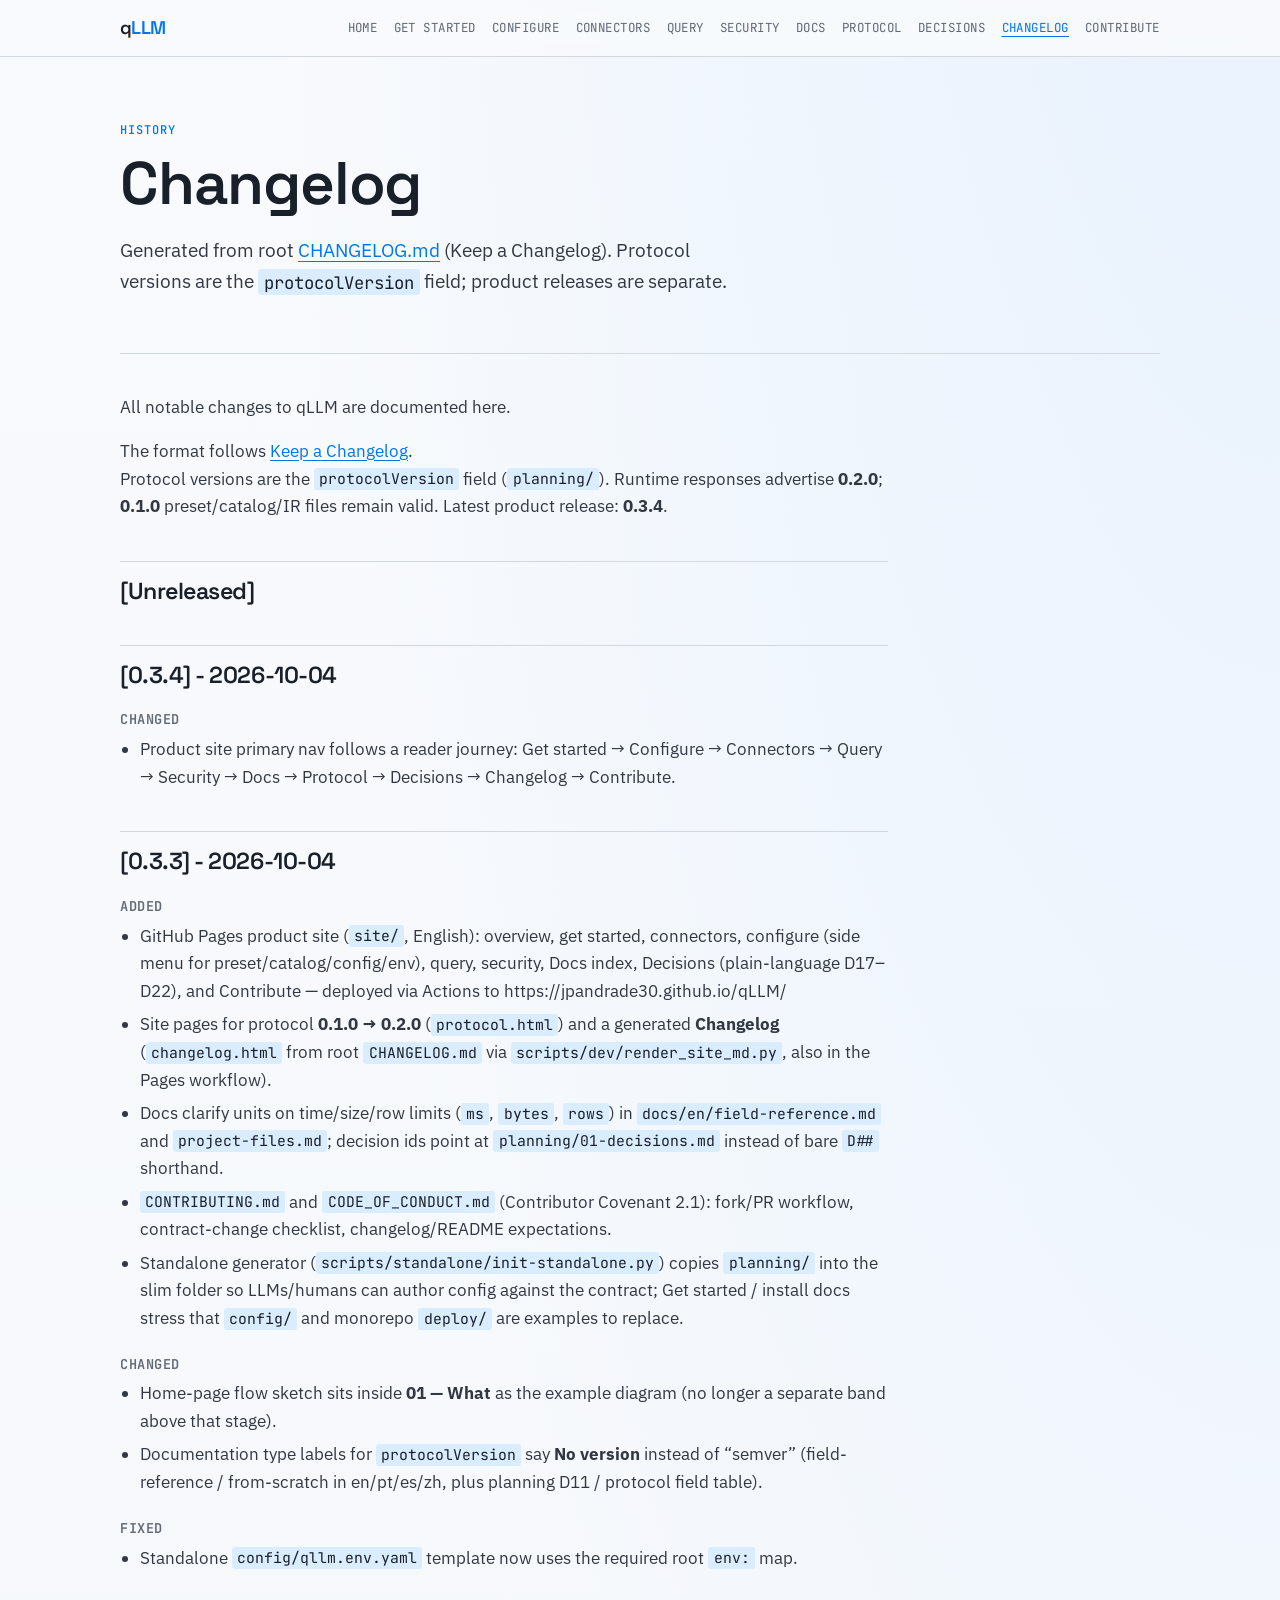
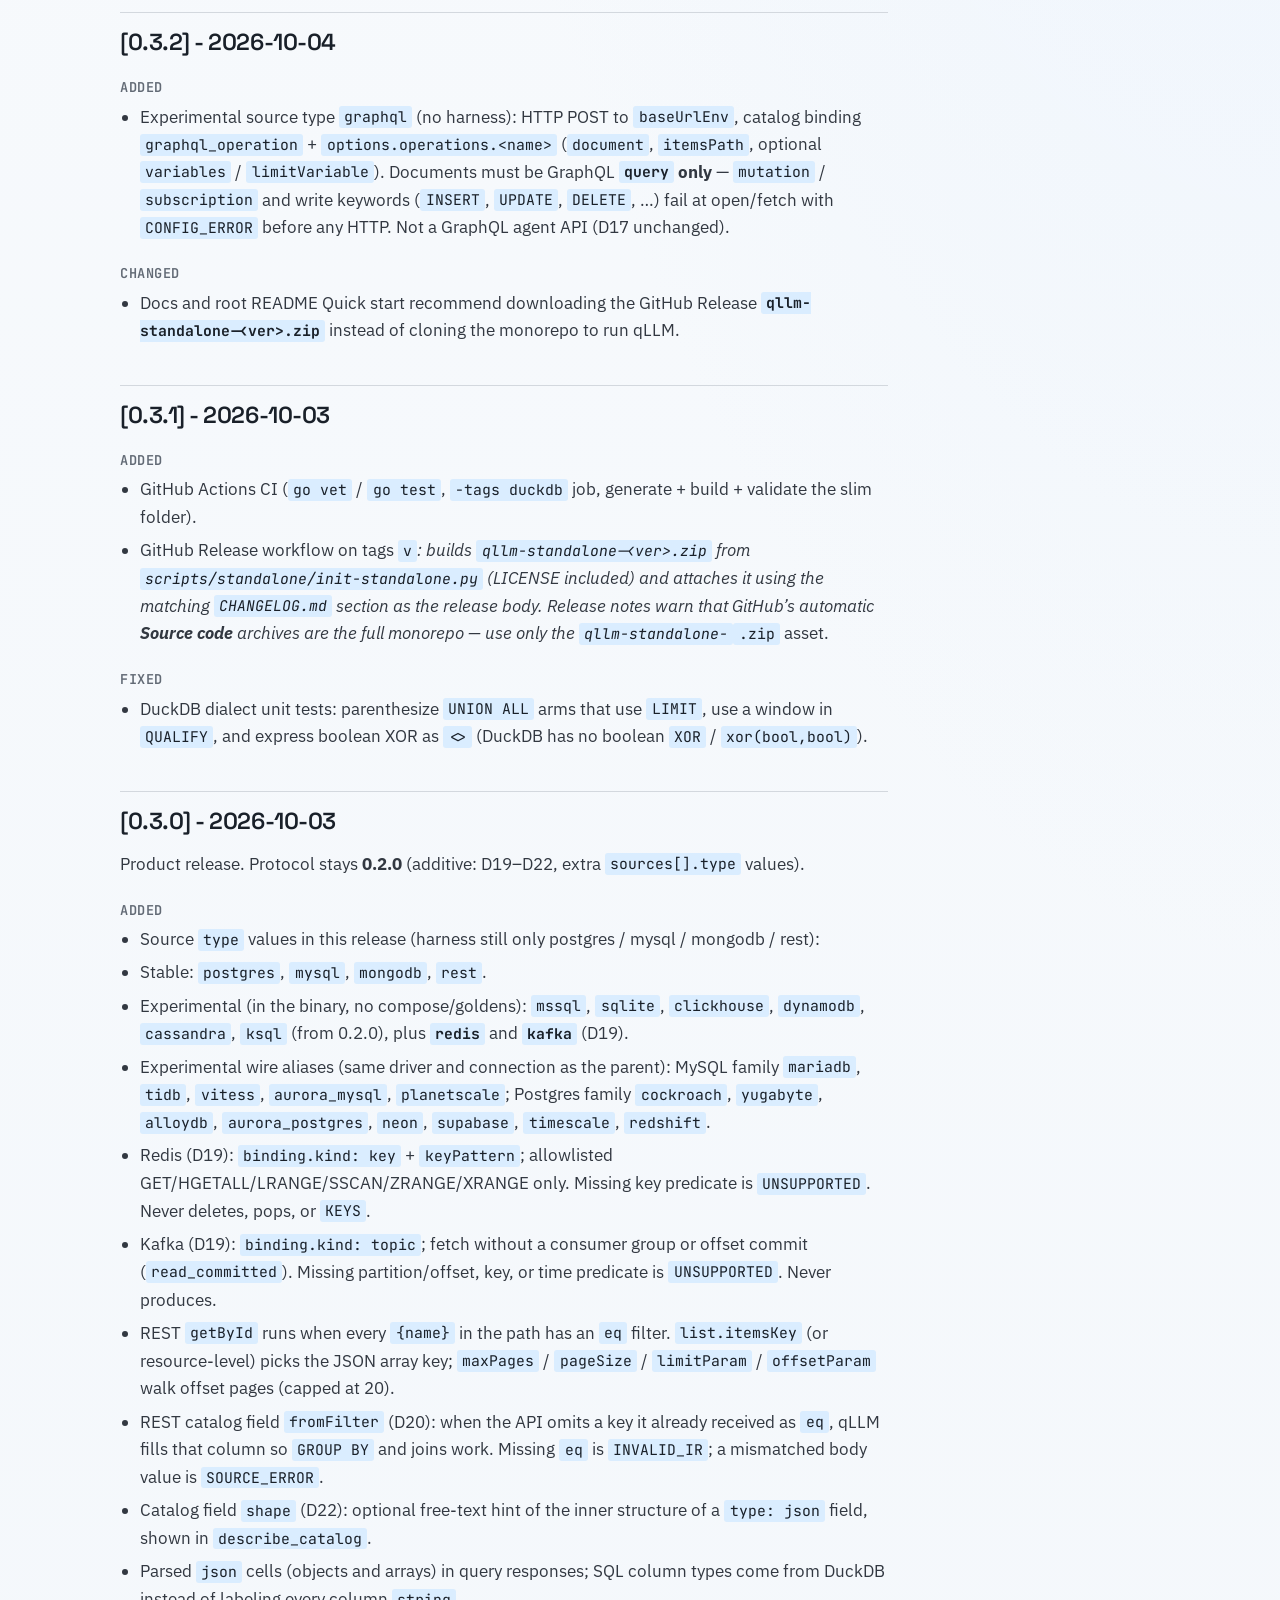
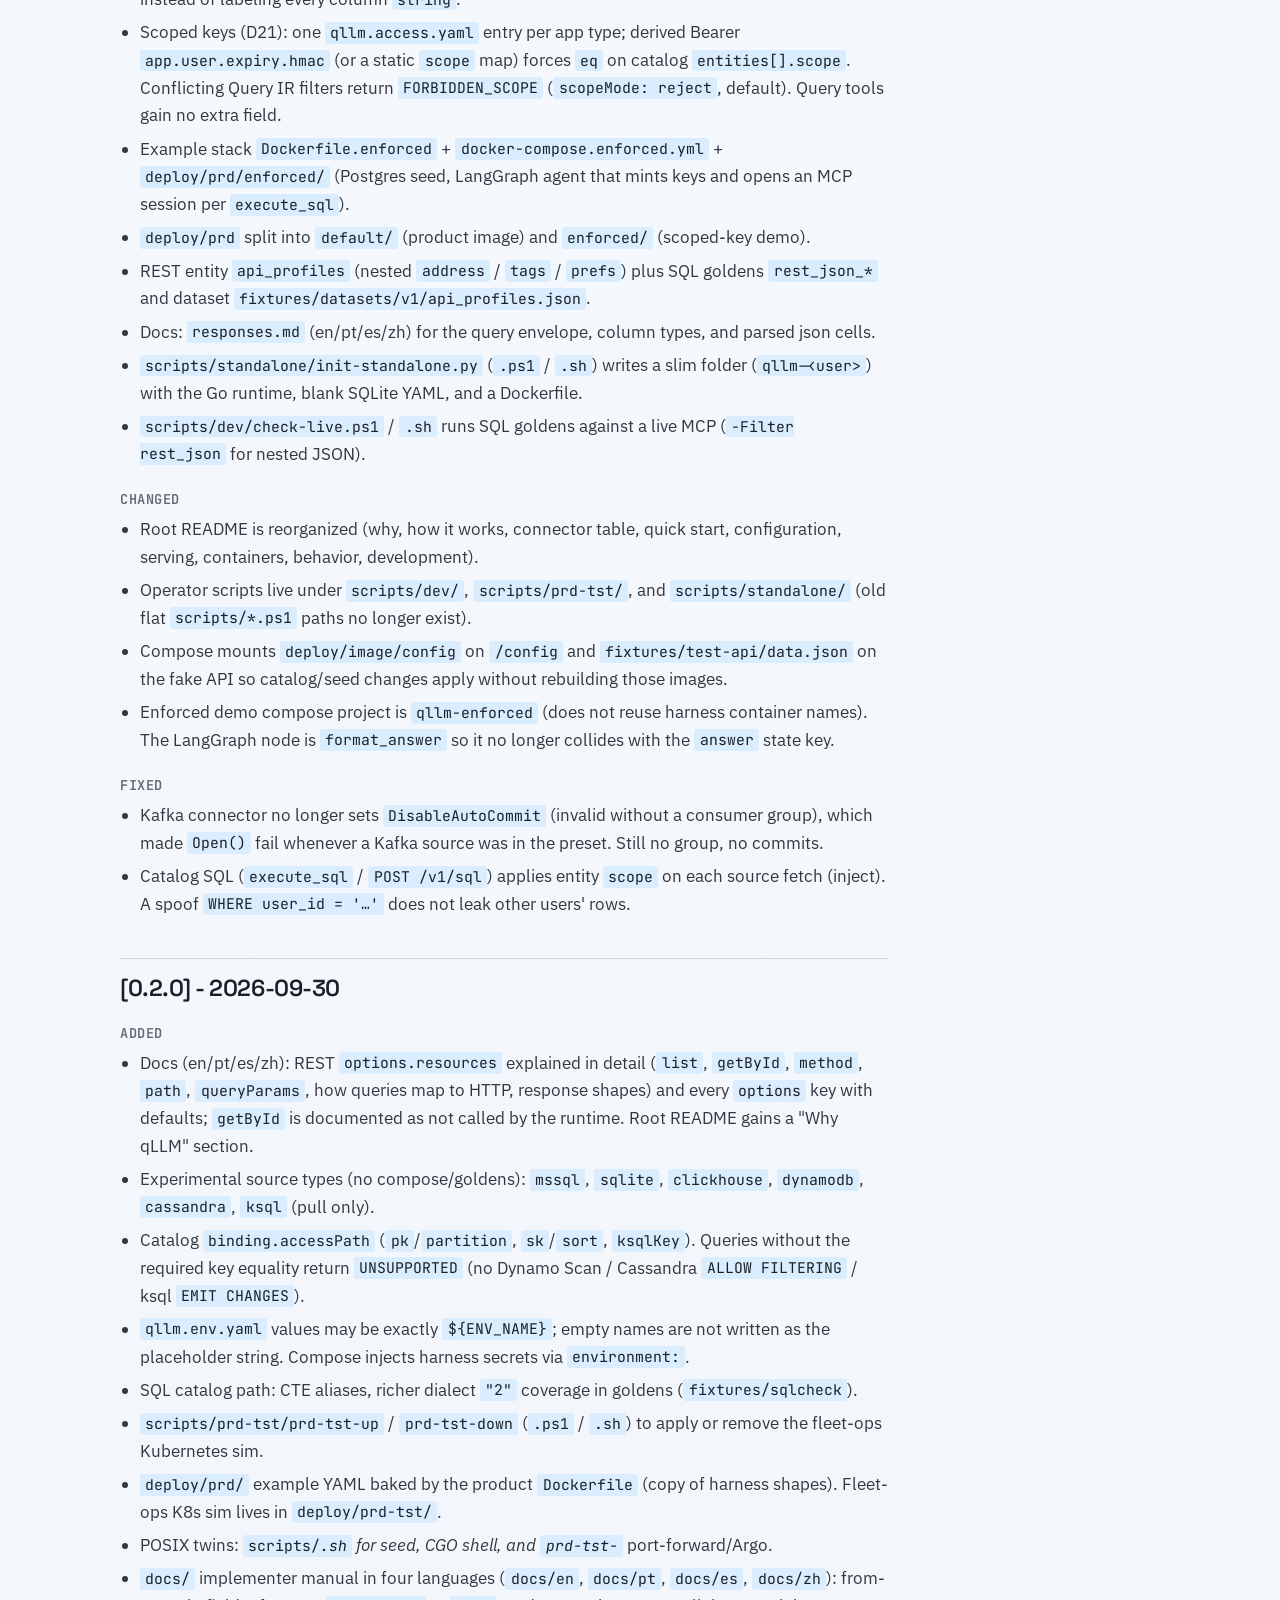
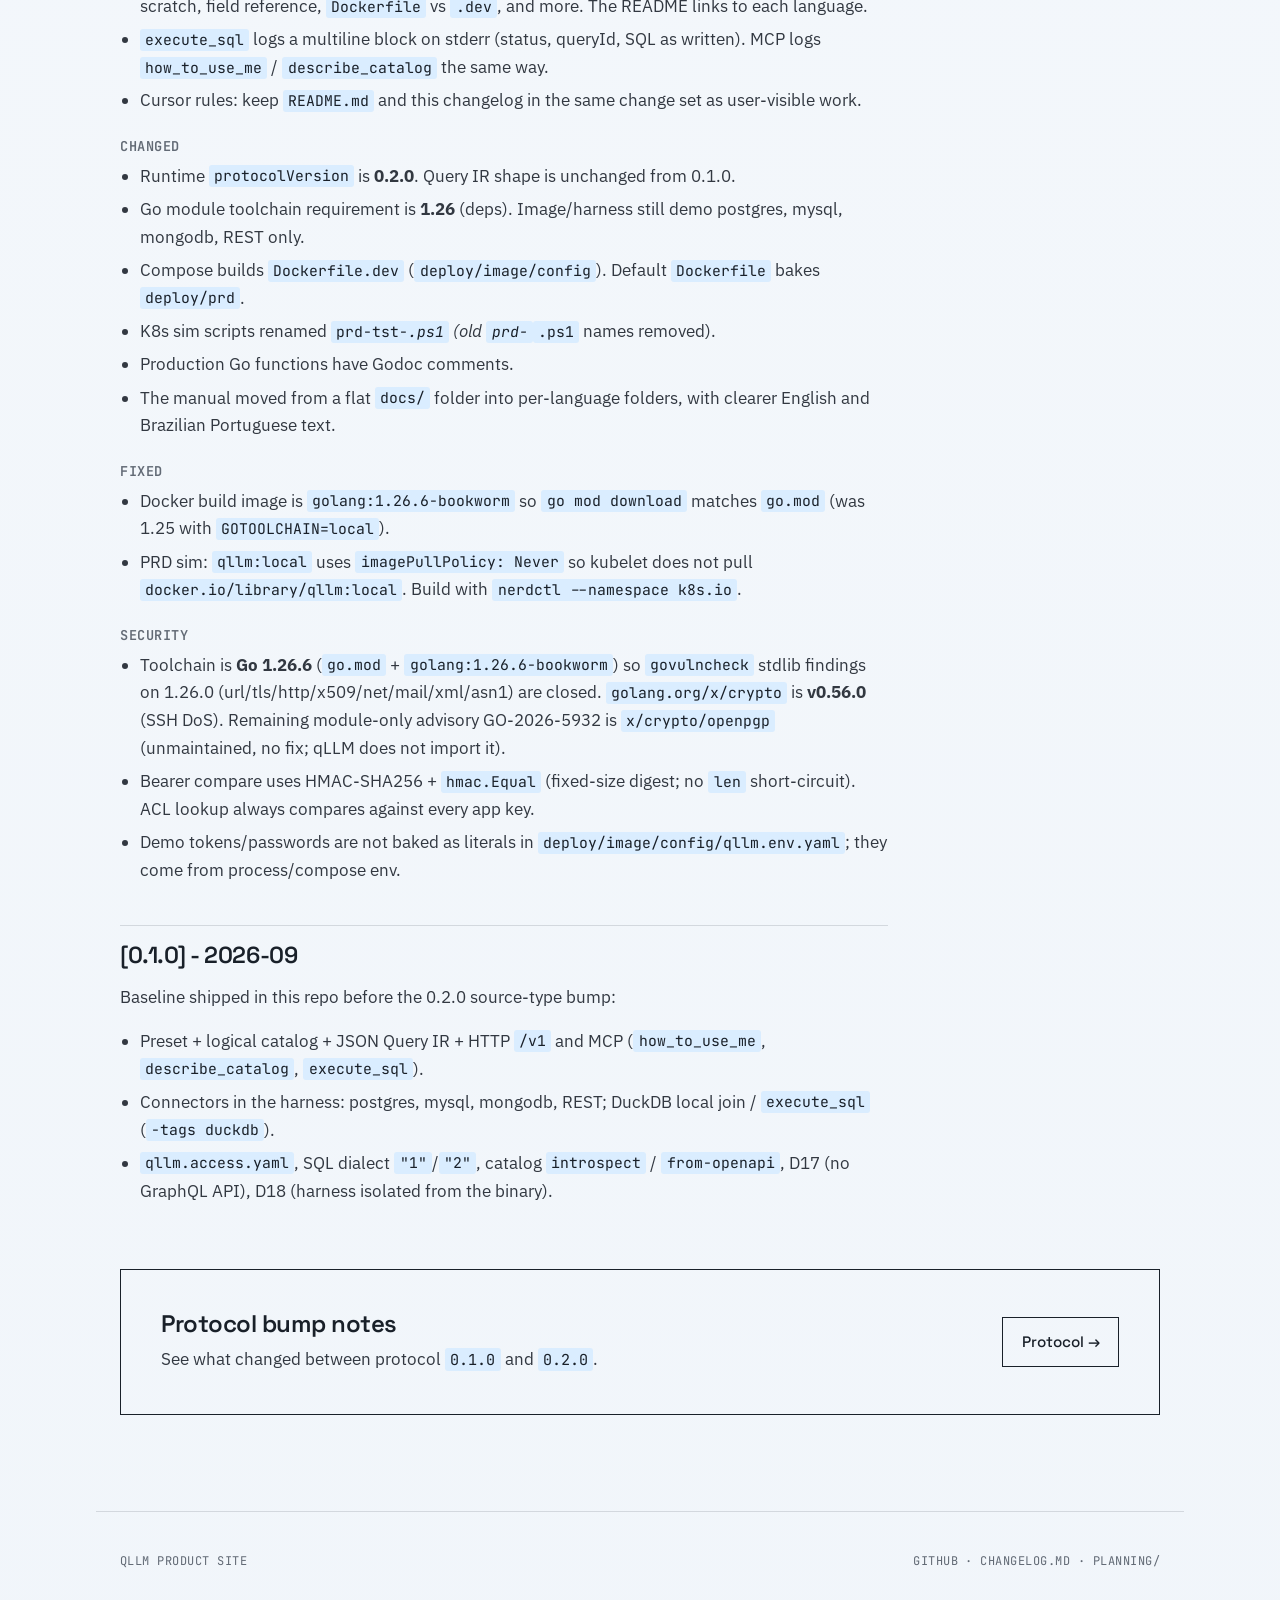
==== site/changelog.html @ adf02e7e "pages" ====
<!DOCTYPE html>
<html lang="en">
  <head>
    <meta charset="utf-8" />
    <meta name="viewport" content="width=device-width, initial-scale=1" />
    <title>Changelog — qLLM</title>
    <meta name="description" content="qLLM changelog: protocol and product releases, Keep a Changelog format." />
    <link rel="preconnect" href="https://fonts.googleapis.com" />
    <link rel="preconnect" href="https://fonts.gstatic.com" crossorigin />
    <link
      href="https://fonts.googleapis.com/css2?family=IBM+Plex+Sans:wght@400;500;600&family=JetBrains+Mono:wght@400;500&family=Space+Grotesk:wght@500;600&display=swap"
      rel="stylesheet"
    />
    <link rel="icon" href="assets/StudyingCat.ico" type="image/x-icon" />
    <link rel="stylesheet" href="assets/styles.css" />
  </head>
  <body>
    <header class="site-header">
      <div class="site-header__inner">
        <a class="brand" href="index.html">q<span>LLM</span></a>
        <button class="nav-toggle" type="button" aria-expanded="false" aria-controls="site-nav">
          Menu
        </button>
        <nav id="site-nav" class="site-nav" aria-label="Primary">
          <a href="index.html">Home</a>
          <a href="get-started.html">Get started</a>
          <a href="configure.html">Configure</a>
          <a href="connectors.html">Connectors</a>
          <a href="query.html">Query</a>
          <a href="security.html">Security</a>
          <a href="docs.html">Docs</a>
          <a href="protocol.html">Protocol</a>
          <a href="decisions.html">Decisions</a>
          <a href="changelog.html" aria-current="page">Changelog</a>
          <a href="contribute.html">Contribute</a>
        </nav>
      </div>
    </header>

    <main class="wrap">
      <header class="page-head">
        <span class="mono-label">History</span>
        <h1>Changelog</h1>
        <p class="lead">Generated from root <a href="https://github.com/jpandrade30/qLLM/blob/main/CHANGELOG.md">CHANGELOG.md</a> (Keep a Changelog). Protocol versions are the <code>protocolVersion</code> field; product releases are separate.</p>
      </header>

      <section class="md-body reveal">
<p>
All notable changes to qLLM are documented here.
</p>
<p>
The format follows <a href="https://keepachangelog.com/en/1.1.0/">Keep a Changelog</a>.
<br />
Protocol versions are the <code>protocolVersion</code> field (<code>planning/</code>). Runtime responses advertise <strong>0.2.0</strong>; <strong>0.1.0</strong> preset/catalog/IR files remain valid. Latest product release: <strong>0.3.4</strong>.
</p>
<h2 id="unreleased">[Unreleased]</h2>
<h2 id="0-3-4-2026-10-04">[0.3.4] - 2026-10-04</h2>
<h3 id="changed">Changed</h3>
<ul>
<li>Product site primary nav follows a reader journey: Get started → Configure → Connectors → Query → Security → Docs → Protocol → Decisions → Changelog → Contribute.</li>
</ul>
<h2 id="0-3-3-2026-10-04">[0.3.3] - 2026-10-04</h2>
<h3 id="added">Added</h3>
<ul>
<li>GitHub Pages product site (<code>site/</code>, English): overview, get started, connectors, configure (side menu for preset/catalog/config/env), query, security, Docs index, Decisions (plain-language D17–D22), and Contribute — deployed via Actions to https://jpandrade30.github.io/qLLM/</li>
<li>Site pages for protocol <strong>0.1.0 → 0.2.0</strong> (<code>protocol.html</code>) and a generated <strong>Changelog</strong> (<code>changelog.html</code> from root <code>CHANGELOG.md</code> via <code>scripts/dev/render_site_md.py</code>, also in the Pages workflow).</li>
<li>Docs clarify units on time/size/row limits (<code>ms</code>, <code>bytes</code>, <code>rows</code>) in <code>docs/en/field-reference.md</code> and <code>project-files.md</code>; decision ids point at <code>planning/01-decisions.md</code> instead of bare <code>D##</code> shorthand.</li>
<li><code>CONTRIBUTING.md</code> and <code>CODE_OF_CONDUCT.md</code> (Contributor Covenant 2.1): fork/PR workflow, contract-change checklist, changelog/README expectations.</li>
<li>Standalone generator (<code>scripts/standalone/init-standalone.py</code>) copies <code>planning/</code> into the slim folder so LLMs/humans can author config against the contract; Get started / install docs stress that <code>config/</code> and monorepo <code>deploy/</code> are examples to replace.</li>
</ul>
<h3 id="changed">Changed</h3>
<ul>
<li>Home-page flow sketch sits inside <strong>01 — What</strong> as the example diagram (no longer a separate band above that stage).</li>
<li>Documentation type labels for <code>protocolVersion</code> say <strong>No version</strong> instead of “semver” (field-reference / from-scratch in en/pt/es/zh, plus planning D11 / protocol field table).</li>
</ul>
<h3 id="fixed">Fixed</h3>
<ul>
<li>Standalone <code>config/qllm.env.yaml</code> template now uses the required root <code>env:</code> map.</li>
</ul>
<h2 id="0-3-2-2026-10-04">[0.3.2] - 2026-10-04</h2>
<h3 id="added">Added</h3>
<ul>
<li>Experimental source type <code>graphql</code> (no harness): HTTP POST to <code>baseUrlEnv</code>, catalog binding <code>graphql_operation</code> + <code>options.operations.&lt;name&gt;</code> (<code>document</code>, <code>itemsPath</code>, optional <code>variables</code> / <code>limitVariable</code>). Documents must be GraphQL <strong><code>query</code> only</strong> — <code>mutation</code> / <code>subscription</code> and write keywords (<code>INSERT</code>, <code>UPDATE</code>, <code>DELETE</code>, …) fail at open/fetch with <code>CONFIG_ERROR</code> before any HTTP. Not a GraphQL agent API (D17 unchanged).</li>
</ul>
<h3 id="changed">Changed</h3>
<ul>
<li>Docs and root README Quick start recommend downloading the GitHub Release <strong><code>qllm-standalone-&lt;ver&gt;.zip</code></strong> instead of cloning the monorepo to run qLLM.</li>
</ul>
<h2 id="0-3-1-2026-10-03">[0.3.1] - 2026-10-03</h2>
<h3 id="added">Added</h3>
<ul>
<li>GitHub Actions CI (<code>go vet</code> / <code>go test</code>, <code>-tags duckdb</code> job, generate + build + validate the slim folder).</li>
<li>GitHub Release workflow on tags <code>v<em></code>: builds <code>qllm-standalone-&lt;ver&gt;.zip</code> from <code>scripts/standalone/init-standalone.py</code> (LICENSE included) and attaches it using the matching <code>CHANGELOG.md</code> section as the release body. Release notes warn that GitHub’s automatic <strong>Source code</strong> archives are the full monorepo — use only the <code>qllm-standalone-</em>.zip</code> asset.</li>
</ul>
<h3 id="fixed">Fixed</h3>
<ul>
<li>DuckDB dialect unit tests: parenthesize <code>UNION ALL</code> arms that use <code>LIMIT</code>, use a window in <code>QUALIFY</code>, and express boolean XOR as <code>&lt;&gt;</code> (DuckDB has no boolean <code>XOR</code> / <code>xor(bool,bool)</code>).</li>
</ul>
<h2 id="0-3-0-2026-10-03">[0.3.0] - 2026-10-03</h2>
<p>
Product release. Protocol stays <strong>0.2.0</strong> (additive: D19–D22, extra <code>sources[].type</code> values).
</p>
<h3 id="added">Added</h3>
<ul>
<li>Source <code>type</code> values in this release (harness still only postgres / mysql / mongodb / rest):</li>
<li>Stable: <code>postgres</code>, <code>mysql</code>, <code>mongodb</code>, <code>rest</code>.</li>
<li>Experimental (in the binary, no compose/goldens): <code>mssql</code>, <code>sqlite</code>, <code>clickhouse</code>, <code>dynamodb</code>, <code>cassandra</code>, <code>ksql</code> (from 0.2.0), plus <strong><code>redis</code></strong> and <strong><code>kafka</code></strong> (D19).</li>
<li>Experimental wire aliases (same driver and connection as the parent): MySQL family <code>mariadb</code>, <code>tidb</code>, <code>vitess</code>, <code>aurora_mysql</code>, <code>planetscale</code>; Postgres family <code>cockroach</code>, <code>yugabyte</code>, <code>alloydb</code>, <code>aurora_postgres</code>, <code>neon</code>, <code>supabase</code>, <code>timescale</code>, <code>redshift</code>.</li>
<li>Redis (D19): <code>binding.kind: key</code> + <code>keyPattern</code>; allowlisted GET/HGETALL/LRANGE/SSCAN/ZRANGE/XRANGE only. Missing key predicate is <code>UNSUPPORTED</code>. Never deletes, pops, or <code>KEYS</code>.</li>
<li>Kafka (D19): <code>binding.kind: topic</code>; fetch without a consumer group or offset commit (<code>read_committed</code>). Missing partition/offset, key, or time predicate is <code>UNSUPPORTED</code>. Never produces.</li>
<li>REST <code>getById</code> runs when every <code>{name}</code> in the path has an <code>eq</code> filter. <code>list.itemsKey</code> (or resource-level) picks the JSON array key; <code>maxPages</code> / <code>pageSize</code> / <code>limitParam</code> / <code>offsetParam</code> walk offset pages (capped at 20).</li>
<li>REST catalog field <code>fromFilter</code> (D20): when the API omits a key it already received as <code>eq</code>, qLLM fills that column so <code>GROUP BY</code> and joins work. Missing <code>eq</code> is <code>INVALID_IR</code>; a mismatched body value is <code>SOURCE_ERROR</code>.</li>
<li>Catalog field <code>shape</code> (D22): optional free-text hint of the inner structure of a <code>type: json</code> field, shown in <code>describe_catalog</code>.</li>
<li>Parsed <code>json</code> cells (objects and arrays) in query responses; SQL column types come from DuckDB instead of labeling every column <code>string</code>.</li>
<li>Scoped keys (D21): one <code>qllm.access.yaml</code> entry per app type; derived Bearer <code>app.user.expiry.hmac</code> (or a static <code>scope</code> map) forces <code>eq</code> on catalog <code>entities[].scope</code>. Conflicting Query IR filters return <code>FORBIDDEN_SCOPE</code> (<code>scopeMode: reject</code>, default). Query tools gain no extra field.</li>
<li>Example stack <code>Dockerfile.enforced</code> + <code>docker-compose.enforced.yml</code> + <code>deploy/prd/enforced/</code> (Postgres seed, LangGraph agent that mints keys and opens an MCP session per <code>execute_sql</code>).</li>
<li><code>deploy/prd</code> split into <code>default/</code> (product image) and <code>enforced/</code> (scoped-key demo).</li>
<li>REST entity <code>api_profiles</code> (nested <code>address</code> / <code>tags</code> / <code>prefs</code>) plus SQL goldens <code>rest_json_*</code> and dataset <code>fixtures/datasets/v1/api_profiles.json</code>.</li>
<li>Docs: <code>responses.md</code> (en/pt/es/zh) for the query envelope, column types, and parsed json cells.</li>
<li><code>scripts/standalone/init-standalone.py</code> (<code>.ps1</code> / <code>.sh</code>) writes a slim folder (<code>qllm-&lt;user&gt;</code>) with the Go runtime, blank SQLite YAML, and a Dockerfile.</li>
<li><code>scripts/dev/check-live.ps1</code> / <code>.sh</code> runs SQL goldens against a live MCP (<code>-Filter rest_json</code> for nested JSON).</li>
</ul>
<h3 id="changed">Changed</h3>
<ul>
<li>Root README is reorganized (why, how it works, connector table, quick start, configuration, serving, containers, behavior, development).</li>
<li>Operator scripts live under <code>scripts/dev/</code>, <code>scripts/prd-tst/</code>, and <code>scripts/standalone/</code> (old flat <code>scripts/*.ps1</code> paths no longer exist).</li>
<li>Compose mounts <code>deploy/image/config</code> on <code>/config</code> and <code>fixtures/test-api/data.json</code> on the fake API so catalog/seed changes apply without rebuilding those images.</li>
<li>Enforced demo compose project is <code>qllm-enforced</code> (does not reuse harness container names). The LangGraph node is <code>format_answer</code> so it no longer collides with the <code>answer</code> state key.</li>
</ul>
<h3 id="fixed">Fixed</h3>
<ul>
<li>Kafka connector no longer sets <code>DisableAutoCommit</code> (invalid without a consumer group), which made <code>Open()</code> fail whenever a Kafka source was in the preset. Still no group, no commits.</li>
<li>Catalog SQL (<code>execute_sql</code> / <code>POST /v1/sql</code>) applies entity <code>scope</code> on each source fetch (inject). A spoof <code>WHERE user_id = &#x27;…&#x27;</code> does not leak other users&#x27; rows.</li>
</ul>
<h2 id="0-2-0-2026-09-30">[0.2.0] - 2026-09-30</h2>
<h3 id="added">Added</h3>
<ul>
<li>Docs (en/pt/es/zh): REST <code>options.resources</code> explained in detail (<code>list</code>, <code>getById</code>, <code>method</code>, <code>path</code>, <code>queryParams</code>, how queries map to HTTP, response shapes) and every <code>options</code> key with defaults; <code>getById</code> is documented as not called by the runtime. Root README gains a &quot;Why qLLM&quot; section.</li>
<li>Experimental source types (no compose/goldens): <code>mssql</code>, <code>sqlite</code>, <code>clickhouse</code>, <code>dynamodb</code>, <code>cassandra</code>, <code>ksql</code> (pull only).</li>
<li>Catalog <code>binding.accessPath</code> (<code>pk</code>/<code>partition</code>, <code>sk</code>/<code>sort</code>, <code>ksqlKey</code>). Queries without the required key equality return <code>UNSUPPORTED</code> (no Dynamo Scan / Cassandra <code>ALLOW FILTERING</code> / ksql <code>EMIT CHANGES</code>).</li>
<li><code>qllm.env.yaml</code> values may be exactly <code>${ENV_NAME}</code>; empty names are not written as the placeholder string. Compose injects harness secrets via <code>environment:</code>.</li>
<li>SQL catalog path: CTE aliases, richer dialect <code>&quot;2&quot;</code> coverage in goldens (<code>fixtures/sqlcheck</code>).</li>
<li><code>scripts/prd-tst/prd-tst-up</code> / <code>prd-tst-down</code> (<code>.ps1</code> / <code>.sh</code>) to apply or remove the fleet-ops Kubernetes sim.</li>
<li><code>deploy/prd/</code> example YAML baked by the product <code>Dockerfile</code> (copy of harness shapes). Fleet-ops K8s sim lives in <code>deploy/prd-tst/</code>.</li>
<li>POSIX twins: <code>scripts/<em>.sh</code> for seed, CGO shell, and <code>prd-tst-</em></code> port-forward/Argo.</li>
<li><code>docs/</code> implementer manual in four languages (<code>docs/en</code>, <code>docs/pt</code>, <code>docs/es</code>, <code>docs/zh</code>): from-scratch, field reference, <code>Dockerfile</code> vs <code>.dev</code>, and more. The README links to each language.</li>
<li><code>execute_sql</code> logs a multiline block on stderr (status, queryId, SQL as written). MCP logs <code>how_to_use_me</code> / <code>describe_catalog</code> the same way.</li>
<li>Cursor rules: keep <code>README.md</code> and this changelog in the same change set as user-visible work.</li>
</ul>
<h3 id="changed">Changed</h3>
<ul>
<li>Runtime <code>protocolVersion</code> is <strong>0.2.0</strong>. Query IR shape is unchanged from 0.1.0.</li>
<li>Go module toolchain requirement is <strong>1.26</strong> (deps). Image/harness still demo postgres, mysql, mongodb, REST only.</li>
<li>Compose builds <code>Dockerfile.dev</code> (<code>deploy/image/config</code>). Default <code>Dockerfile</code> bakes <code>deploy/prd</code>.</li>
<li>K8s sim scripts renamed <code>prd-tst-<em>.ps1</code> (old <code>prd-</em>.ps1</code> names removed).</li>
<li>Production Go functions have Godoc comments.</li>
<li>The manual moved from a flat <code>docs/</code> folder into per-language folders, with clearer English and Brazilian Portuguese text.</li>
</ul>
<h3 id="fixed">Fixed</h3>
<ul>
<li>Docker build image is <code>golang:1.26.6-bookworm</code> so <code>go mod download</code> matches <code>go.mod</code> (was 1.25 with <code>GOTOOLCHAIN=local</code>).</li>
<li>PRD sim: <code>qllm:local</code> uses <code>imagePullPolicy: Never</code> so kubelet does not pull <code>docker.io/library/qllm:local</code>. Build with <code>nerdctl --namespace k8s.io</code>.</li>
</ul>
<h3 id="security">Security</h3>
<ul>
<li>Toolchain is <strong>Go 1.26.6</strong> (<code>go.mod</code> + <code>golang:1.26.6-bookworm</code>) so <code>govulncheck</code> stdlib findings on 1.26.0 (url/tls/http/x509/net/mail/xml/asn1) are closed. <code>golang.org/x/crypto</code> is <strong>v0.56.0</strong> (SSH DoS). Remaining module-only advisory GO-2026-5932 is <code>x/crypto/openpgp</code> (unmaintained, no fix; qLLM does not import it).</li>
<li>Bearer compare uses HMAC-SHA256 + <code>hmac.Equal</code> (fixed-size digest; no <code>len</code> short-circuit). ACL lookup always compares against every app key.</li>
<li>Demo tokens/passwords are not baked as literals in <code>deploy/image/config/qllm.env.yaml</code>; they come from process/compose env.</li>
</ul>
<h2 id="0-1-0-2026-09">[0.1.0] - 2026-09</h2>
<p>
Baseline shipped in this repo before the 0.2.0 source-type bump:
</p>
<ul>
<li>Preset + logical catalog + JSON Query IR + HTTP <code>/v1</code> and MCP (<code>how_to_use_me</code>, <code>describe_catalog</code>, <code>execute_sql</code>).</li>
<li>Connectors in the harness: postgres, mysql, mongodb, REST; DuckDB local join / <code>execute_sql</code> (<code>-tags duckdb</code>).</li>
<li><code>qllm.access.yaml</code>, SQL dialect <code>&quot;1&quot;</code>/<code>&quot;2&quot;</code>, catalog <code>introspect</code> / <code>from-openapi</code>, D17 (no GraphQL API), D18 (harness isolated from the binary).</li>
</ul>
      </section>

      <div class="cta-band reveal">
        <div>
          <h2>Protocol bump notes</h2>
          <p style="margin: 0.5rem 0 0">
            See what changed between protocol <code>0.1.0</code> and <code>0.2.0</code>.
          </p>
        </div>
        <a class="btn btn--ghost" href="protocol.html">Protocol →</a>
      </div>
    </main>

    <footer class="site-footer">
      <span>qLLM product site</span>
      <span>
        <a href="https://github.com/jpandrade30/qLLM">GitHub</a>
        ·
        <a href="https://github.com/jpandrade30/qLLM/blob/main/CHANGELOG.md">CHANGELOG.md</a>
        ·
        <a href="https://github.com/jpandrade30/qLLM/tree/main/planning">planning/</a>
      </span>
    </footer>
    <script src="assets/site.js"></script>
  </body>
</html>
---- site/assets/styles.css ----
/* Hallmark · Cobalt-inspired · Narrative Workflow
   pre-emit critique: P5 H4 E4 S4 R4 V4
   Macrostructure: 14-narrative-workflow (index); long-document (inner) */

:root {
  --color-paper: oklch(98.5% 0.004 250);
  --color-ink: oklch(24% 0.02 258);
  --color-ink-soft: oklch(34% 0.018 257);
  --color-muted: oklch(52% 0.02 257);
  --color-rule: oklch(88% 0.01 250);
  --color-graphite: oklch(22% 0.016 260);
  --color-graphite-ink: oklch(92% 0.01 250);
  --color-accent: oklch(58% 0.20 256);
  --color-accent-soft: oklch(94% 0.04 256);
  --color-ok: oklch(55% 0.12 150);
  --font-display: "Space Grotesk", system-ui, sans-serif;
  --font-body: "IBM Plex Sans", system-ui, sans-serif;
  --font-mono: "JetBrains Mono", ui-monospace, monospace;
  --space-1: 0.25rem;
  --space-2: 0.5rem;
  --space-3: 1rem;
  --space-4: 1.5rem;
  --space-5: 2.5rem;
  --space-6: 4rem;
  --space-7: 6rem;
  --max: 68rem;
  --nav-h: 3.5rem;
  --ease: cubic-bezier(0.22, 1, 0.36, 1);
}

*,
*::before,
*::after {
  box-sizing: border-box;
}

html,
body {
  overflow-x: clip;
}

html {
  scroll-behavior: smooth;
}

@media (prefers-reduced-motion: reduce) {
  html {
    scroll-behavior: auto;
  }
  .reveal {
    opacity: 1 !important;
    transform: none !important;
    transition: none !important;
  }
}

body {
  margin: 0;
  font-family: var(--font-body);
  font-size: 1.05rem;
  line-height: 1.65;
  color: var(--color-ink-soft);
  background: var(--color-paper);
  background-image:
    radial-gradient(ellipse 80% 50% at 100% -10%, oklch(94% 0.03 256 / 0.7), transparent),
    linear-gradient(180deg, var(--color-paper), oklch(97% 0.008 250));
  min-height: 100%;
}

img {
  max-width: 100%;
  height: auto;
  display: block;
}

a {
  color: var(--color-accent);
  text-decoration-thickness: 1px;
  text-underline-offset: 0.2em;
}

a:hover {
  color: var(--color-ink);
}

h1,
h2,
h3,
h4 {
  font-family: var(--font-display);
  font-style: normal;
  color: var(--color-ink);
  letter-spacing: -0.02em;
  line-height: 1.15;
  overflow-wrap: anywhere;
  min-width: 0;
}

h1 {
  font-size: clamp(2.4rem, 6vw, 3.75rem);
  font-weight: 600;
  margin: 0 0 var(--space-3);
}

h2 {
  font-size: clamp(1.6rem, 3.5vw, 2.1rem);
  font-weight: 600;
  margin: 0 0 var(--space-3);
}

h3 {
  font-size: 1.2rem;
  font-weight: 600;
  margin: var(--space-4) 0 var(--space-2);
}

p {
  margin: 0 0 var(--space-3);
}

.lead {
  font-size: 1.2rem;
  color: var(--color-ink-soft);
  max-width: 40rem;
}

code,
kbd,
pre {
  font-family: var(--font-mono);
  font-size: 0.9em;
}

code {
  background: var(--color-accent-soft);
  color: var(--color-ink);
  padding: 0.1em 0.35em;
  border-radius: 0.2em;
}

pre {
  background: var(--color-graphite);
  color: var(--color-graphite-ink);
  padding: var(--space-4);
  border: 1px solid oklch(30% 0.02 260);
  overflow-x: auto;
  margin: 0 0 var(--space-4);
  line-height: 1.5;
}

pre code {
  background: none;
  color: inherit;
  padding: 0;
}

.mono-label {
  font-family: var(--font-mono);
  font-size: 0.75rem;
  font-weight: 500;
  letter-spacing: 0.08em;
  text-transform: uppercase;
  color: var(--color-accent);
}

/* Nav — edge-aligned minimal */
.site-header {
  position: sticky;
  top: 0;
  z-index: 40;
  background: oklch(98.5% 0.004 250 / 0.92);
  backdrop-filter: blur(10px);
  border-bottom: 1px solid var(--color-rule);
}

.site-header__inner {
  max-width: var(--max);
  margin: 0 auto;
  padding: 0 var(--space-4);
  min-height: var(--nav-h);
  display: flex;
  align-items: center;
  justify-content: space-between;
  gap: var(--space-3);
}

.brand {
  font-family: var(--font-display);
  font-weight: 600;
  font-size: 1.15rem;
  color: var(--color-ink);
  text-decoration: none;
  letter-spacing: -0.03em;
}

.brand:hover {
  color: var(--color-accent);
}

.brand span {
  color: var(--color-accent);
}

.nav-toggle {
  display: none;
  border: 1px solid var(--color-rule);
  background: var(--color-paper);
  color: var(--color-ink);
  font-family: var(--font-mono);
  font-size: 0.75rem;
  letter-spacing: 0.06em;
  text-transform: uppercase;
  padding: 0.45rem 0.7rem;
  cursor: pointer;
}

.nav-toggle:focus-visible {
  outline: 2px solid var(--color-accent);
  outline-offset: 2px;
}

.site-nav {
  display: flex;
  flex-wrap: wrap;
  gap: 0.15rem 1rem;
  align-items: center;
}

.site-nav a {
  font-family: var(--font-mono);
  font-size: 0.78rem;
  letter-spacing: 0.04em;
  text-transform: uppercase;
  text-decoration: none;
  color: var(--color-muted);
  white-space: nowrap;
}

.site-nav a:hover,
.site-nav a[aria-current="page"] {
  color: var(--color-accent);
}

.site-nav a[aria-current="page"] {
  text-decoration: underline;
  text-underline-offset: 0.35em;
}

@media (max-width: 768px) {
  .nav-toggle {
    display: inline-block;
  }
  .site-nav {
    display: none;
    width: 100%;
    flex-direction: column;
    align-items: flex-start;
    padding: 0 0 var(--space-3);
    gap: var(--space-2);
  }
  .site-header__inner {
    flex-wrap: wrap;
    padding-top: var(--space-2);
    padding-bottom: var(--space-2);
  }
  .site-header.is-open .site-nav {
    display: flex;
  }
}

.wrap {
  max-width: var(--max);
  margin: 0 auto;
  padding: var(--space-6) var(--space-4) var(--space-7);
}

/* Hero — photographic + brand-first */
.hero {
  display: grid;
  grid-template-columns: minmax(0, 1.1fr) minmax(0, 0.9fr);
  gap: var(--space-5);
  align-items: end;
  min-height: min(78vh, 40rem);
  padding-bottom: var(--space-6);
  border-bottom: 1px solid var(--color-rule);
  margin-bottom: var(--space-6);
}

.hero__brand {
  font-family: var(--font-display);
  font-size: clamp(3.5rem, 12vw, 7rem);
  font-weight: 600;
  letter-spacing: -0.04em;
  line-height: 0.9;
  color: var(--color-ink);
  margin: 0 0 var(--space-4);
}

.hero__brand em {
  font-style: normal;
  color: var(--color-accent);
}

.hero__visual {
  position: relative;
  min-width: 0;
}

.hero__visual img {
  width: 100%;
  max-height: min(52vh, 28rem);
  object-fit: contain;
  object-position: bottom right;
  filter: contrast(1.02);
}

.hero__cta {
  display: flex;
  flex-wrap: wrap;
  gap: var(--space-3);
  margin-top: var(--space-4);
}

@media (max-width: 768px) {
  .hero {
    grid-template-columns: minmax(0, 1fr);
    min-height: auto;
    gap: var(--space-4);
  }
  .hero__visual {
    order: -1;
  }
  .hero__visual img {
    max-height: 40vh;
    margin-inline: auto;
  }
}

.btn {
  display: inline-flex;
  align-items: center;
  justify-content: center;
  gap: 0.4rem;
  font-family: var(--font-display);
  font-weight: 500;
  font-size: 0.95rem;
  padding: 0.7rem 1.15rem;
  border: 1px solid var(--color-ink);
  text-decoration: none;
  color: var(--color-paper);
  background: var(--color-ink);
  transition: background 160ms var(--ease), color 160ms var(--ease), border-color 160ms var(--ease);
}

.btn:hover {
  background: var(--color-accent);
  border-color: var(--color-accent);
  color: var(--color-paper);
}

.btn:focus-visible {
  outline: 2px solid var(--color-accent);
  outline-offset: 3px;
}

.btn--ghost {
  background: transparent;
  color: var(--color-ink);
}

.btn--ghost:hover {
  background: var(--color-accent-soft);
  color: var(--color-ink);
  border-color: var(--color-accent);
}

/* Stages */
.stage {
  display: grid;
  grid-template-columns: 6.5rem minmax(0, 1fr);
  gap: var(--space-4);
  padding: var(--space-5) 0;
  border-top: 3px solid var(--color-ink);
}

.stage__num {
  font-family: var(--font-mono);
  font-size: 0.85rem;
  font-weight: 500;
  letter-spacing: 0.06em;
  color: var(--color-accent);
  padding-top: 0.35rem;
}

.stage__body h2 {
  margin-top: 0;
}

@media (max-width: 768px) {
  .stage {
    grid-template-columns: minmax(0, 1fr);
    gap: var(--space-2);
  }
}

.flow {
  font-family: var(--font-mono);
  font-size: 0.85rem;
  line-height: 1.7;
  background: var(--color-graphite);
  color: var(--color-graphite-ink);
  padding: var(--space-4);
  border: 1px solid oklch(30% 0.02 260);
  overflow-x: auto;
  white-space: pre;
}

.flow .accent {
  color: oklch(75% 0.14 256);
}

.table-wrap {
  overflow-x: auto;
  margin: 0 0 var(--space-4);
  border: 1px solid var(--color-rule);
}

table {
  width: 100%;
  border-collapse: collapse;
  font-size: 0.92rem;
  min-width: 36rem;
}

th,
td {
  text-align: left;
  padding: 0.65rem 0.85rem;
  border-bottom: 1px solid var(--color-rule);
  vertical-align: top;
}

th {
  font-family: var(--font-mono);
  font-size: 0.72rem;
  letter-spacing: 0.06em;
  text-transform: uppercase;
  color: var(--color-muted);
  background: oklch(96.5% 0.008 250);
  font-weight: 500;
}

tr:last-child td {
  border-bottom: none;
}

.chip {
  display: inline-block;
  font-family: var(--font-mono);
  font-size: 0.7rem;
  letter-spacing: 0.04em;
  text-transform: uppercase;
  padding: 0.15rem 0.45rem;
  border: 1px solid var(--color-rule);
  color: var(--color-ink-soft);
}

.chip--ok {
  border-color: oklch(70% 0.08 150);
  color: var(--color-ok);
  background: oklch(96% 0.03 150);
}

.chip--exp {
  border-color: oklch(75% 0.08 256);
  color: var(--color-accent);
  background: var(--color-accent-soft);
}

.note {
  border-left: 3px solid var(--color-accent);
  padding: var(--space-2) var(--space-3);
  margin: 0 0 var(--space-4);
  background: var(--color-accent-soft);
  color: var(--color-ink-soft);
}

.page-head {
  border-bottom: 1px solid var(--color-rule);
  padding-bottom: var(--space-5);
  margin-bottom: var(--space-5);
}

.page-head .mono-label {
  display: block;
  margin-bottom: var(--space-2);
}

.two-col {
  display: grid;
  grid-template-columns: repeat(2, minmax(0, 1fr));
  gap: var(--space-5);
  margin-bottom: var(--space-5);
}

@media (max-width: 768px) {
  .two-col {
    grid-template-columns: minmax(0, 1fr);
  }
}

.ban {
  list-style: none;
  padding: 0;
  margin: 0 0 var(--space-4);
}

.ban li {
  border-top: 1px solid var(--color-rule);
  padding: var(--space-3) 0;
  display: grid;
  grid-template-columns: 7rem minmax(0, 1fr);
  gap: var(--space-3);
}

.ban strong {
  font-family: var(--font-mono);
  font-size: 0.78rem;
  letter-spacing: 0.04em;
  text-transform: uppercase;
  color: var(--color-ink);
}

@media (max-width: 768px) {
  .ban li {
    grid-template-columns: minmax(0, 1fr);
    gap: var(--space-1);
  }
}

.site-footer {
  border-top: 1px solid var(--color-rule);
  padding: var(--space-5) var(--space-4);
  max-width: var(--max);
  margin: 0 auto;
  display: flex;
  flex-wrap: wrap;
  gap: var(--space-3);
  justify-content: space-between;
  font-family: var(--font-mono);
  font-size: 0.75rem;
  letter-spacing: 0.04em;
  text-transform: uppercase;
  color: var(--color-muted);
}

.site-footer a {
  color: var(--color-muted);
  text-decoration: none;
}

.site-footer a:hover {
  color: var(--color-accent);
}

.reveal {
  opacity: 0;
  transform: translateY(10px);
  transition: opacity 0.6s var(--ease), transform 0.6s var(--ease);
}

.reveal.is-in {
  opacity: 1;
  transform: none;
}

.cta-band {
  margin-top: var(--space-6);
  padding: var(--space-5);
  border: 1px solid var(--color-ink);
  display: flex;
  flex-wrap: wrap;
  gap: var(--space-4);
  align-items: center;
  justify-content: space-between;
}

.cta-band h2 {
  margin: 0;
  font-size: 1.5rem;
}

/* Excalidraw-ish flow diagram */
.diagram-block {
  margin: 0 0 var(--space-6);
  padding-bottom: var(--space-6);
  border-bottom: 1px solid var(--color-rule);
}

.diagram-block--in-stage {
  margin: var(--space-5) 0;
  padding: var(--space-4) 0;
  border-top: 1px solid var(--color-rule);
  border-bottom: 1px solid var(--color-rule);
}

.diagram-block--in-stage .diagram-block__head h3 {
  font-family: var(--font-display);
  font-size: clamp(1.25rem, 2vw, 1.6rem);
  color: var(--color-ink);
  margin: 0 0 var(--space-2);
}

.md-body {
  max-width: 48rem;
}

.md-body h2 {
  font-family: var(--font-display);
  font-size: 1.45rem;
  color: var(--color-ink);
  margin: var(--space-5) 0 var(--space-3);
  padding-top: var(--space-3);
  border-top: 1px solid var(--color-rule);
}

.md-body h2:first-child {
  border-top: none;
  padding-top: 0;
  margin-top: 0;
}

.md-body h3 {
  font-family: var(--font-mono);
  font-size: 0.85rem;
  letter-spacing: 0.04em;
  text-transform: uppercase;
  color: var(--color-muted);
  margin: var(--space-4) 0 var(--space-2);
}

.md-body ul {
  margin: 0 0 var(--space-4);
  padding-left: 1.25rem;
}

.md-body li {
  margin: 0.35rem 0;
}

.md-body p {
  margin: 0 0 var(--space-3);
}

.md-body code {
  font-family: var(--font-mono);
  font-size: 0.88em;
}

.diagram-block__head {
  margin-bottom: var(--space-4);
}

.diagram-block__head h2 {
  margin-bottom: var(--space-2);
}

.diagram-frame {
  margin: 0;
  padding: var(--space-2);
  background:
    radial-gradient(circle at 12% 18%, oklch(94% 0.03 256 / 0.55), transparent 42%),
    radial-gradient(circle at 88% 70%, oklch(94% 0.04 40 / 0.45), transparent 40%),
    oklch(97% 0.01 85);
  border: 1px dashed oklch(70% 0.03 250);
  border-radius: 0.35rem;
  overflow: visible;
}

.diagram-frame svg,
.diagram-frame img {
  display: block;
  width: 100%;
  height: auto;
  max-width: none;
  margin: 0 auto;
}

.diagram-caption {
  margin: var(--space-3) 0 0;
  font-family: var(--font-mono);
  font-size: 0.72rem;
  letter-spacing: 0.04em;
  text-transform: uppercase;
  color: var(--color-muted);
}

/* Configure docs layout */
.doc-layout {
  display: grid;
  grid-template-columns: 14.5rem minmax(0, 1fr);
  gap: var(--space-5);
  align-items: start;
}

.doc-side {
  position: sticky;
  top: calc(var(--nav-h) + 0.75rem);
  border: 1px solid var(--color-rule);
  background: oklch(97.5% 0.006 250);
  padding: var(--space-3);
}

.doc-side__label {
  font-family: var(--font-mono);
  font-size: 0.68rem;
  letter-spacing: 0.08em;
  text-transform: uppercase;
  color: var(--color-muted);
  margin: 0 0 var(--space-2);
}

.doc-side nav {
  display: flex;
  flex-direction: column;
  gap: 0.15rem;
}

.doc-side button {
  display: block;
  width: 100%;
  text-align: left;
  border: none;
  background: transparent;
  color: var(--color-ink-soft);
  font-family: var(--font-display);
  font-size: 0.95rem;
  font-weight: 500;
  padding: 0.55rem 0.65rem;
  cursor: pointer;
  border-left: 2px solid transparent;
}

.doc-side button:hover {
  color: var(--color-accent);
  background: var(--color-accent-soft);
}

.doc-side button[aria-current="true"] {
  color: var(--color-ink);
  border-left-color: var(--color-accent);
  background: var(--color-accent-soft);
}

.doc-side button:focus-visible {
  outline: 2px solid var(--color-accent);
  outline-offset: 2px;
}

.doc-side__hint {
  margin: var(--space-3) 0 0;
  font-family: var(--font-mono);
  font-size: 0.68rem;
  line-height: 1.45;
  letter-spacing: 0.02em;
  color: var(--color-muted);
}

.doc-panel[hidden] {
  display: none;
}

.doc-panel > h2:first-child {
  margin-top: 0;
}

.doc-subnav {
  display: flex;
  flex-wrap: wrap;
  gap: 0.35rem 0.75rem;
  margin: 0 0 var(--space-4);
  padding-bottom: var(--space-3);
  border-bottom: 1px solid var(--color-rule);
}

.doc-subnav a {
  font-family: var(--font-mono);
  font-size: 0.72rem;
  letter-spacing: 0.04em;
  text-transform: uppercase;
  text-decoration: none;
  color: var(--color-muted);
}

.doc-subnav a:hover {
  color: var(--color-accent);
}

.field-block {
  margin-bottom: var(--space-5);
  scroll-margin-top: calc(var(--nav-h) + 1rem);
}

.field-block h3 {
  margin-top: 0;
}

@media (max-width: 900px) {
  .doc-layout {
    grid-template-columns: minmax(0, 1fr);
  }

  .doc-side {
    position: static;
  }

  .doc-side nav {
    flex-direction: row;
    flex-wrap: wrap;
  }

  .doc-side button {
    width: auto;
    border-left: none;
    border-bottom: 2px solid transparent;
  }

  .doc-side button[aria-current="true"] {
    border-left-color: transparent;
    border-bottom-color: var(--color-accent);
  }
}
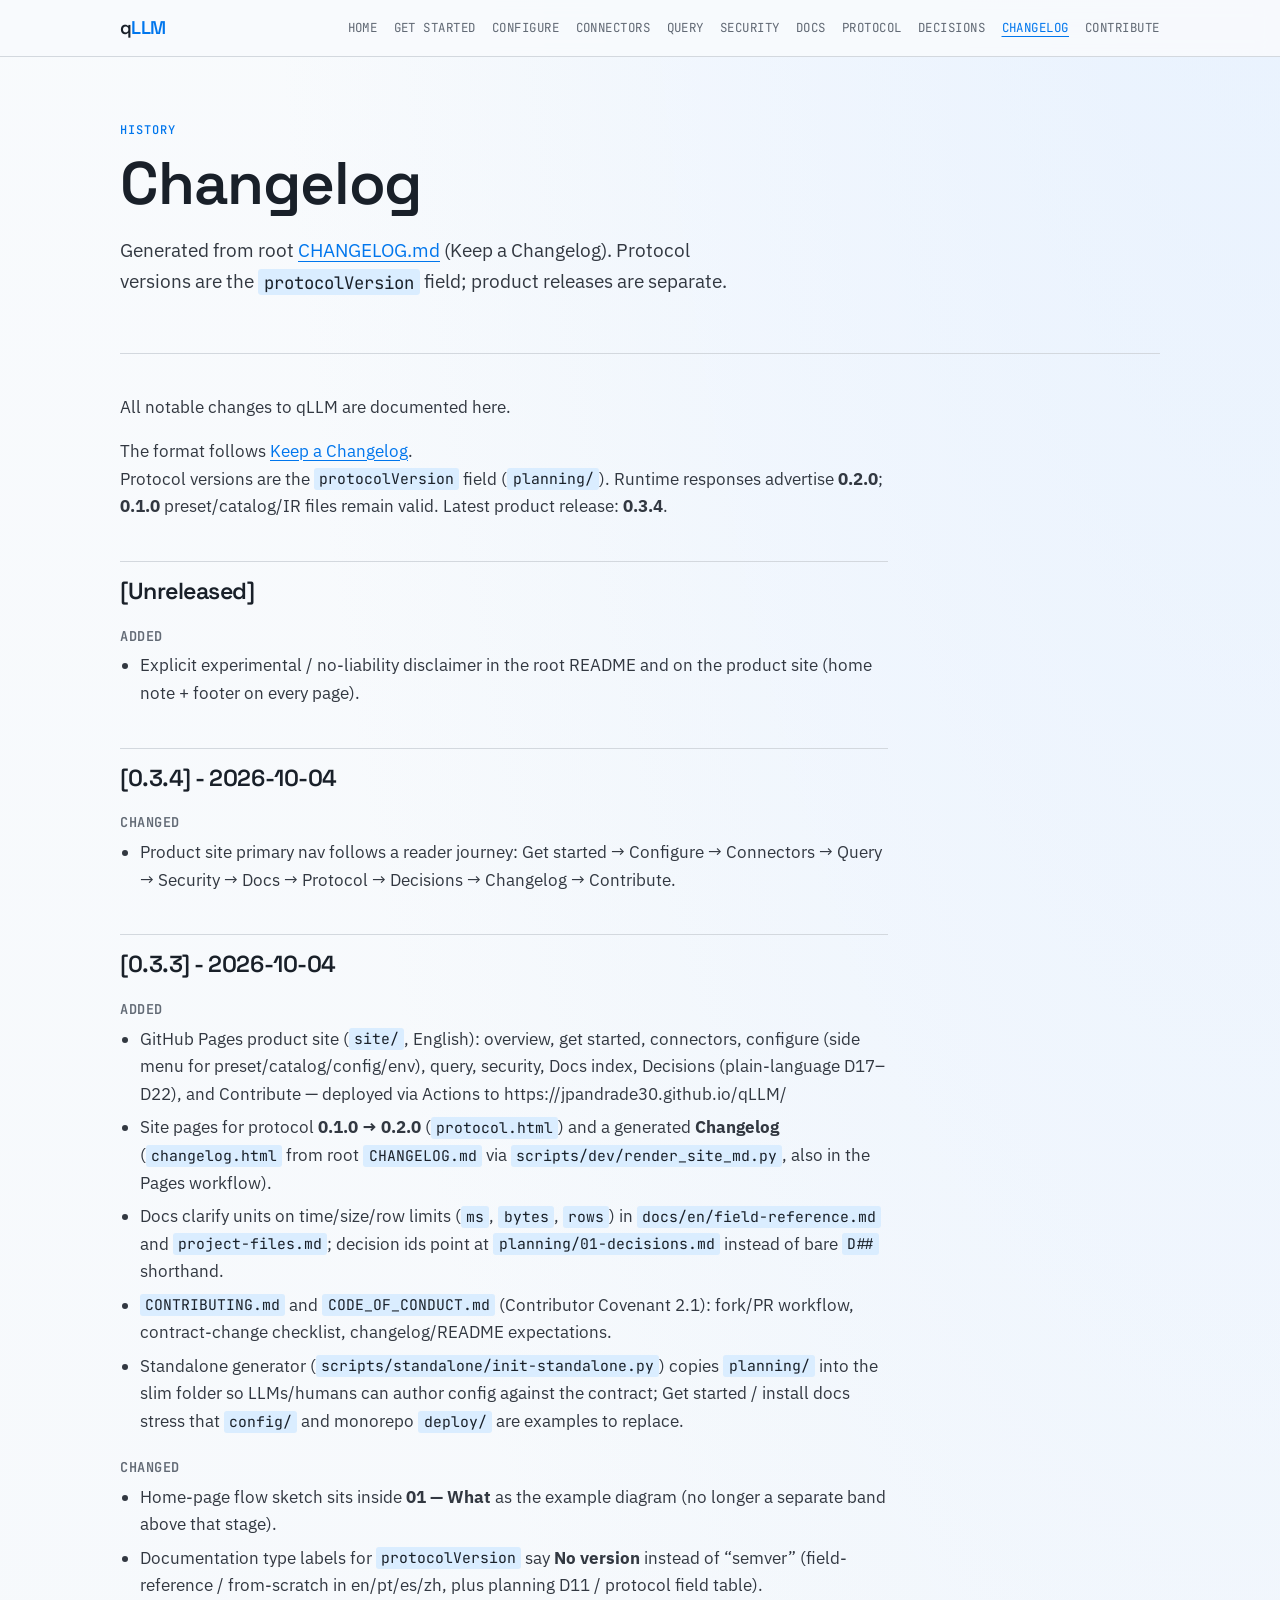
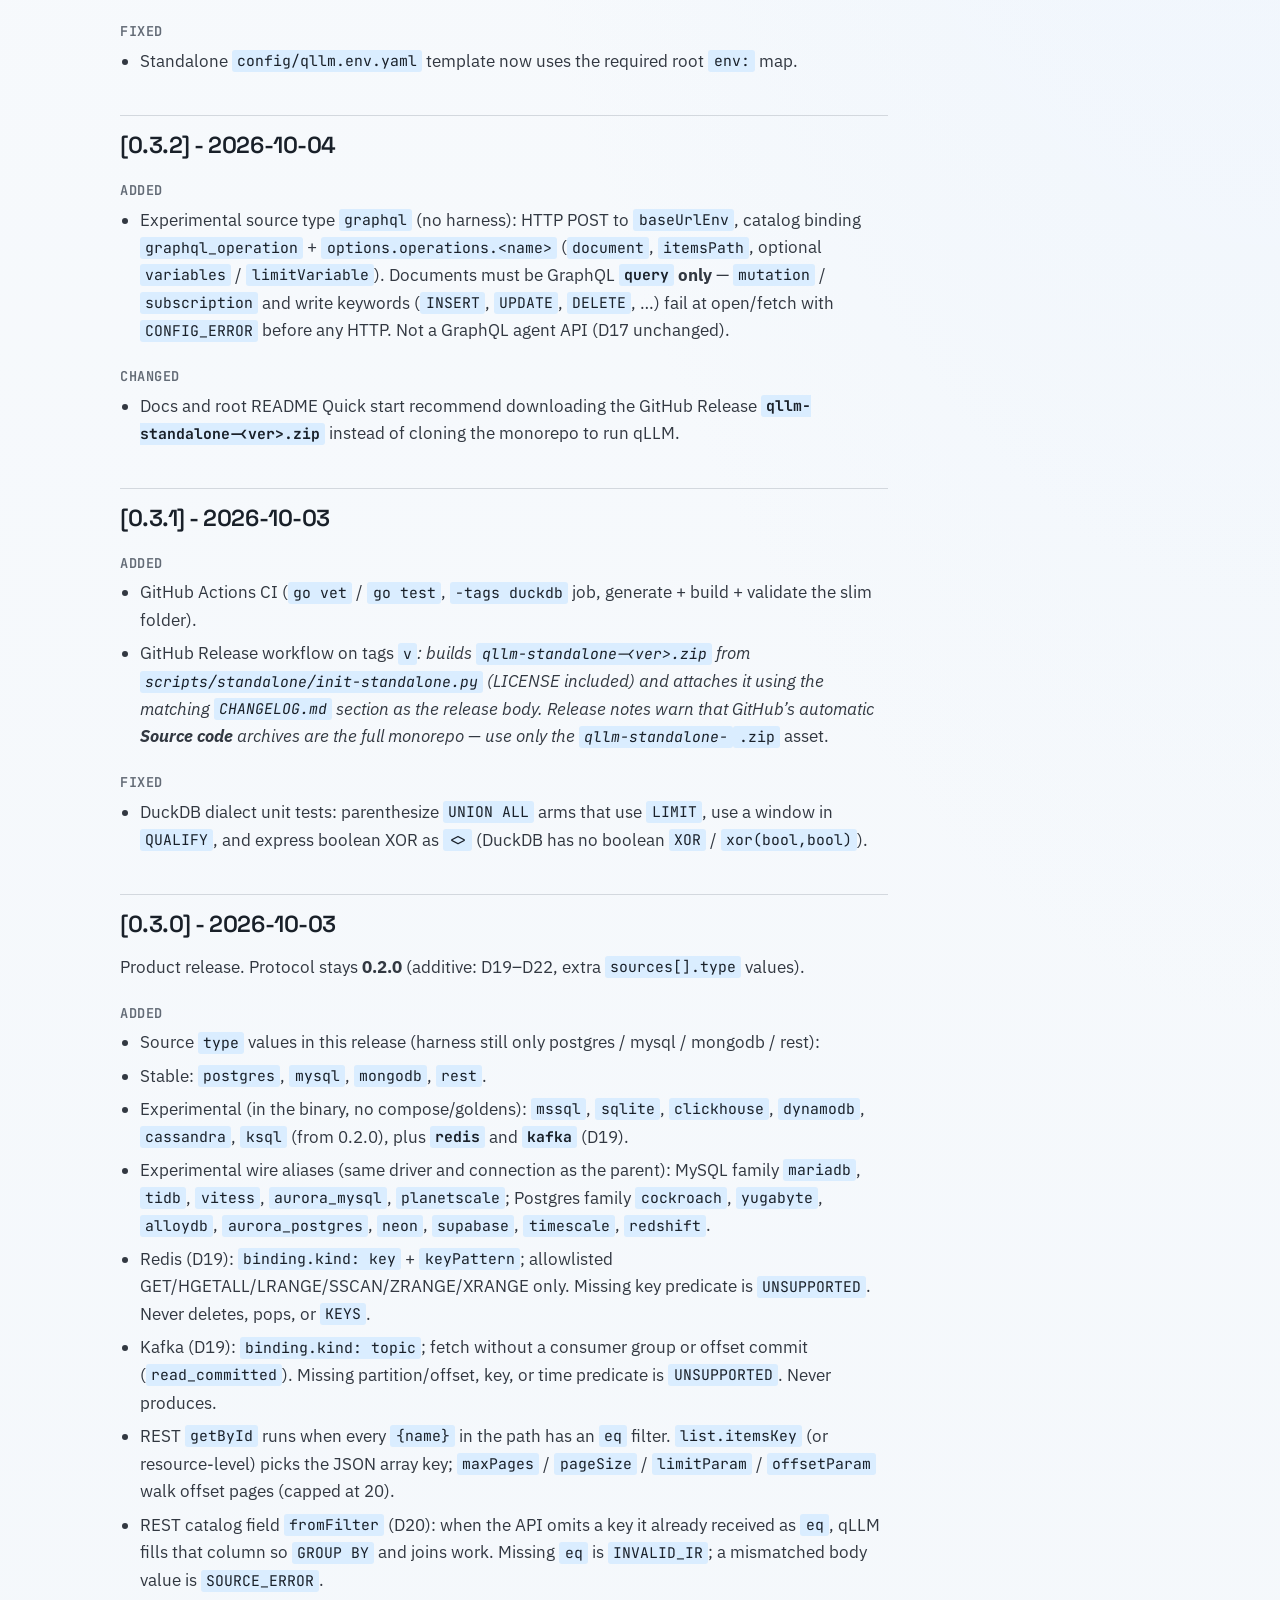
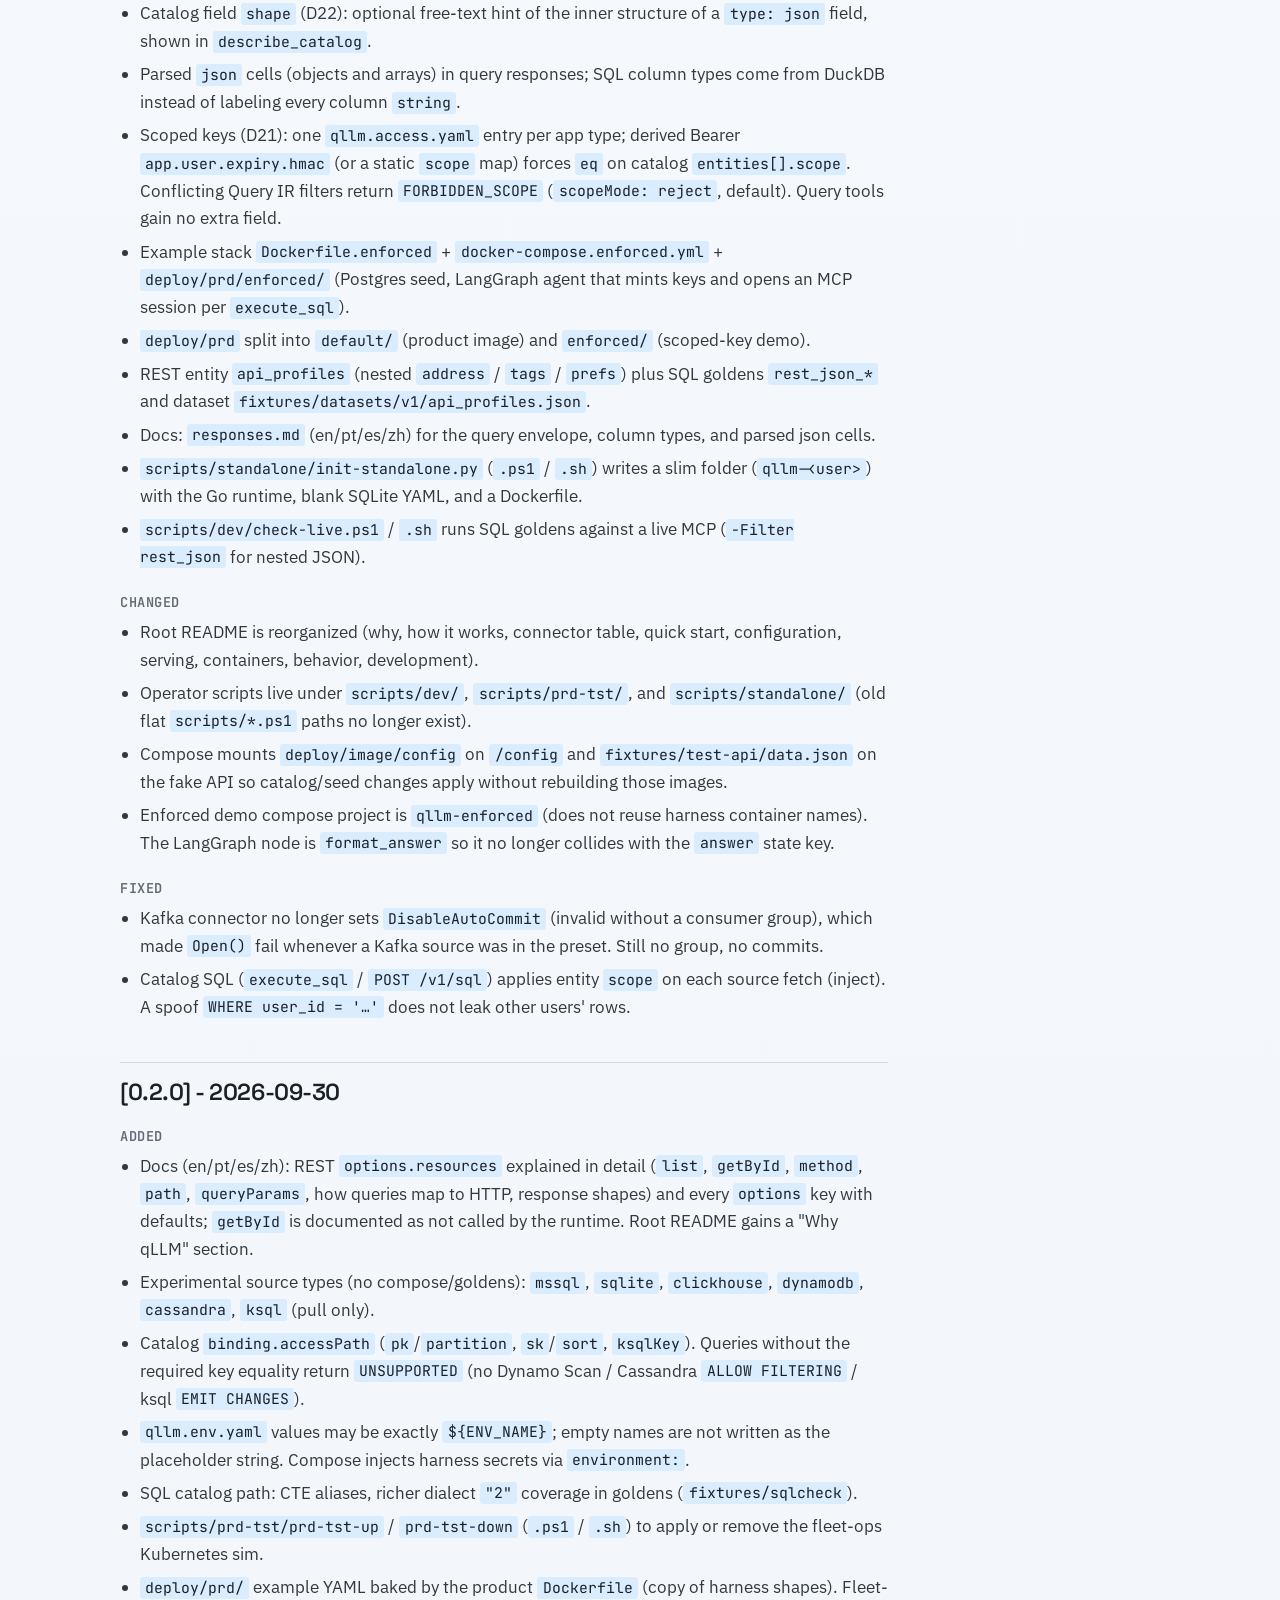
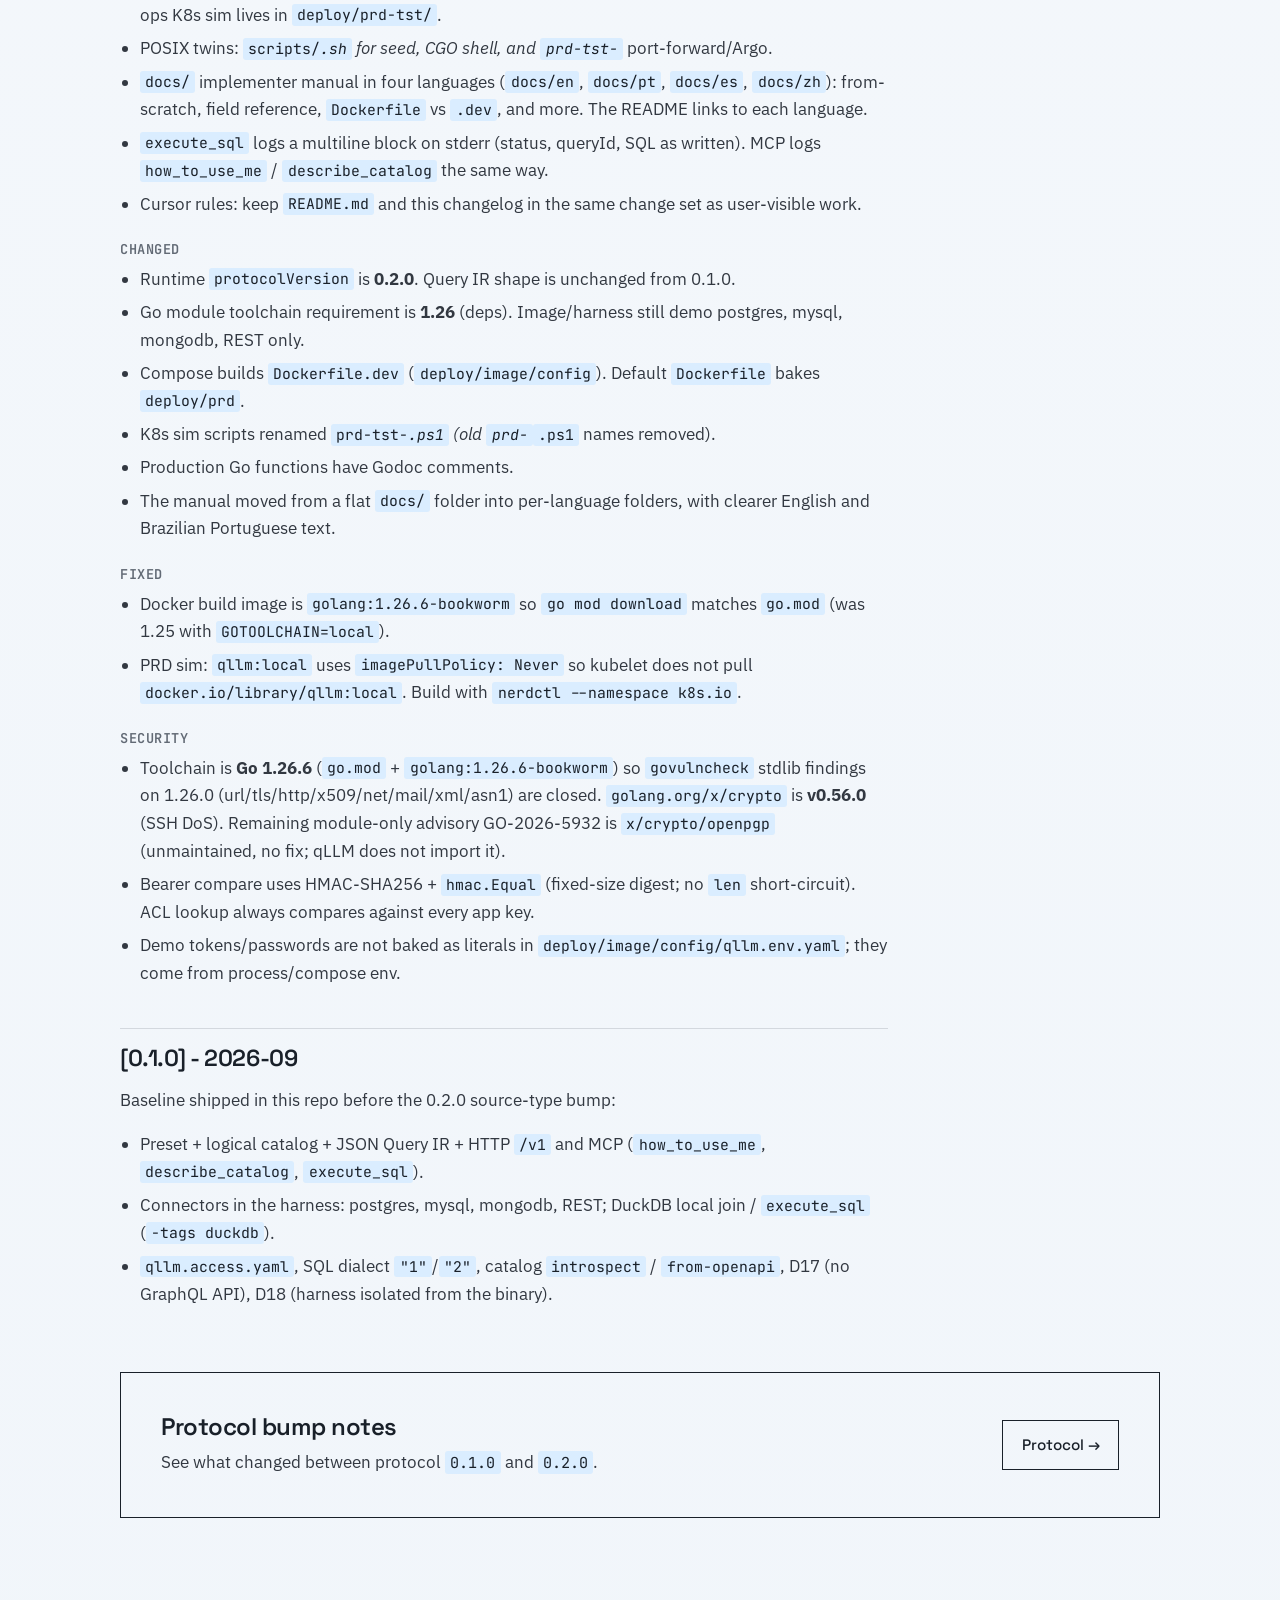
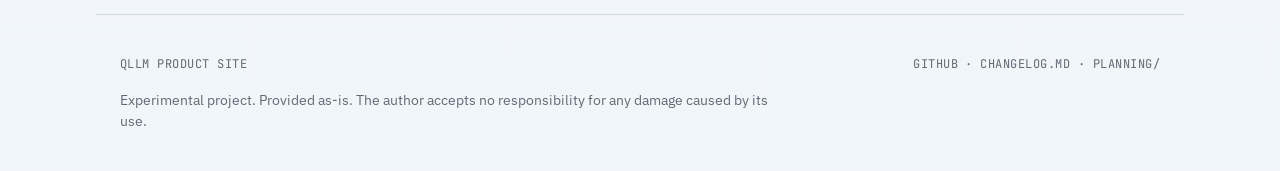
==== commit 33b9634b: "ADded that is a experimental project" ====
--- a/site/changelog.html
+++ b/site/changelog.html
@@ -54,6 +54,10 @@
 Protocol versions are the <code>protocolVersion</code> field (<code>planning/</code>). Runtime responses advertise <strong>0.2.0</strong>; <strong>0.1.0</strong> preset/catalog/IR files remain valid. Latest product release: <strong>0.3.4</strong>.
 </p>
 <h2 id="unreleased">[Unreleased]</h2>
+<h3 id="added">Added</h3>
+<ul>
+<li>Explicit experimental / no-liability disclaimer in the root README and on the product site (home note + footer on every page).</li>
+</ul>
 <h2 id="0-3-4-2026-10-04">[0.3.4] - 2026-10-04</h2>
 <h3 id="changed">Changed</h3>
 <ul>
@@ -190,14 +194,20 @@
     </main>
 
     <footer class="site-footer">
-      <span>qLLM product site</span>
-      <span>
-        <a href="https://github.com/jpandrade30/qLLM">GitHub</a>
-        ·
-        <a href="https://github.com/jpandrade30/qLLM/blob/main/CHANGELOG.md">CHANGELOG.md</a>
-        ·
-        <a href="https://github.com/jpandrade30/qLLM/tree/main/planning">planning/</a>
-      </span>
+      <div class="site-footer__row">
+        <span>qLLM product site</span>
+        <span>
+          <a href="https://github.com/jpandrade30/qLLM">GitHub</a>
+          ·
+          <a href="https://github.com/jpandrade30/qLLM/blob/main/CHANGELOG.md">CHANGELOG.md</a>
+          ·
+          <a href="https://github.com/jpandrade30/qLLM/tree/main/planning">planning/</a>
+        </span>
+      </div>
+      <p class="site-footer__disclaimer">
+        Experimental project. Provided as-is. The author accepts no responsibility for any damage
+        caused by its use.
+      </p>
     </footer>
     <script src="assets/site.js"></script>
   </body>
--- a/site/assets/styles.css
+++ b/site/assets/styles.css
@@ -544,6 +544,13 @@
   max-width: var(--max);
   margin: 0 auto;
   display: flex;
+  flex-direction: column;
+  gap: var(--space-3);
+  color: var(--color-muted);
+}
+
+.site-footer__row {
+  display: flex;
   flex-wrap: wrap;
   gap: var(--space-3);
   justify-content: space-between;
@@ -551,7 +558,16 @@
   font-size: 0.75rem;
   letter-spacing: 0.04em;
   text-transform: uppercase;
-  color: var(--color-muted);
+}
+
+.site-footer__disclaimer {
+  margin: 0;
+  max-width: 42rem;
+  font-family: var(--font-body);
+  font-size: 0.85rem;
+  letter-spacing: normal;
+  text-transform: none;
+  line-height: 1.5;
 }
 
 .site-footer a {
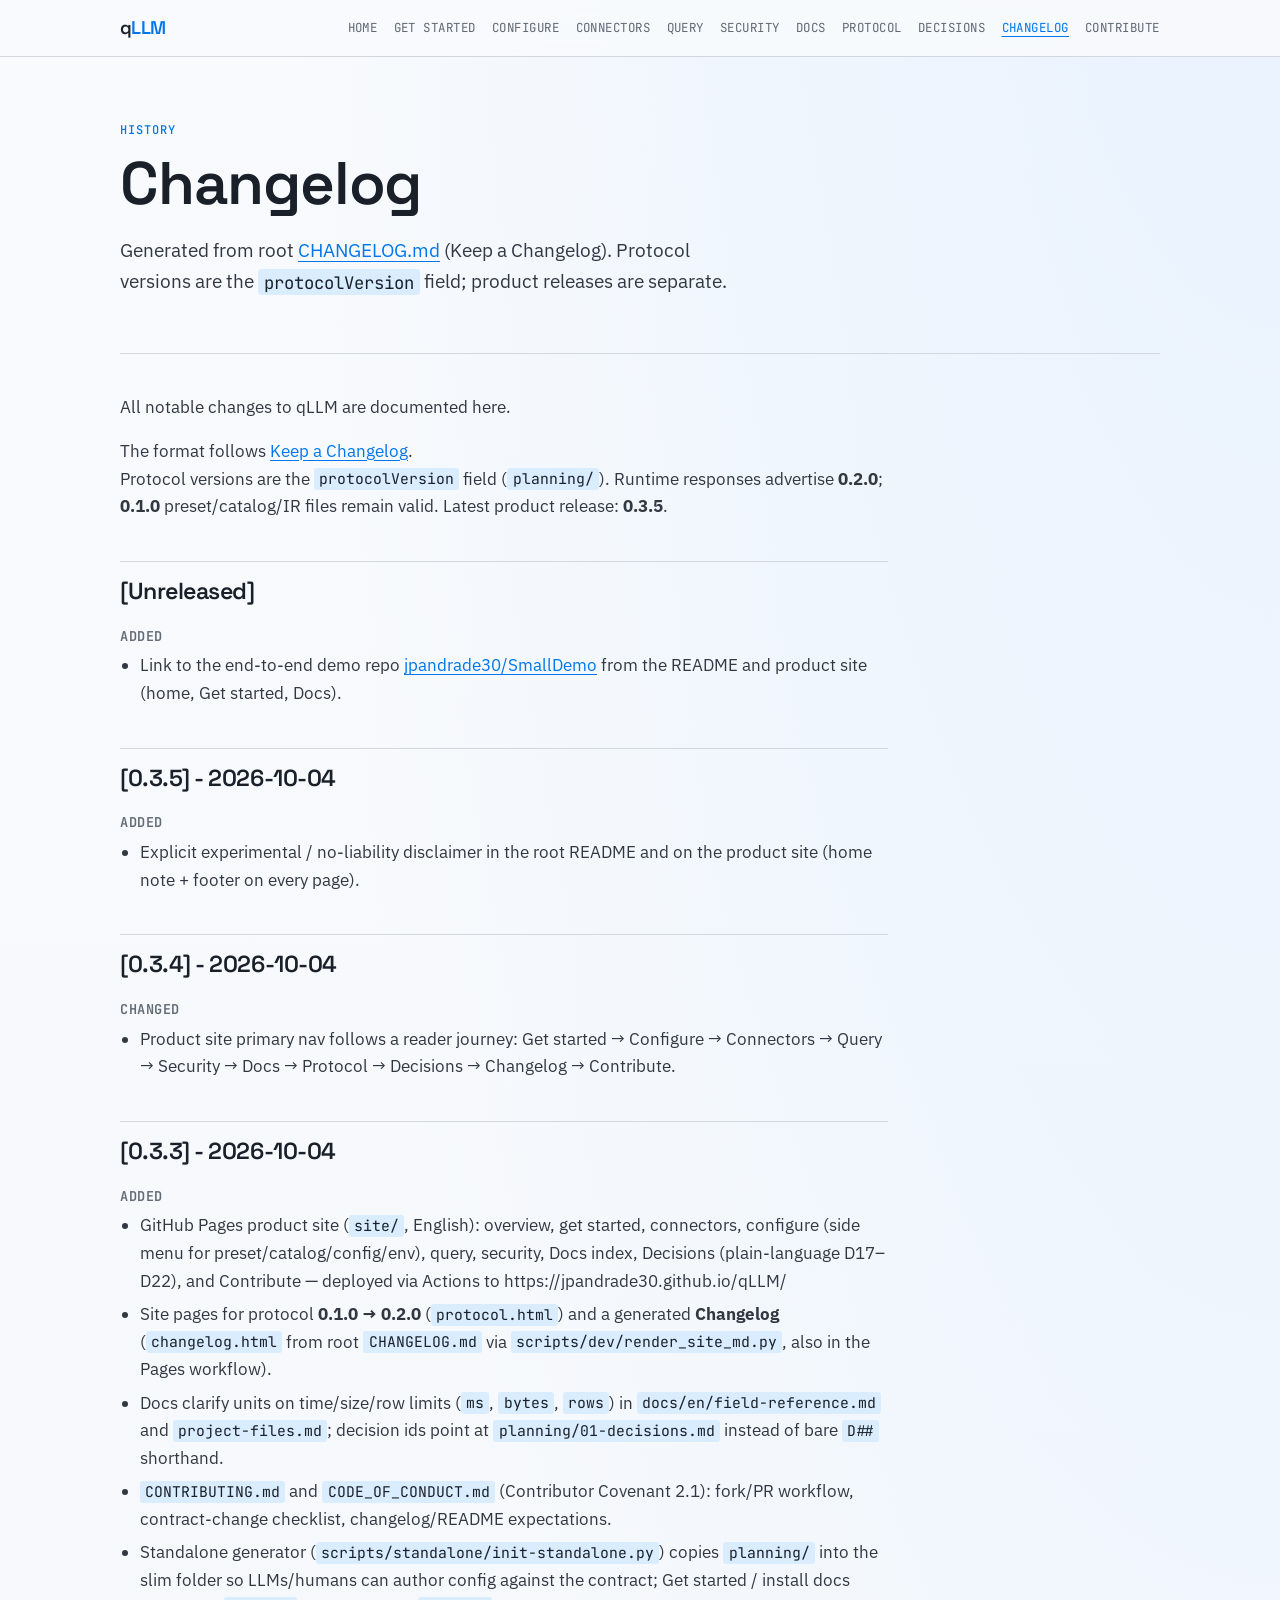
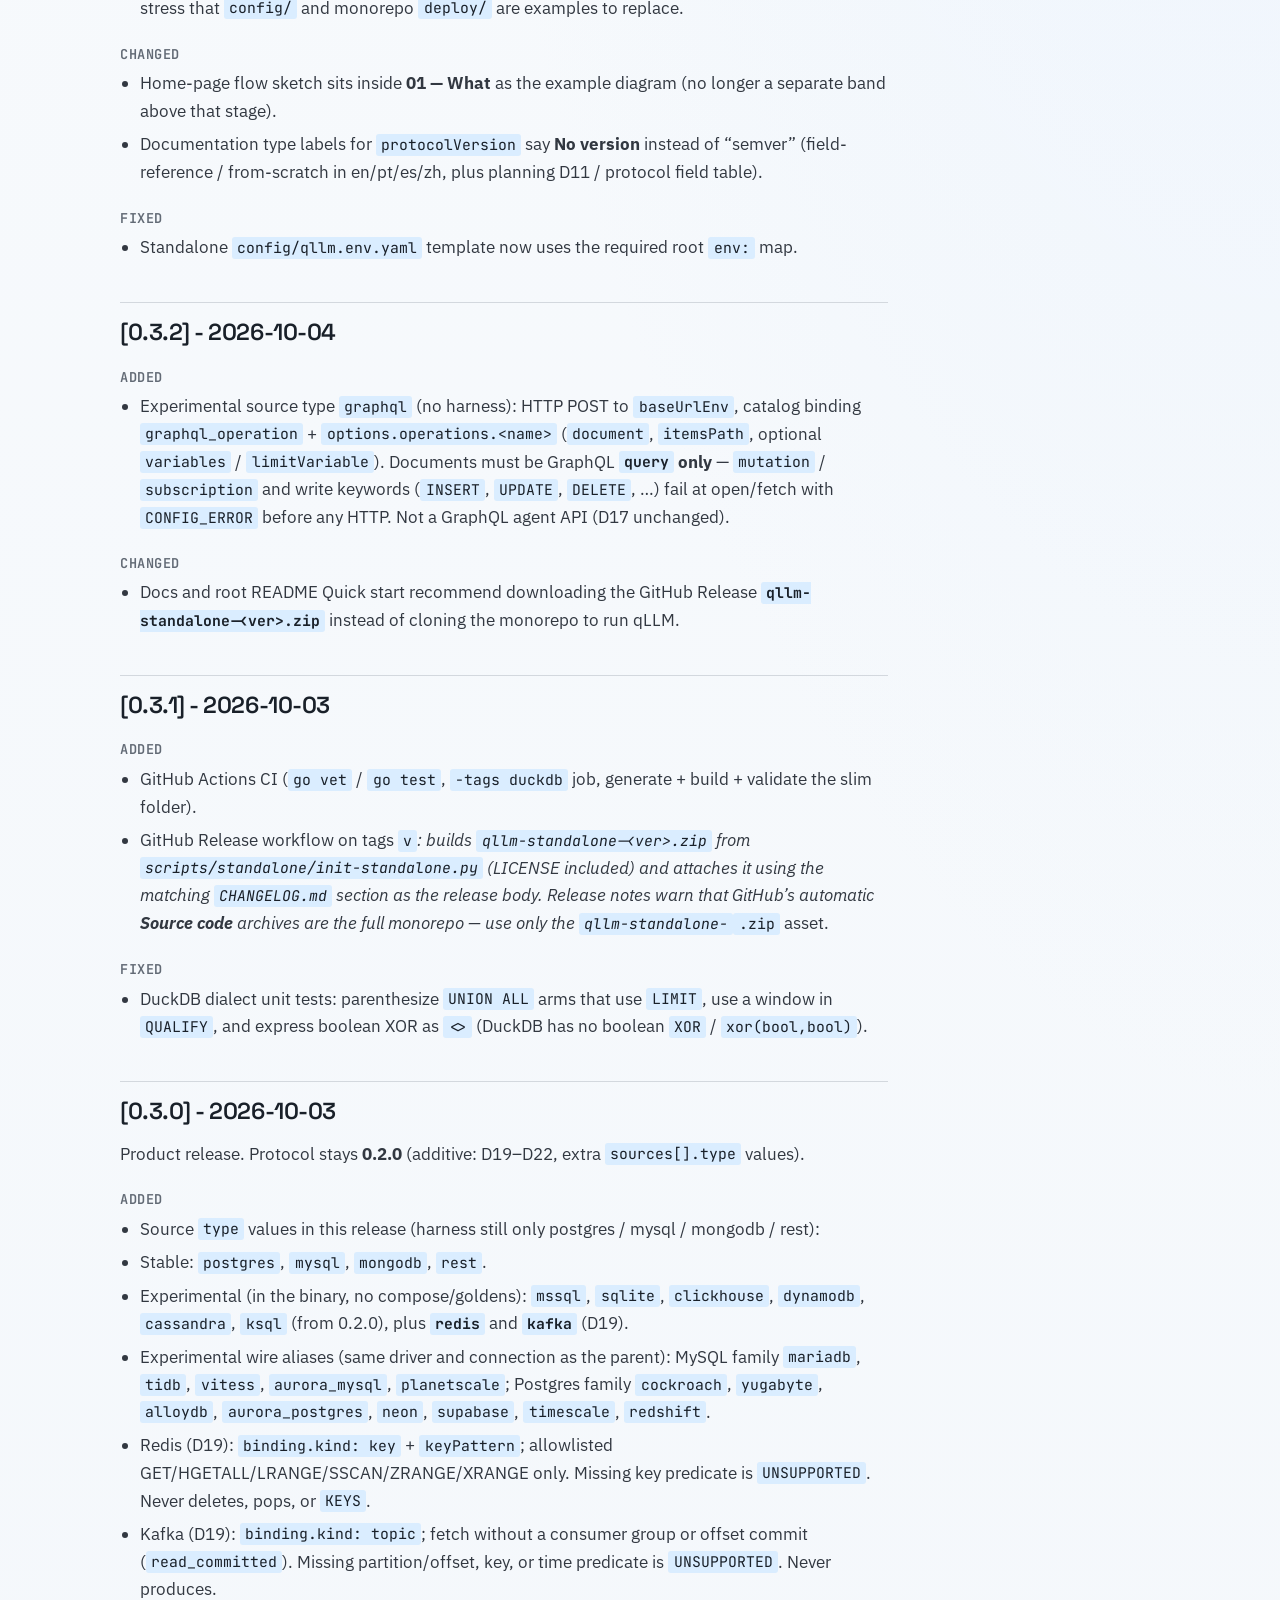
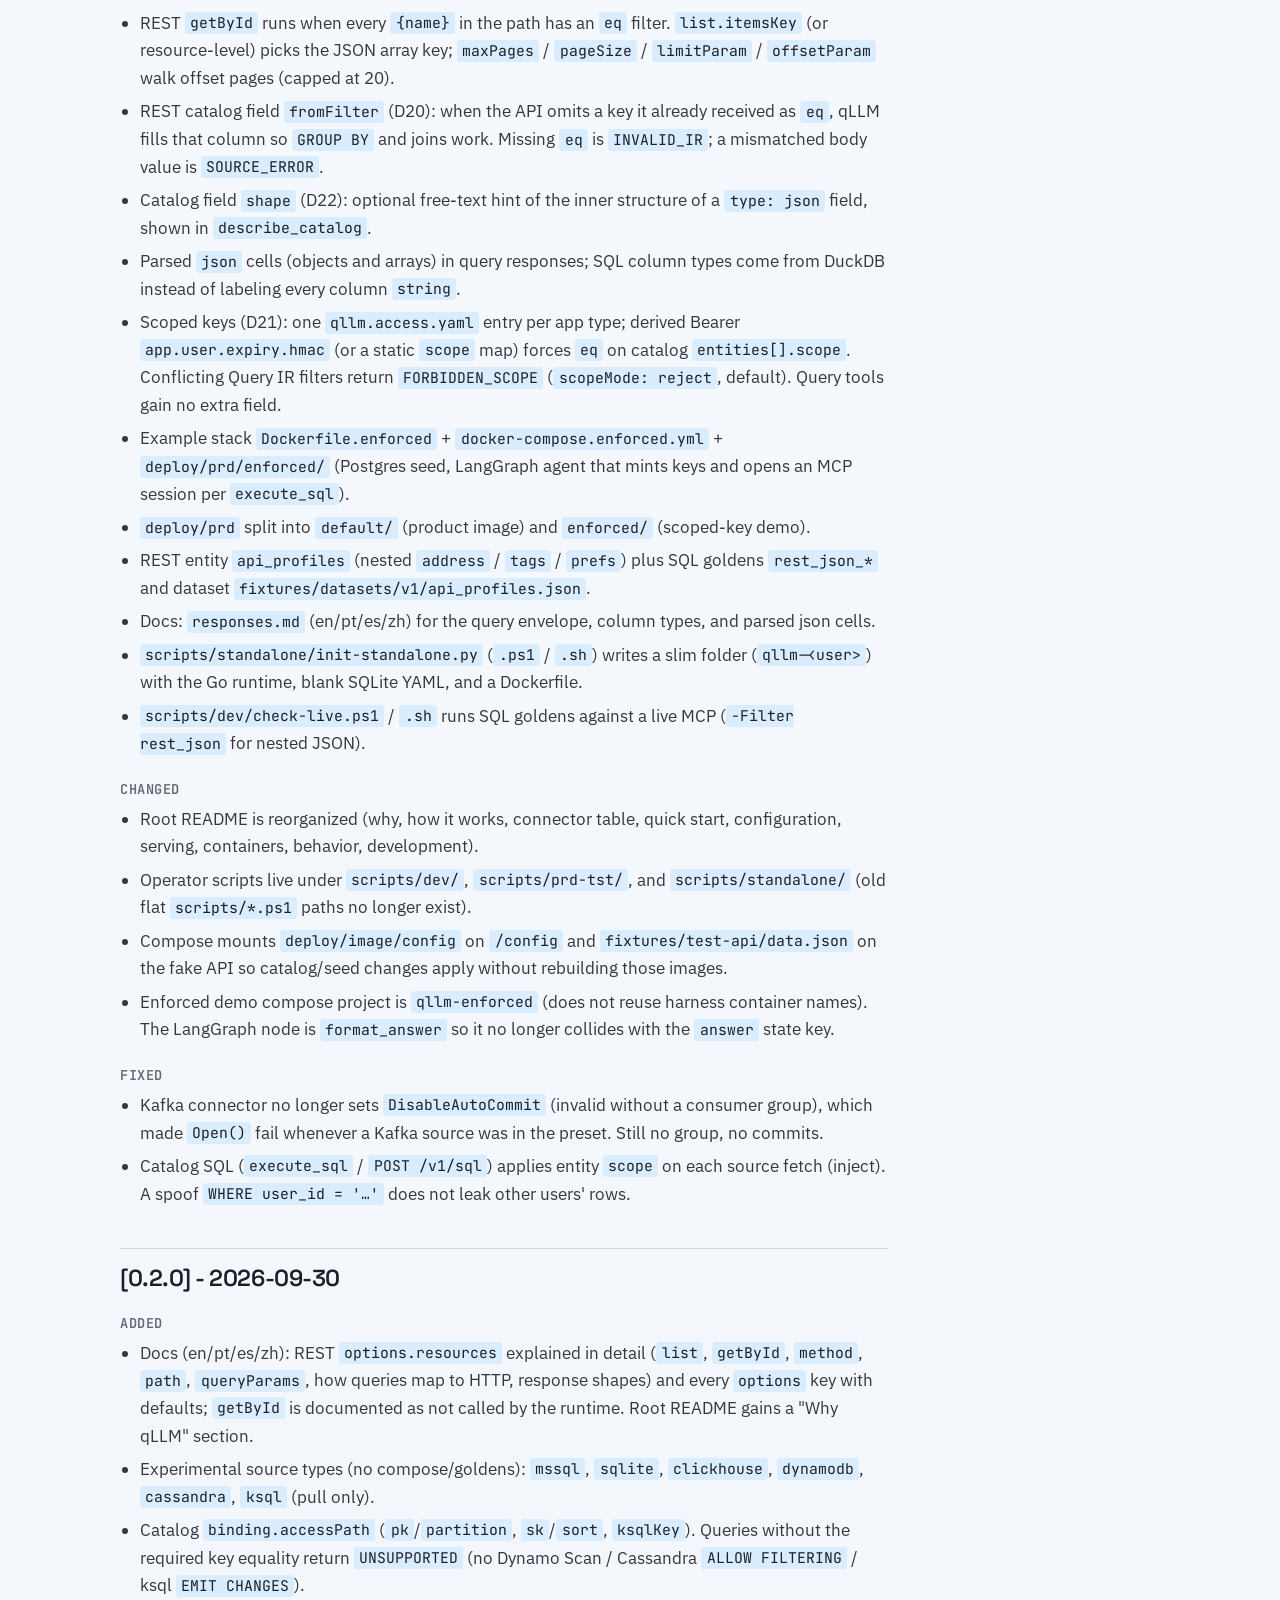
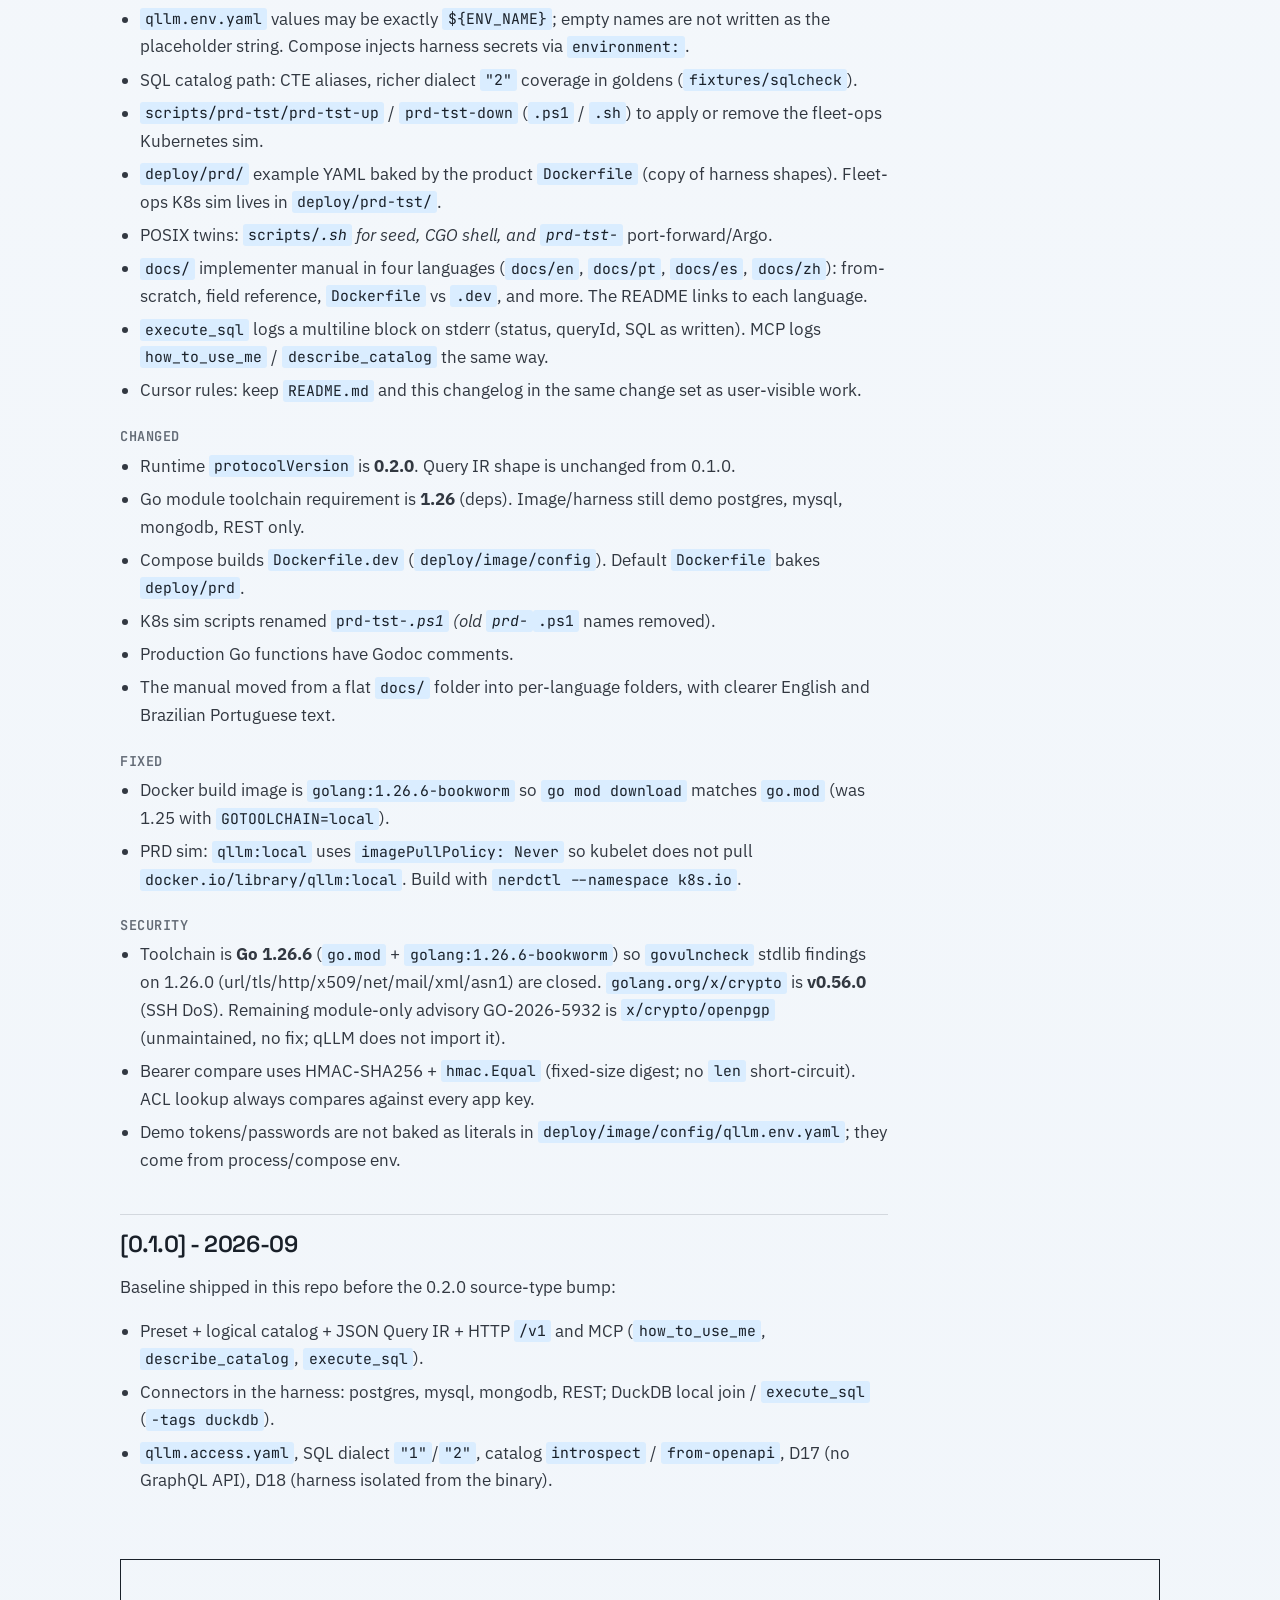
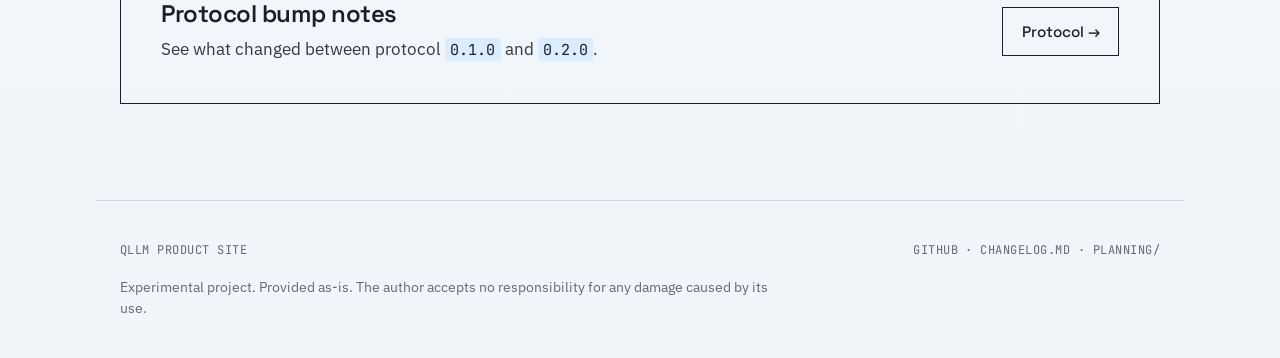
==== commit aa5dd015: "almost done to open to public" ====
--- a/site/changelog.html
+++ b/site/changelog.html
@@ -51,9 +51,14 @@
 <p>
 The format follows <a href="https://keepachangelog.com/en/1.1.0/">Keep a Changelog</a>.
 <br />
-Protocol versions are the <code>protocolVersion</code> field (<code>planning/</code>). Runtime responses advertise <strong>0.2.0</strong>; <strong>0.1.0</strong> preset/catalog/IR files remain valid. Latest product release: <strong>0.3.4</strong>.
+Protocol versions are the <code>protocolVersion</code> field (<code>planning/</code>). Runtime responses advertise <strong>0.2.0</strong>; <strong>0.1.0</strong> preset/catalog/IR files remain valid. Latest product release: <strong>0.3.5</strong>.
 </p>
 <h2 id="unreleased">[Unreleased]</h2>
+<h3 id="added">Added</h3>
+<ul>
+<li>Link to the end-to-end demo repo <a href="https://github.com/jpandrade30/SmallDemo">jpandrade30/SmallDemo</a> from the README and product site (home, Get started, Docs).</li>
+</ul>
+<h2 id="0-3-5-2026-10-04">[0.3.5] - 2026-10-04</h2>
 <h3 id="added">Added</h3>
 <ul>
 <li>Explicit experimental / no-liability disclaimer in the root README and on the product site (home note + footer on every page).</li>
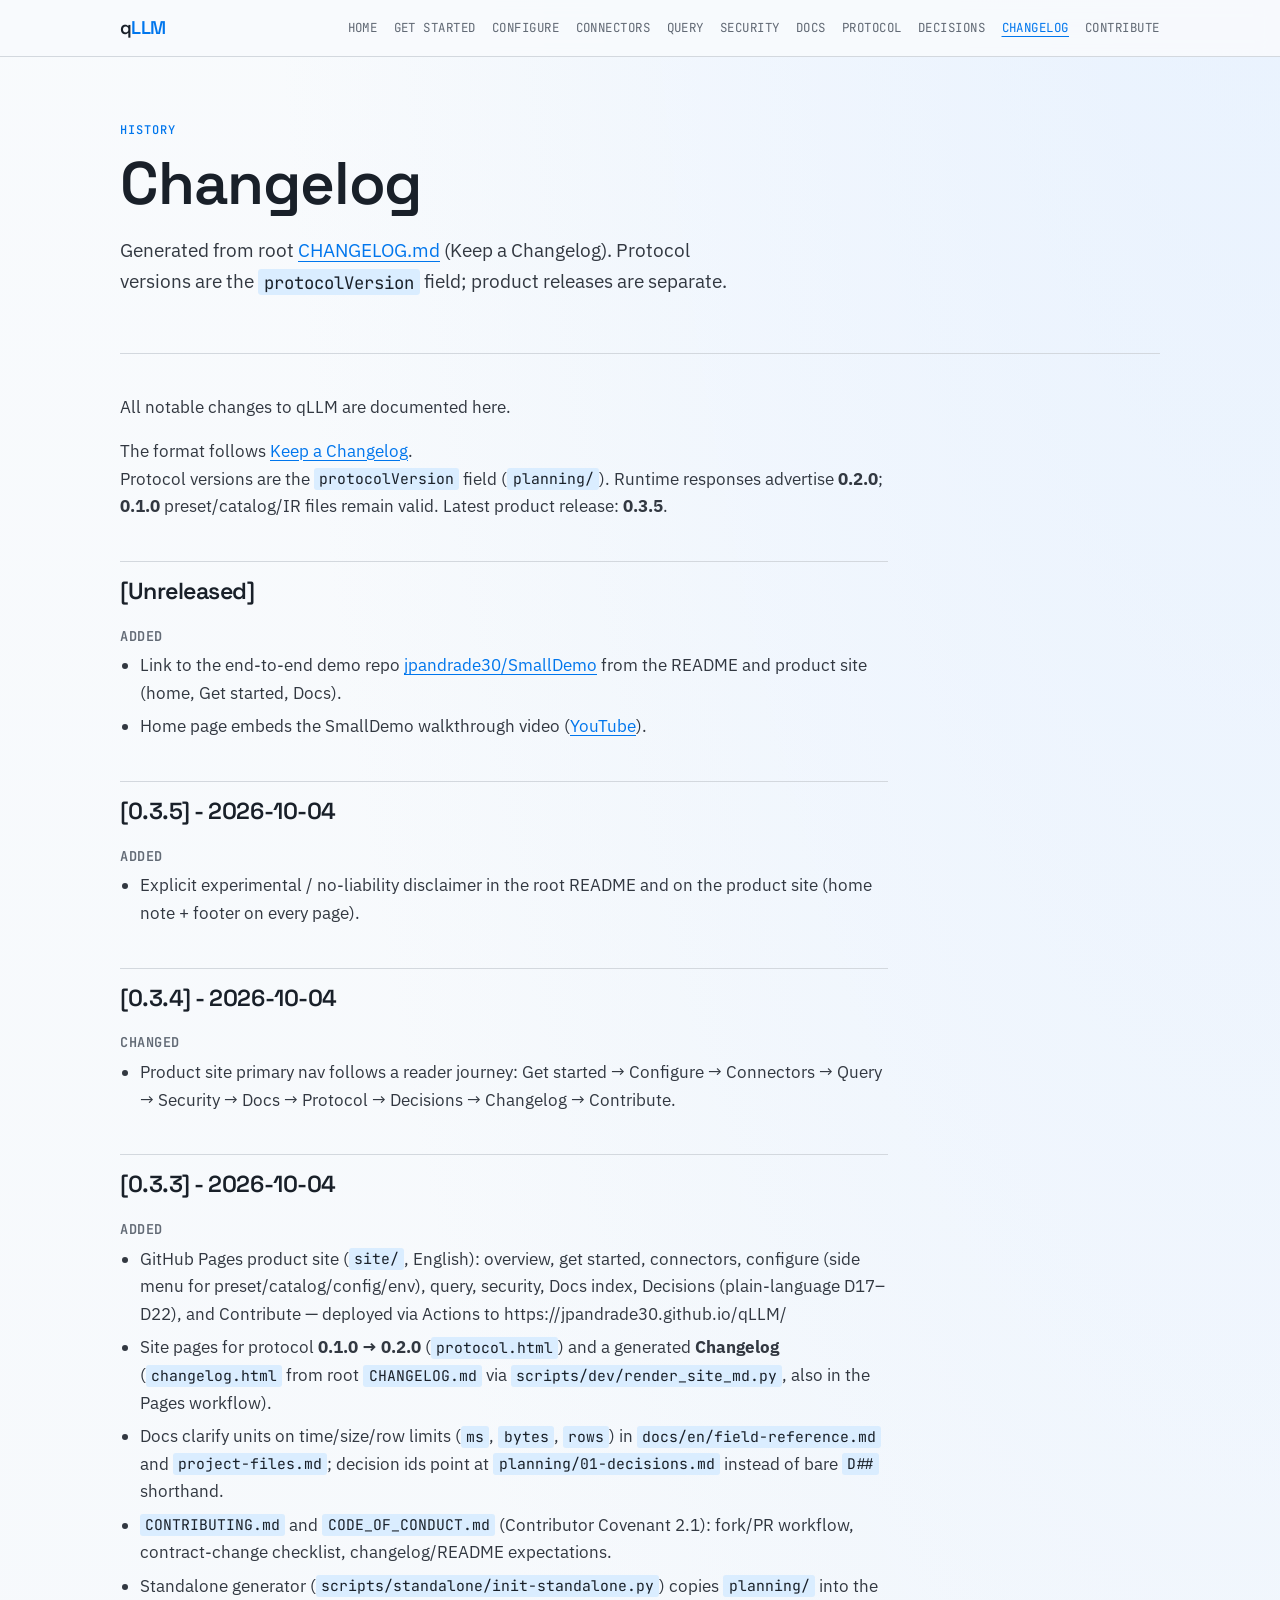
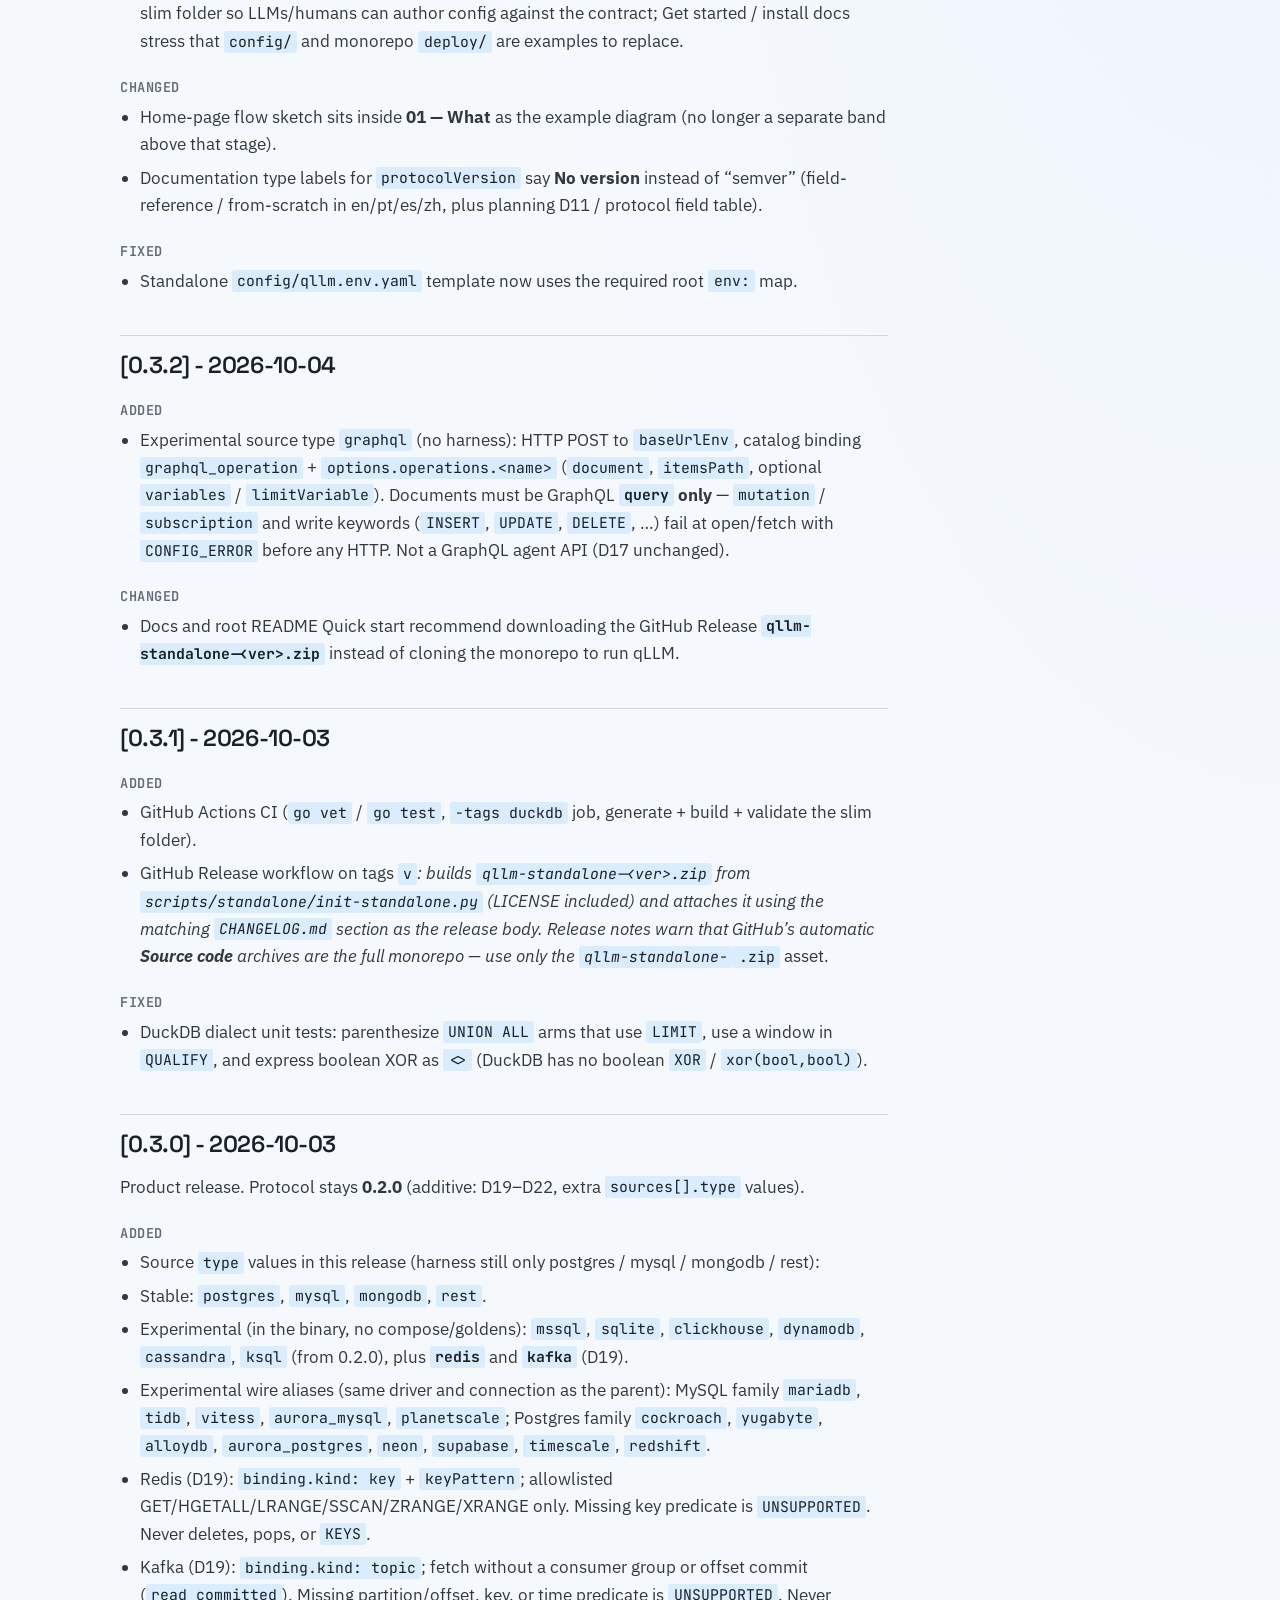
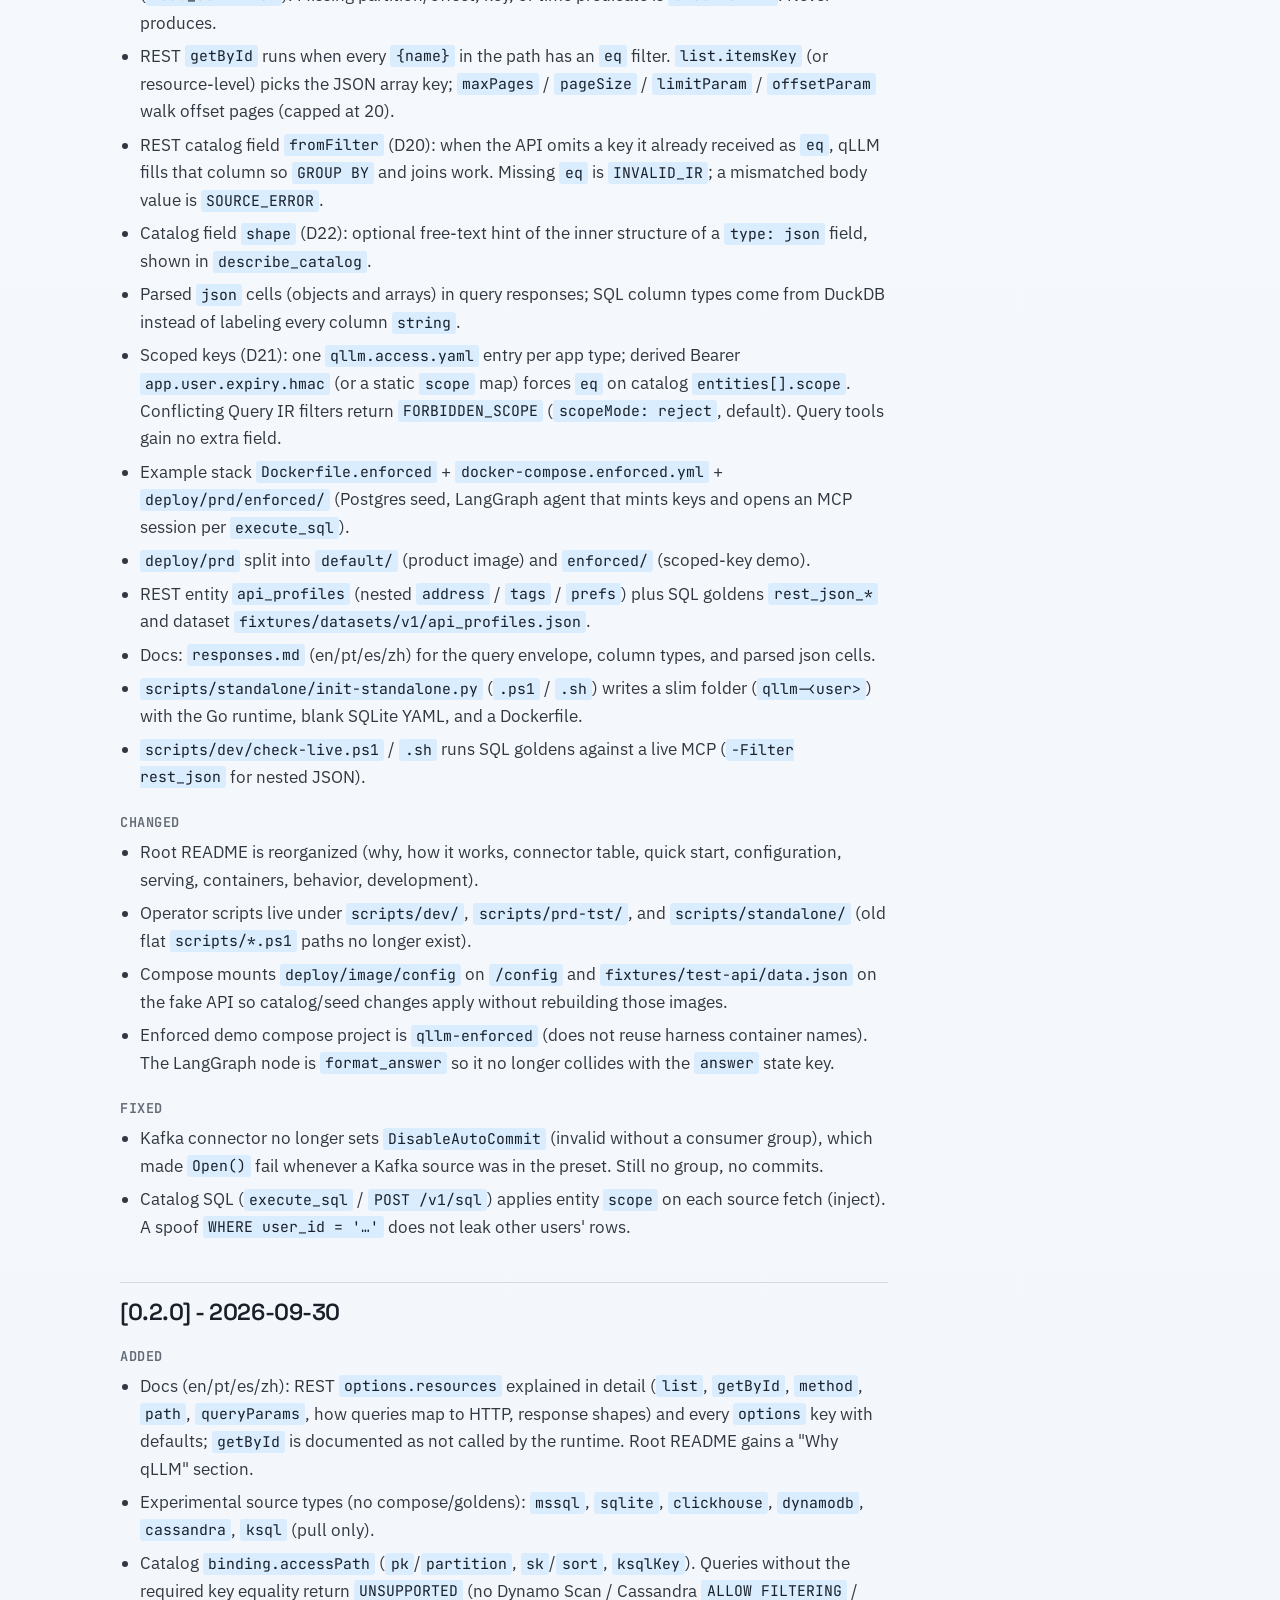
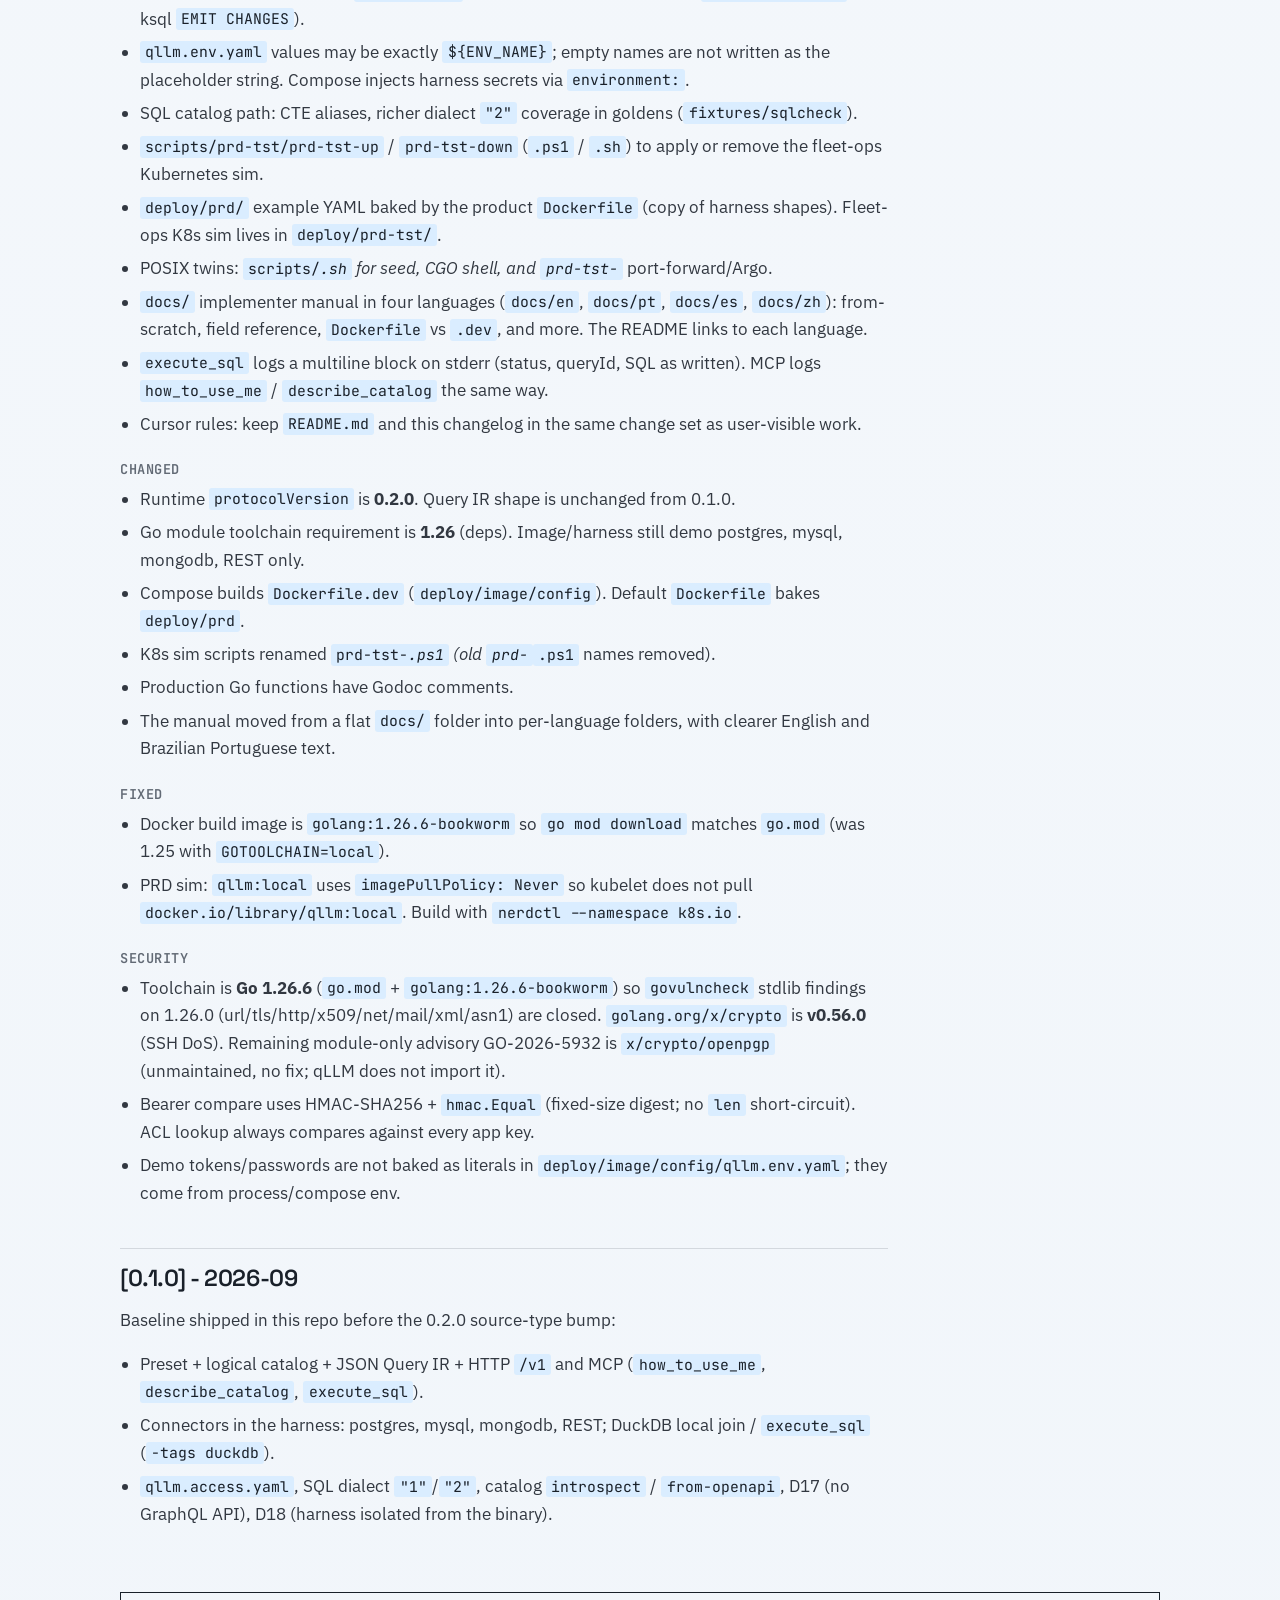
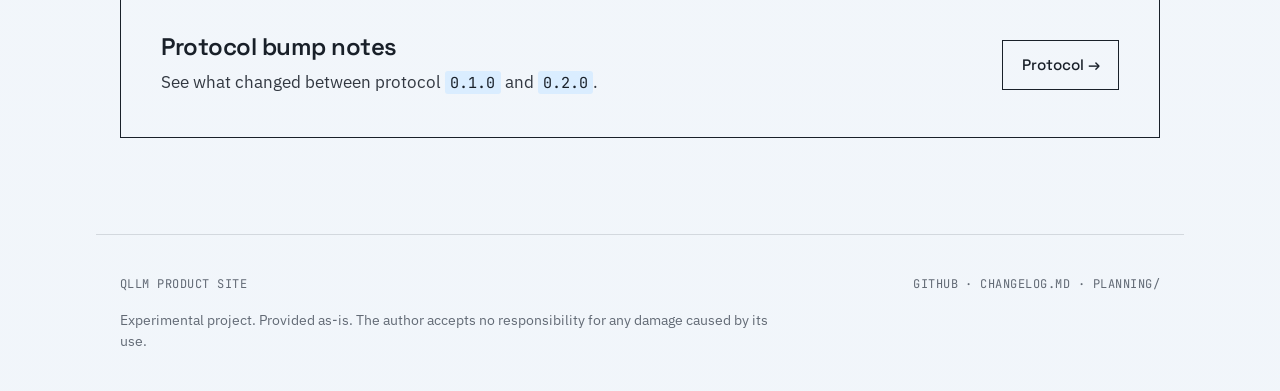
==== commit 1d1d1119: "With demo video" ====
--- a/site/changelog.html
+++ b/site/changelog.html
@@ -57,6 +57,7 @@
 <h3 id="added">Added</h3>
 <ul>
 <li>Link to the end-to-end demo repo <a href="https://github.com/jpandrade30/SmallDemo">jpandrade30/SmallDemo</a> from the README and product site (home, Get started, Docs).</li>
+<li>Home page embeds the SmallDemo walkthrough video (<a href="https://www.youtube.com/watch?v=1rozeLOgUE0">YouTube</a>).</li>
 </ul>
 <h2 id="0-3-5-2026-10-04">[0.3.5] - 2026-10-04</h2>
 <h3 id="added">Added</h3>
--- a/site/assets/styles.css
+++ b/site/assets/styles.css
@@ -711,6 +711,47 @@
   color: var(--color-muted);
 }
 
+.demo-block {
+  margin: 0 0 var(--space-6);
+  padding-bottom: var(--space-6);
+  border-bottom: 1px solid var(--color-rule);
+}
+
+.demo-block__head {
+  max-width: 40rem;
+  margin-bottom: var(--space-4);
+}
+
+.demo-block__head h2 {
+  margin: 0 0 var(--space-2);
+}
+
+.demo-block__links {
+  margin: var(--space-3) 0 0;
+  font-family: var(--font-mono);
+  font-size: 0.78rem;
+  letter-spacing: 0.03em;
+}
+
+.video-frame {
+  margin: 0;
+  position: relative;
+  width: 100%;
+  aspect-ratio: 16 / 9;
+  background: var(--color-graphite);
+  border: 1px solid var(--color-rule);
+  overflow: hidden;
+}
+
+.video-frame iframe {
+  position: absolute;
+  inset: 0;
+  width: 100%;
+  height: 100%;
+  border: 0;
+  display: block;
+}
+
 /* Configure docs layout */
 .doc-layout {
   display: grid;
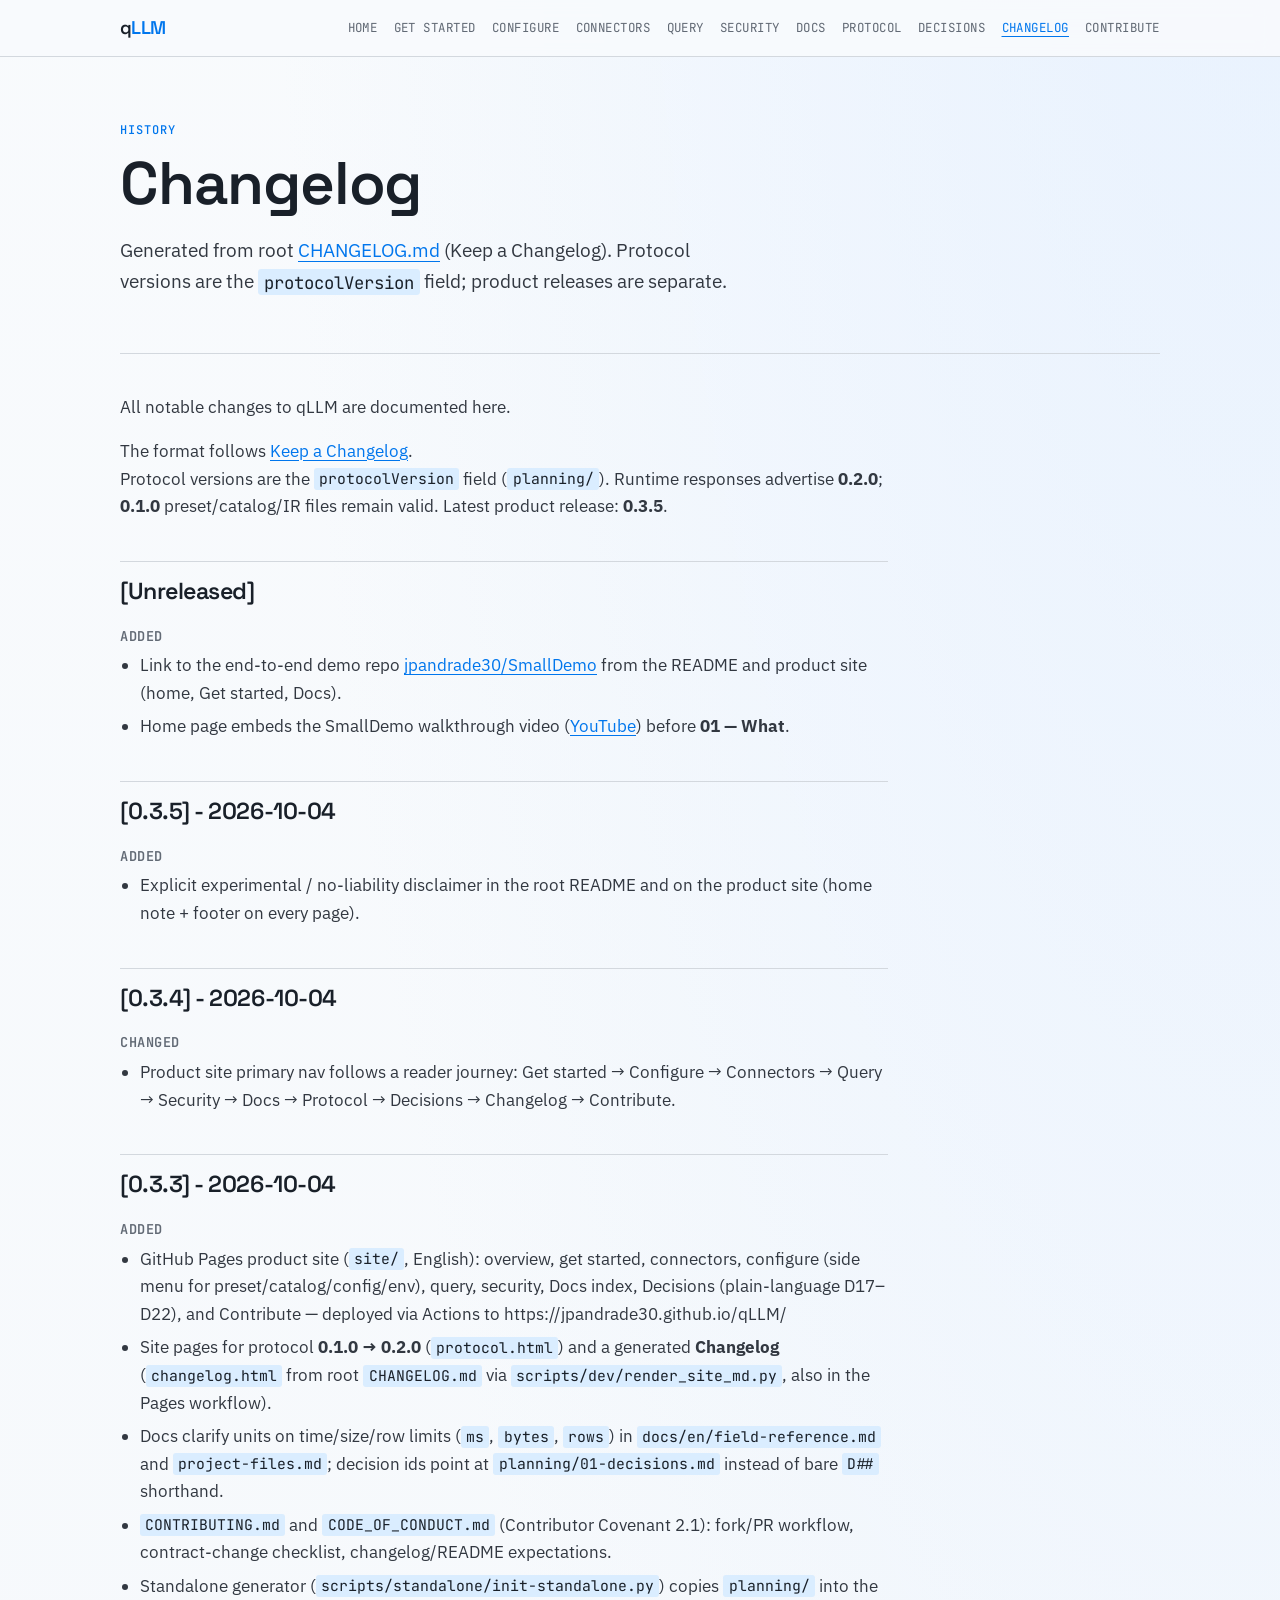
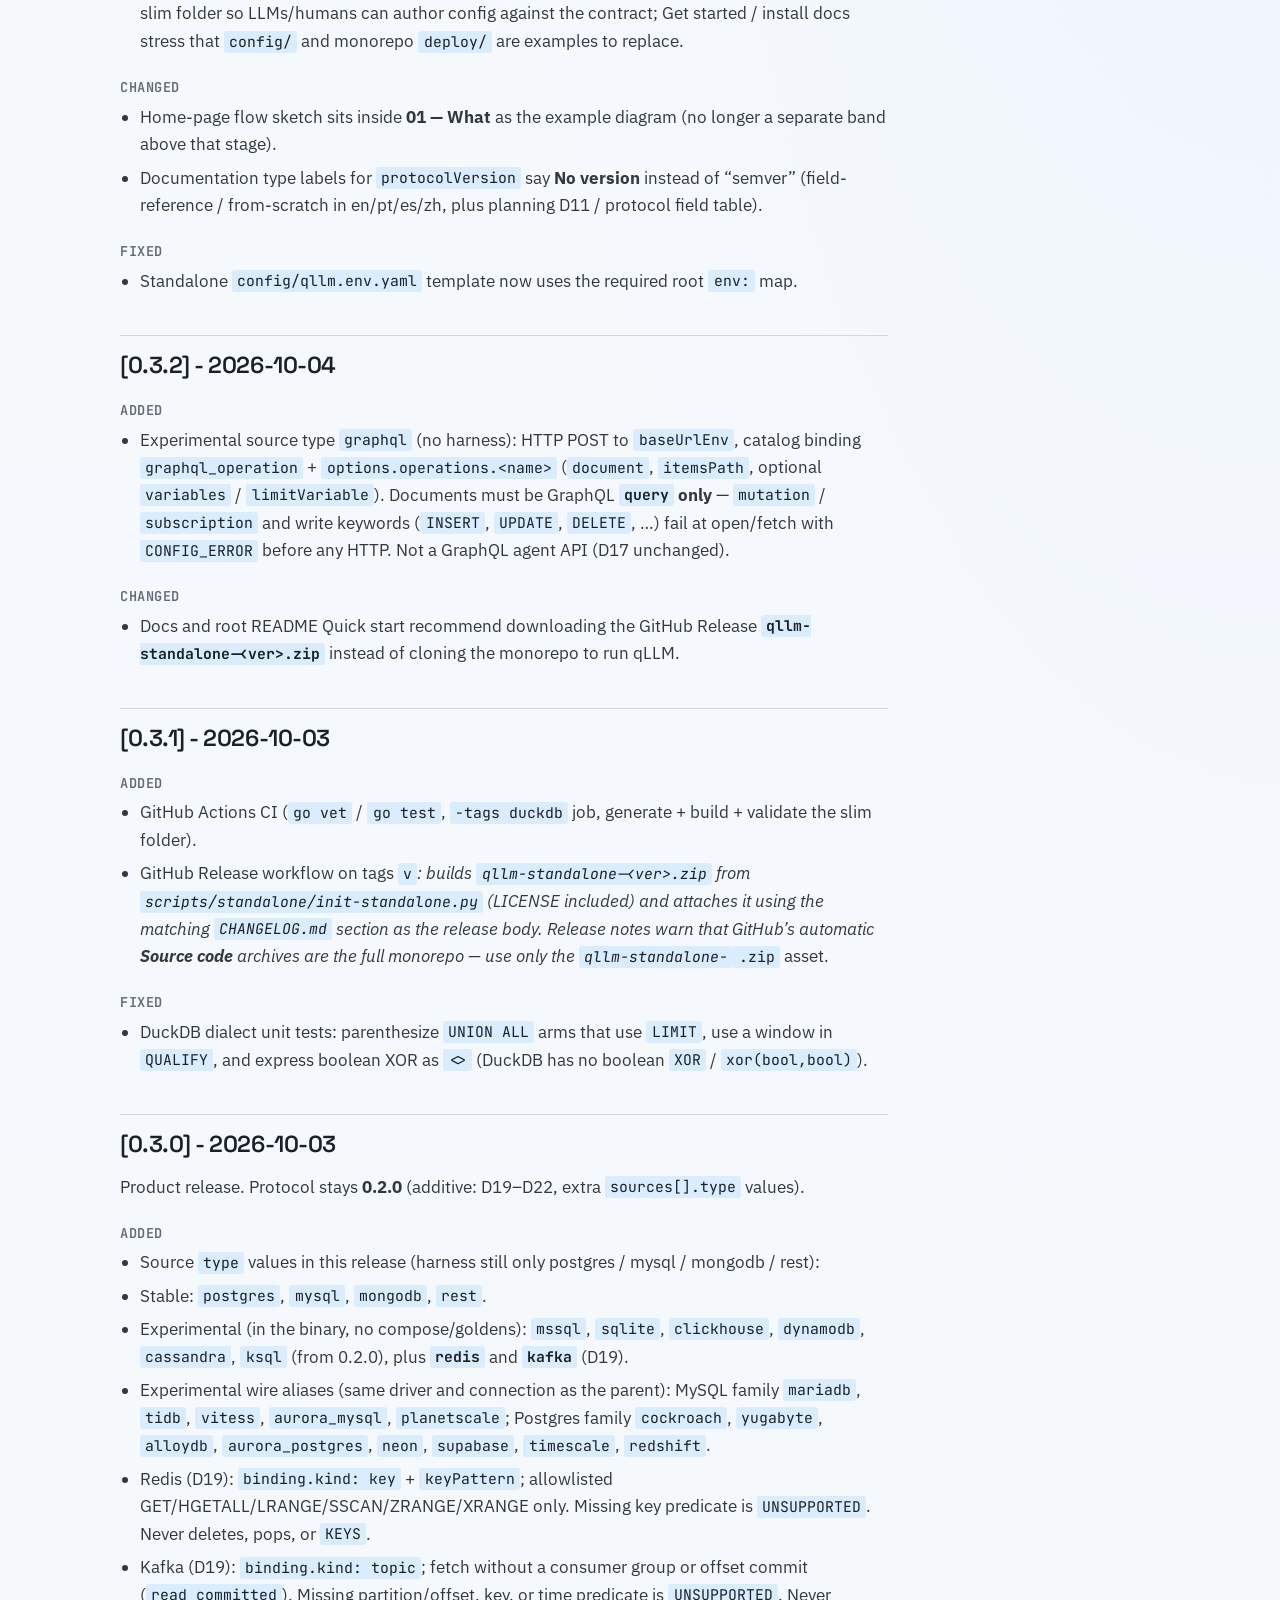
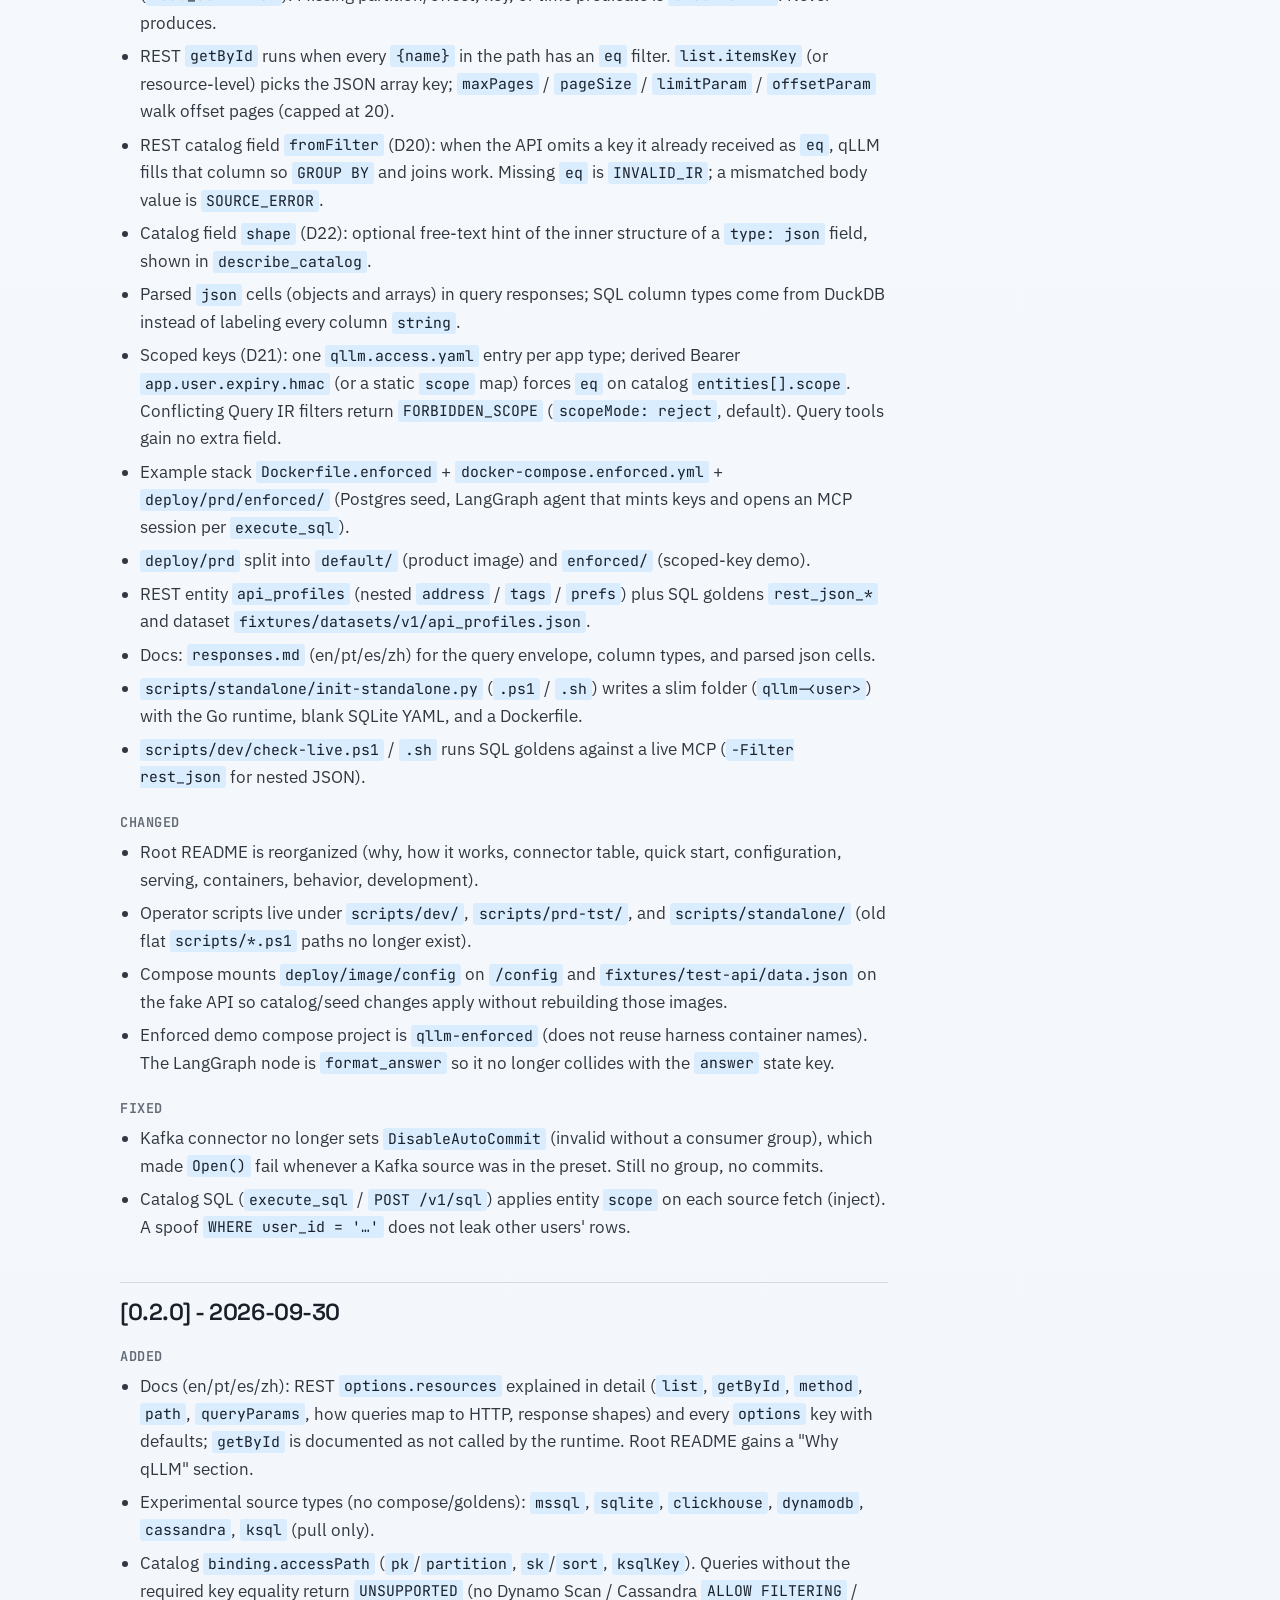
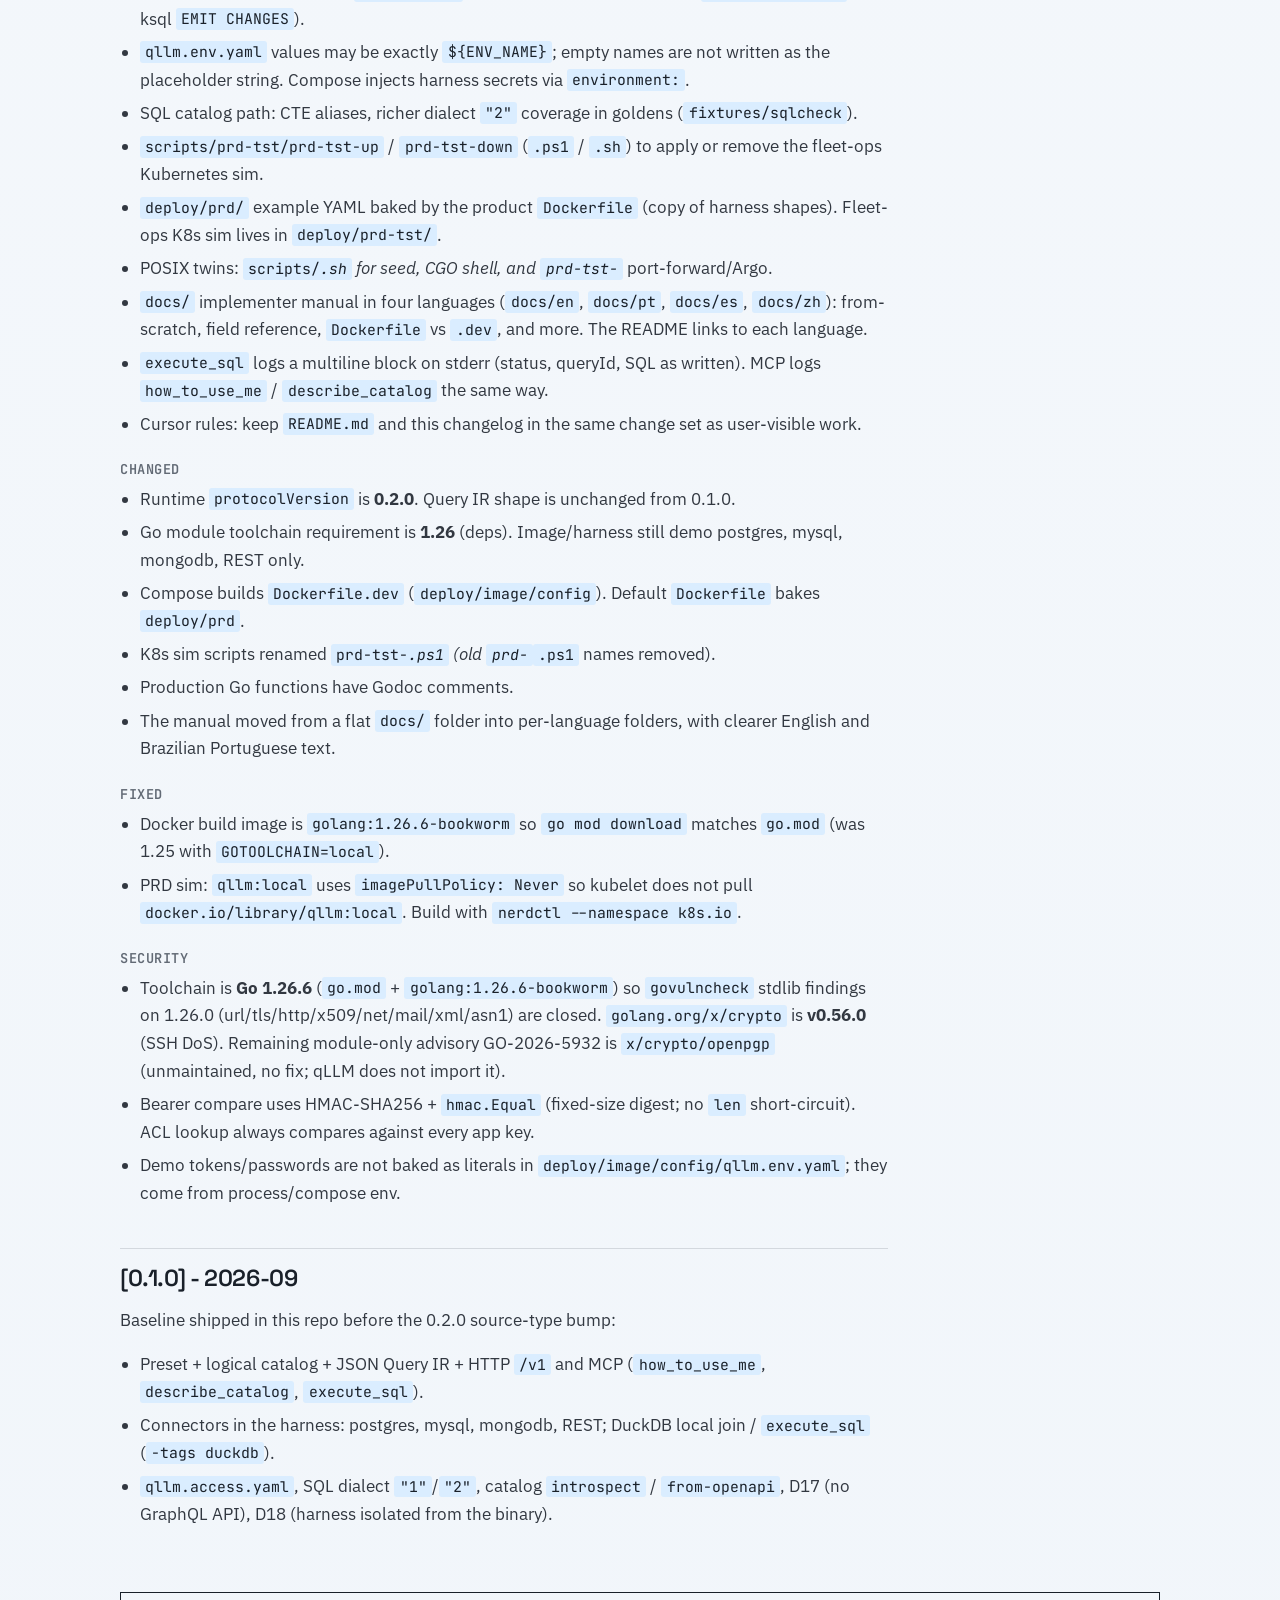
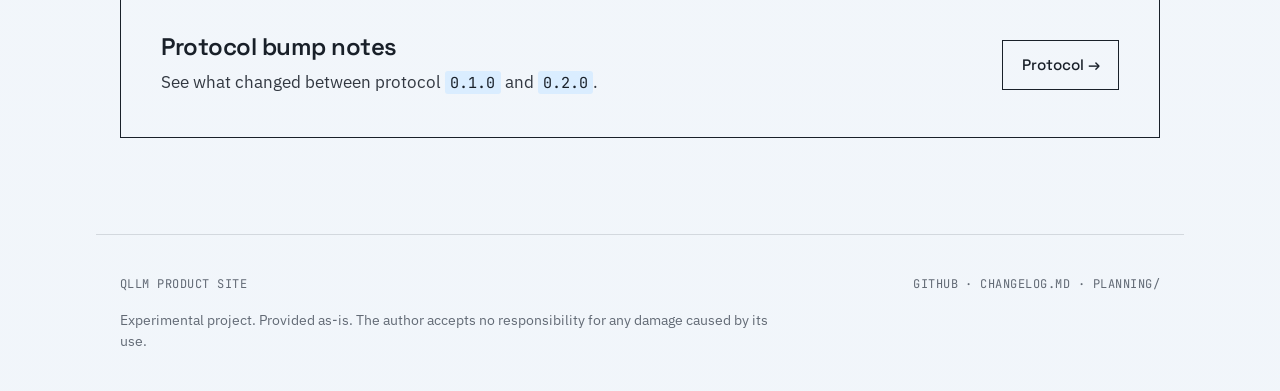
==== commit 99c4c9dc: "video fixed" ====
--- a/site/changelog.html
+++ b/site/changelog.html
@@ -57,7 +57,7 @@
 <h3 id="added">Added</h3>
 <ul>
 <li>Link to the end-to-end demo repo <a href="https://github.com/jpandrade30/SmallDemo">jpandrade30/SmallDemo</a> from the README and product site (home, Get started, Docs).</li>
-<li>Home page embeds the SmallDemo walkthrough video (<a href="https://www.youtube.com/watch?v=1rozeLOgUE0">YouTube</a>).</li>
+<li>Home page embeds the SmallDemo walkthrough video (<a href="https://www.youtube.com/watch?v=1rozeLOgUE0">YouTube</a>) before <strong>01 — What</strong>.</li>
 </ul>
 <h2 id="0-3-5-2026-10-04">[0.3.5] - 2026-10-04</h2>
 <h3 id="added">Added</h3>
--- a/site/assets/styles.css
+++ b/site/assets/styles.css
@@ -717,13 +717,28 @@
   border-bottom: 1px solid var(--color-rule);
 }
 
+.demo-block--in-stage {
+  margin: var(--space-5) 0 0;
+  padding: var(--space-4) 0 0;
+  border-top: 1px solid var(--color-rule);
+  border-bottom: none;
+  padding-bottom: 0;
+}
+
 .demo-block__head {
   max-width: 40rem;
   margin-bottom: var(--space-4);
 }
 
-.demo-block__head h2 {
+.demo-block__head h2,
+.demo-block__head h3 {
   margin: 0 0 var(--space-2);
+}
+
+.demo-block--in-stage .demo-block__head h3 {
+  font-family: var(--font-display);
+  font-size: clamp(1.25rem, 2vw, 1.6rem);
+  color: var(--color-ink);
 }
 
 .demo-block__links {
@@ -750,6 +765,28 @@
   height: 100%;
   border: 0;
   display: block;
+}
+
+.shot-frame {
+  margin: 0;
+  width: 100%;
+  background: var(--color-graphite);
+  border: 1px solid var(--color-rule);
+  overflow: hidden;
+}
+
+.shot-frame img {
+  display: block;
+  width: 100%;
+  height: auto;
+  vertical-align: middle;
+}
+
+.shot-frame .diagram-caption {
+  margin: 0;
+  padding: var(--space-2) var(--space-3);
+  background: var(--color-paper);
+  border-top: 1px solid var(--color-rule);
 }
 
 /* Configure docs layout */
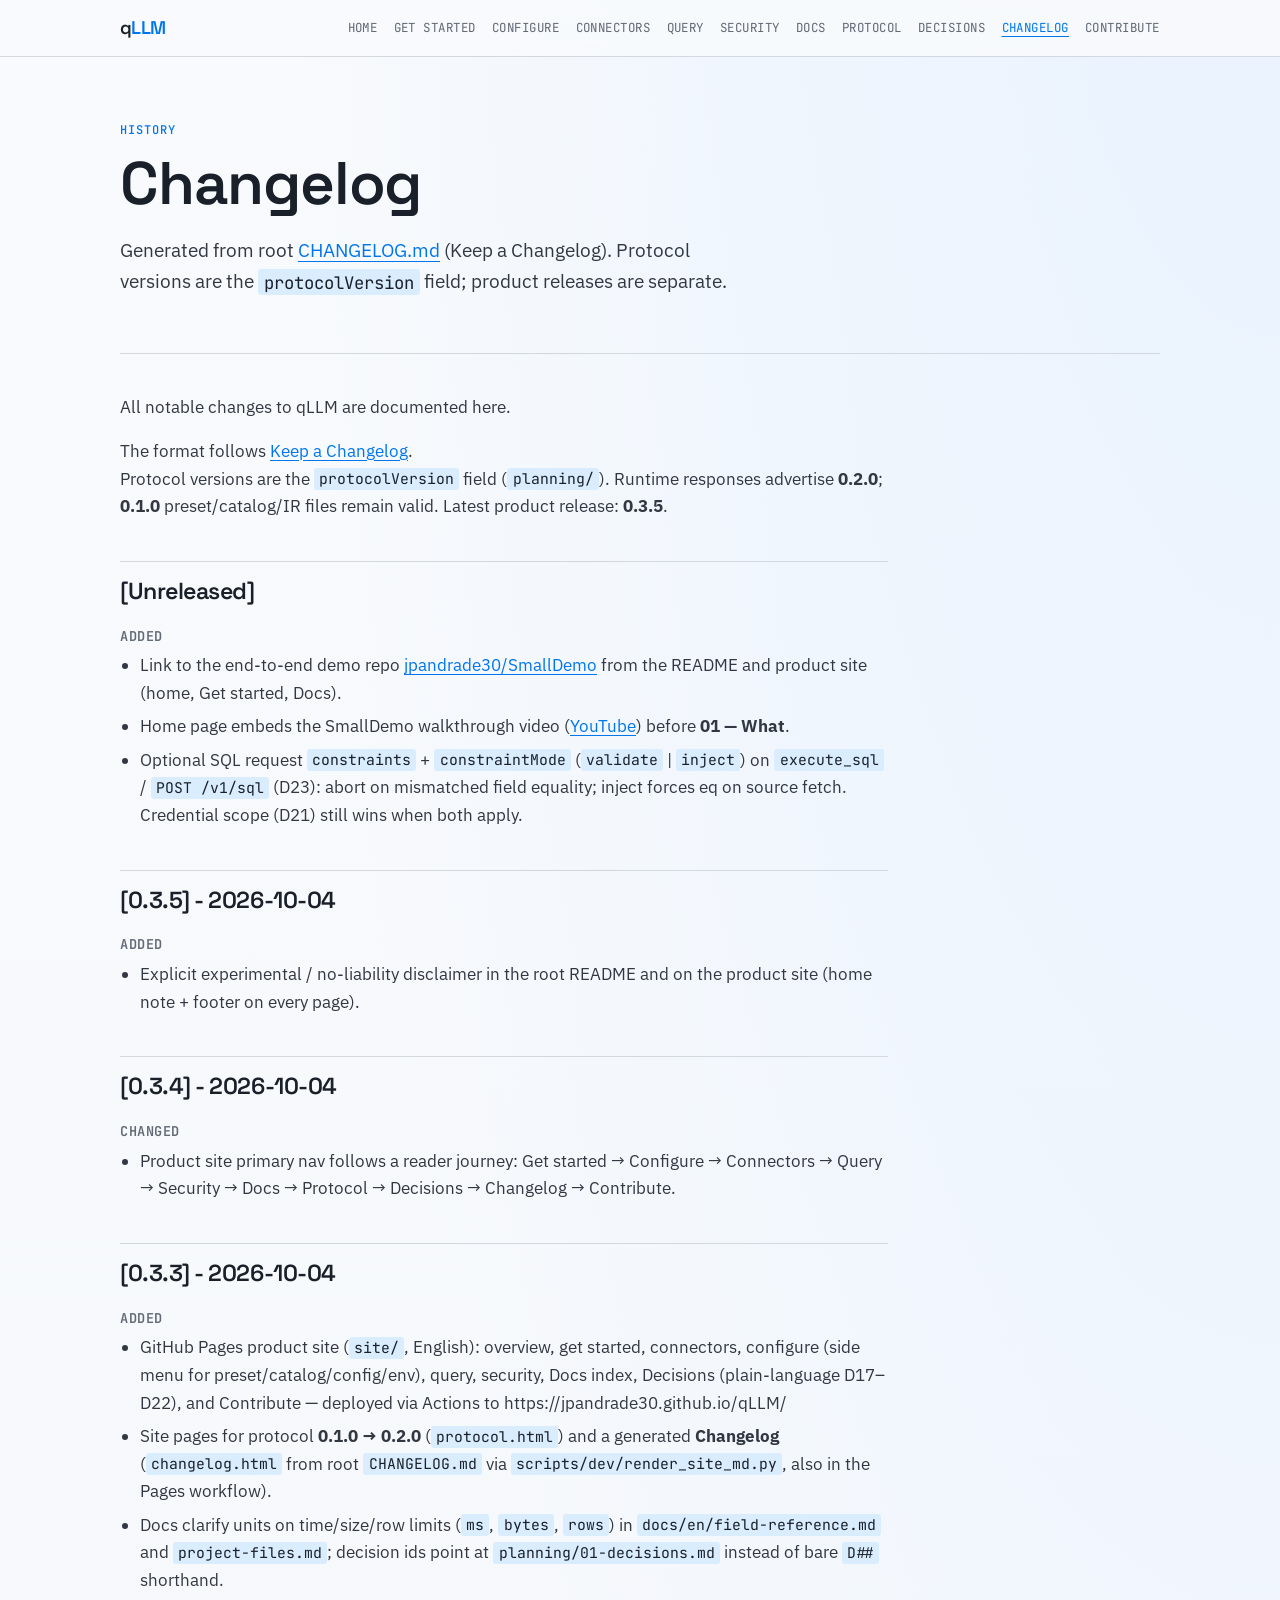
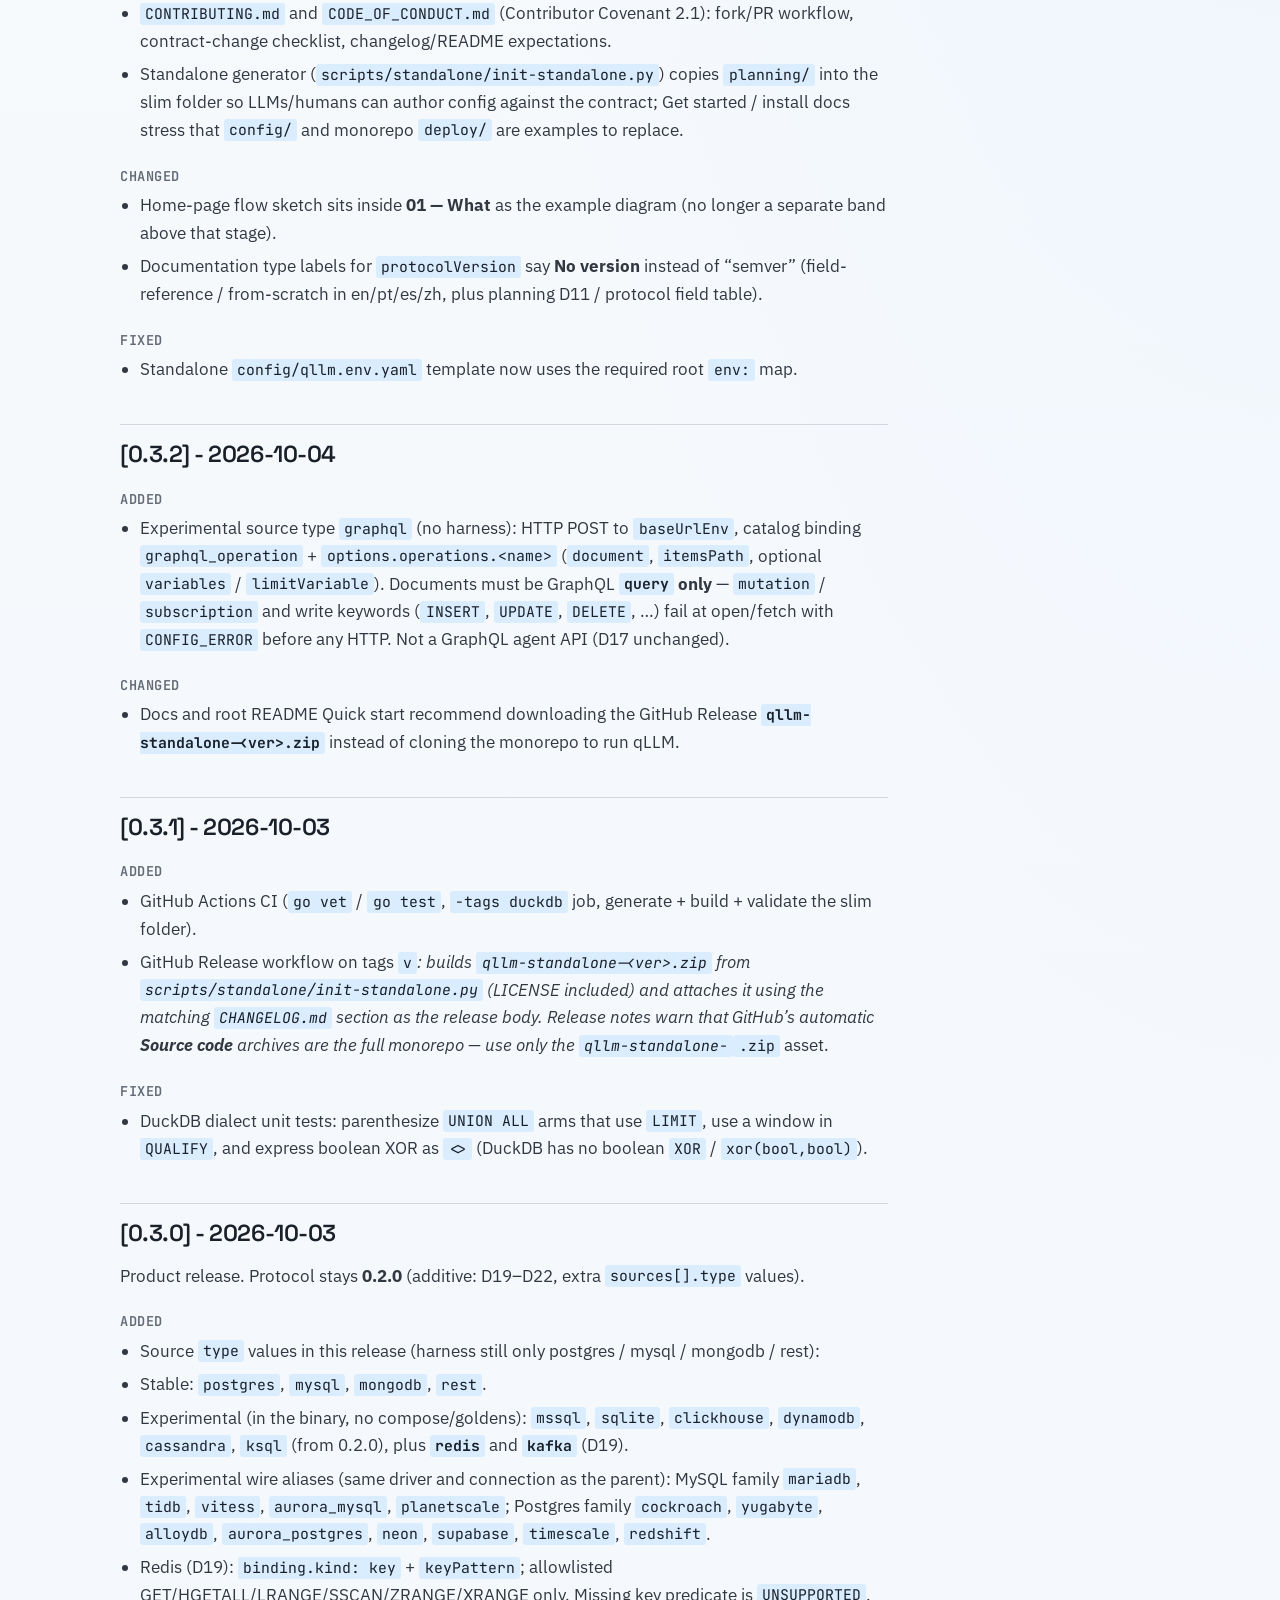
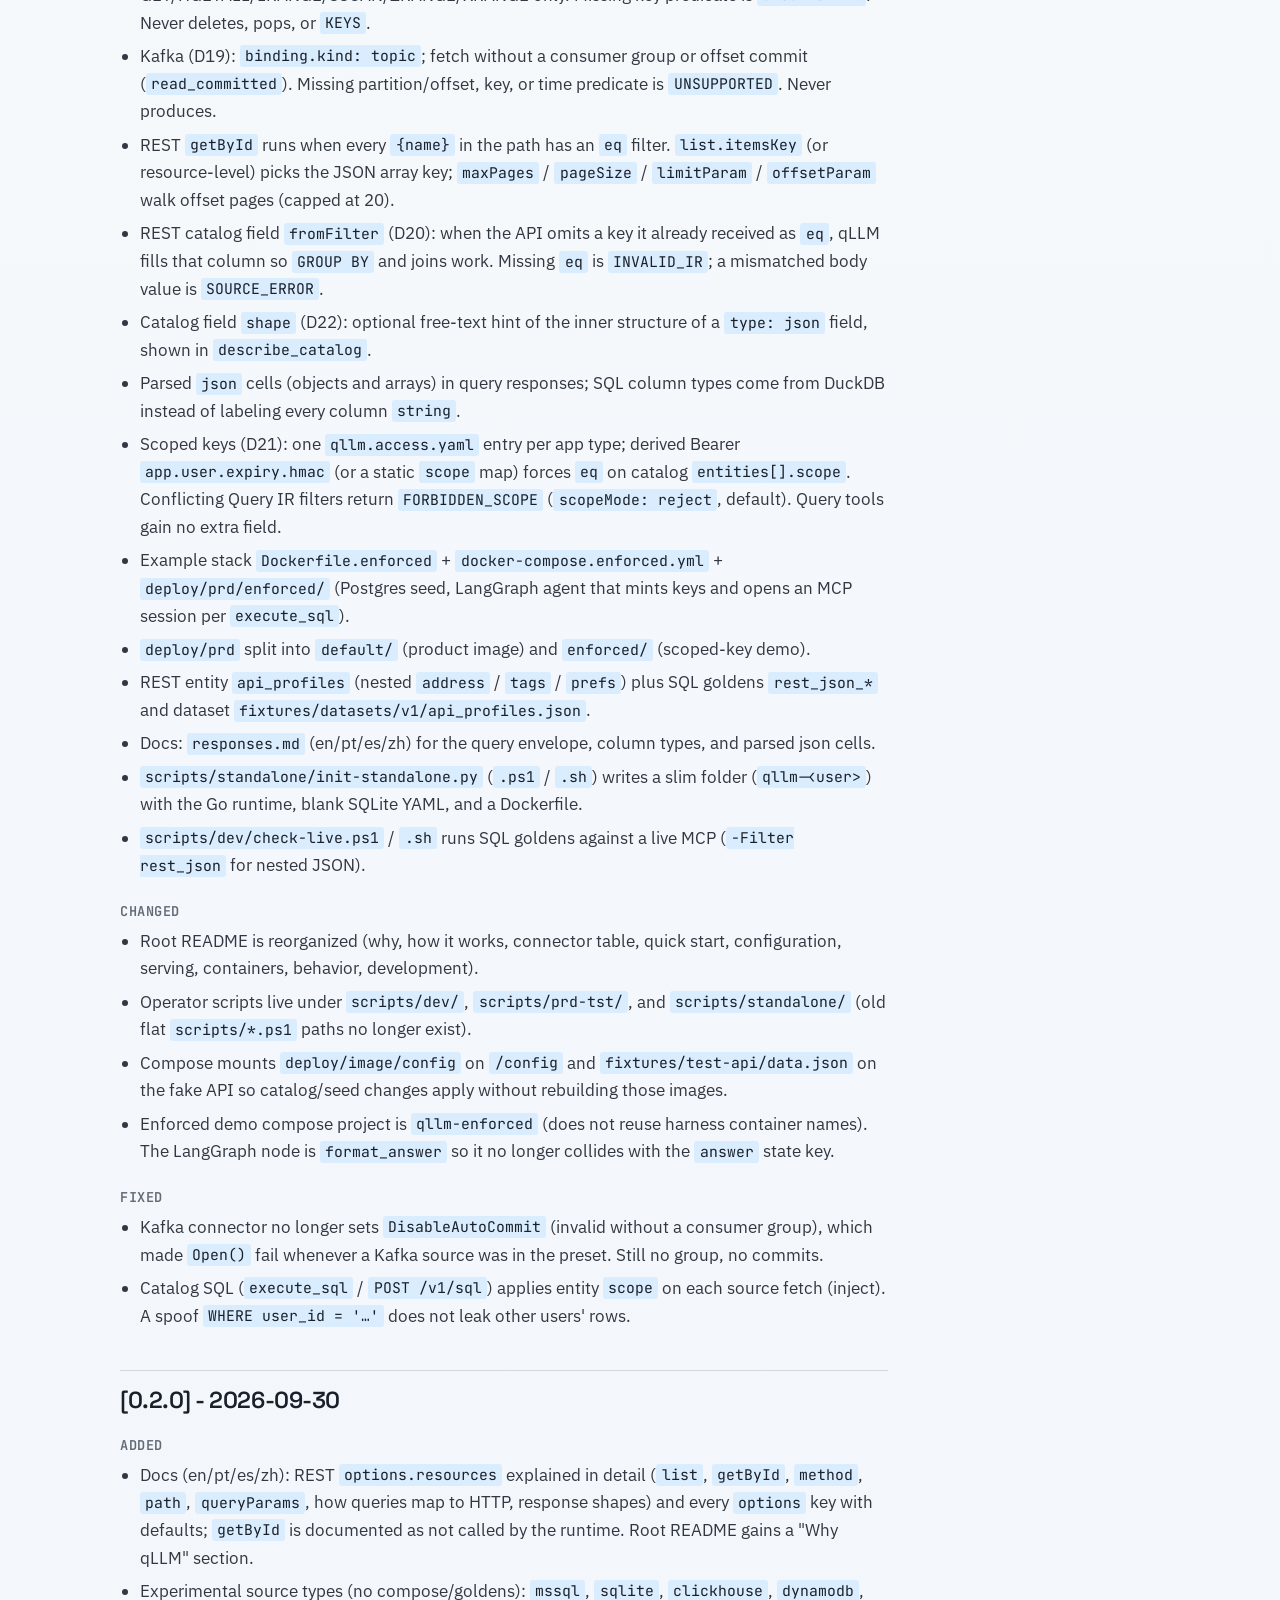
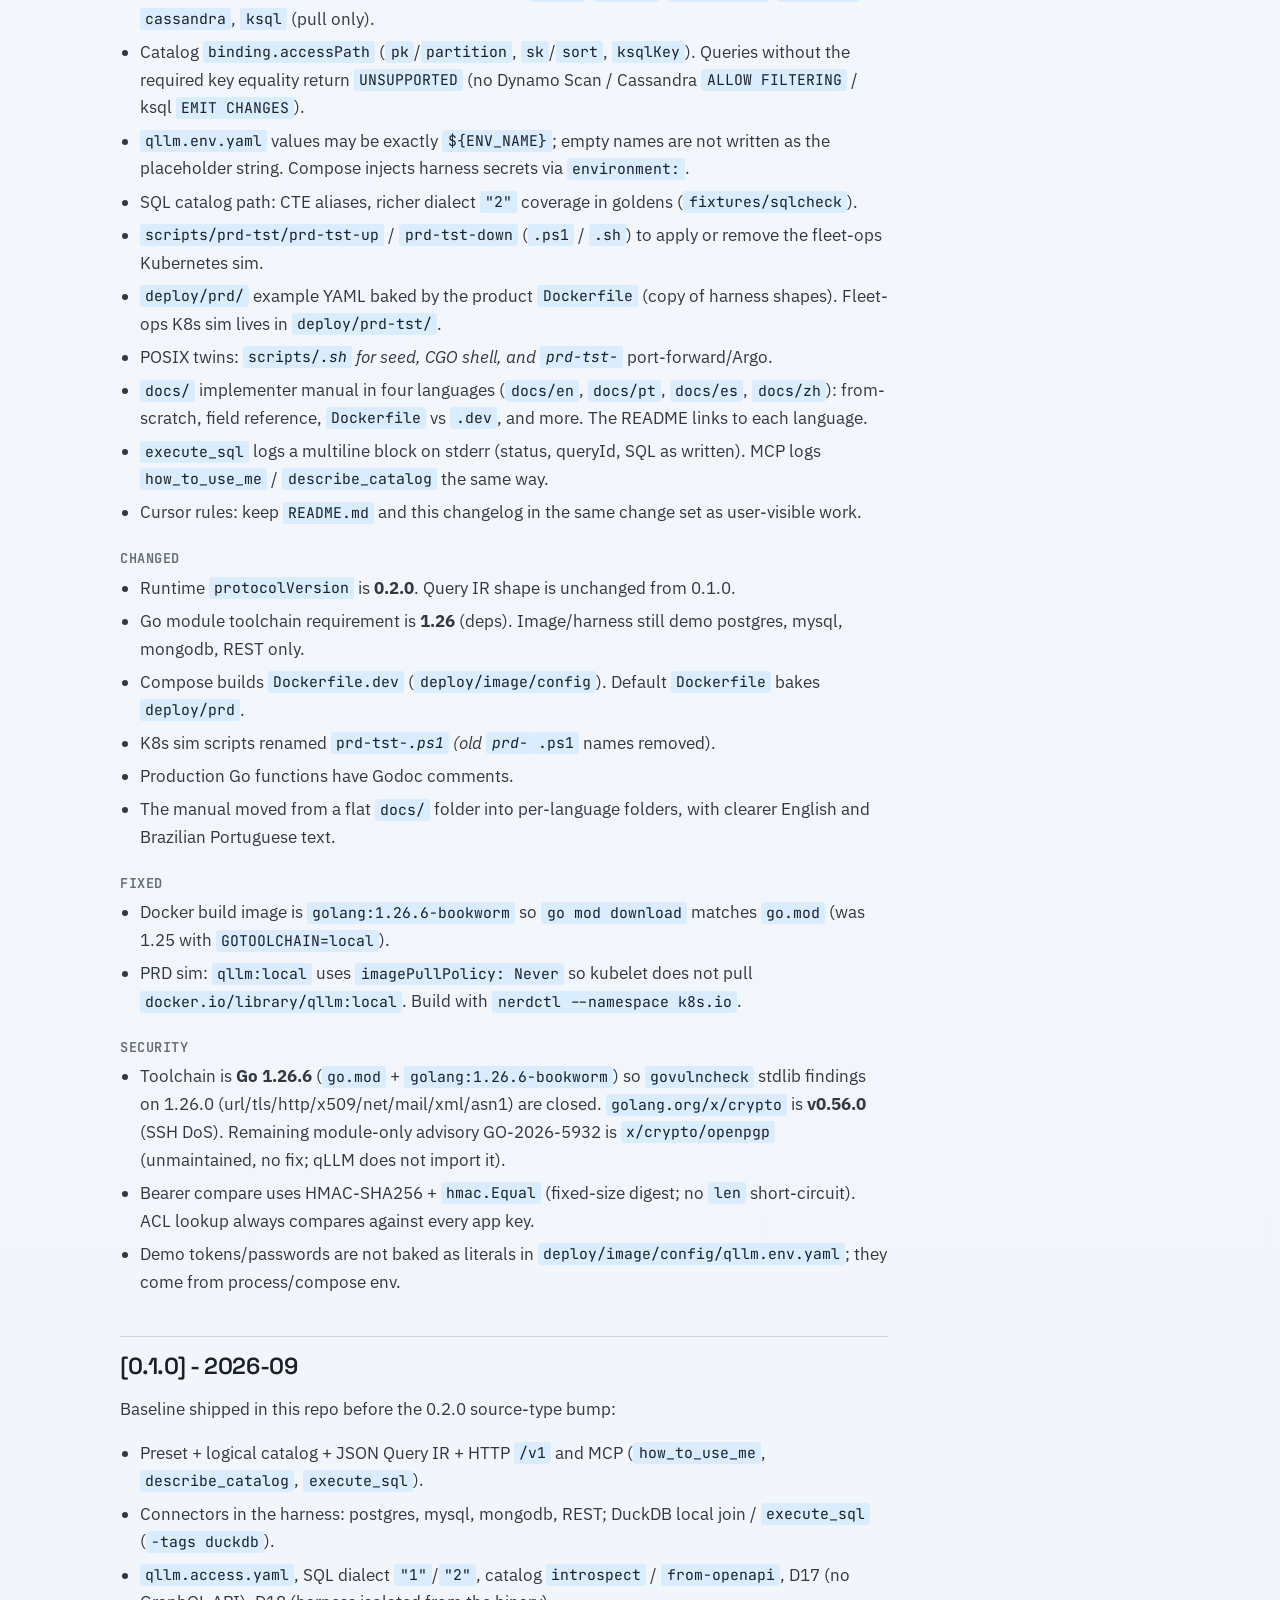
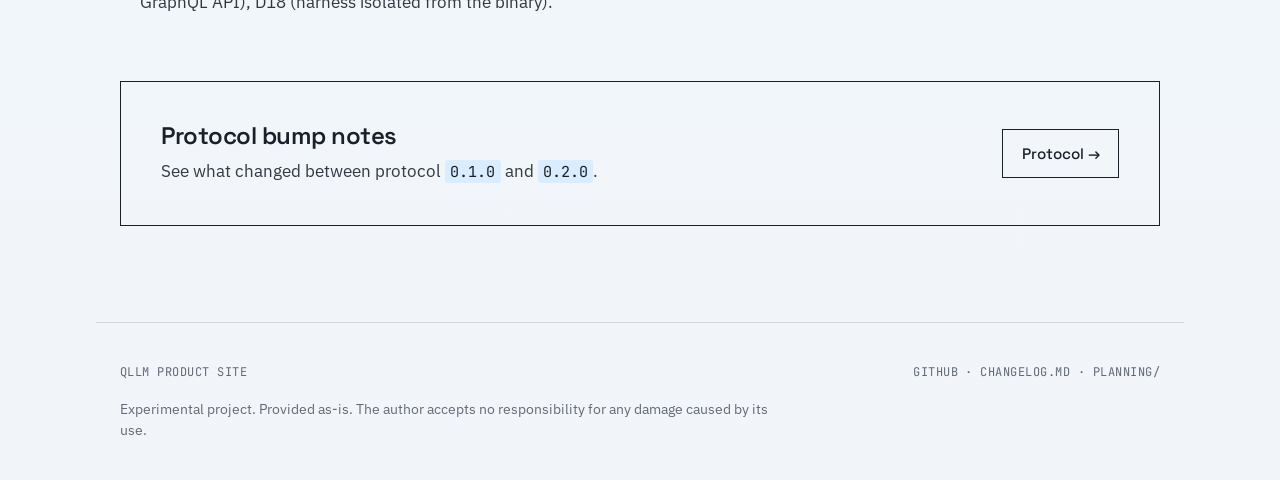
==== commit 2466e5b6: "first enforcement" ====
--- a/site/changelog.html
+++ b/site/changelog.html
@@ -58,6 +58,7 @@
 <ul>
 <li>Link to the end-to-end demo repo <a href="https://github.com/jpandrade30/SmallDemo">jpandrade30/SmallDemo</a> from the README and product site (home, Get started, Docs).</li>
 <li>Home page embeds the SmallDemo walkthrough video (<a href="https://www.youtube.com/watch?v=1rozeLOgUE0">YouTube</a>) before <strong>01 — What</strong>.</li>
+<li>Optional SQL request <code>constraints</code> + <code>constraintMode</code> (<code>validate</code> | <code>inject</code>) on <code>execute_sql</code> / <code>POST /v1/sql</code> (D23): abort on mismatched field equality; inject forces eq on source fetch. Credential scope (D21) still wins when both apply.</li>
 </ul>
 <h2 id="0-3-5-2026-10-04">[0.3.5] - 2026-10-04</h2>
 <h3 id="added">Added</h3>
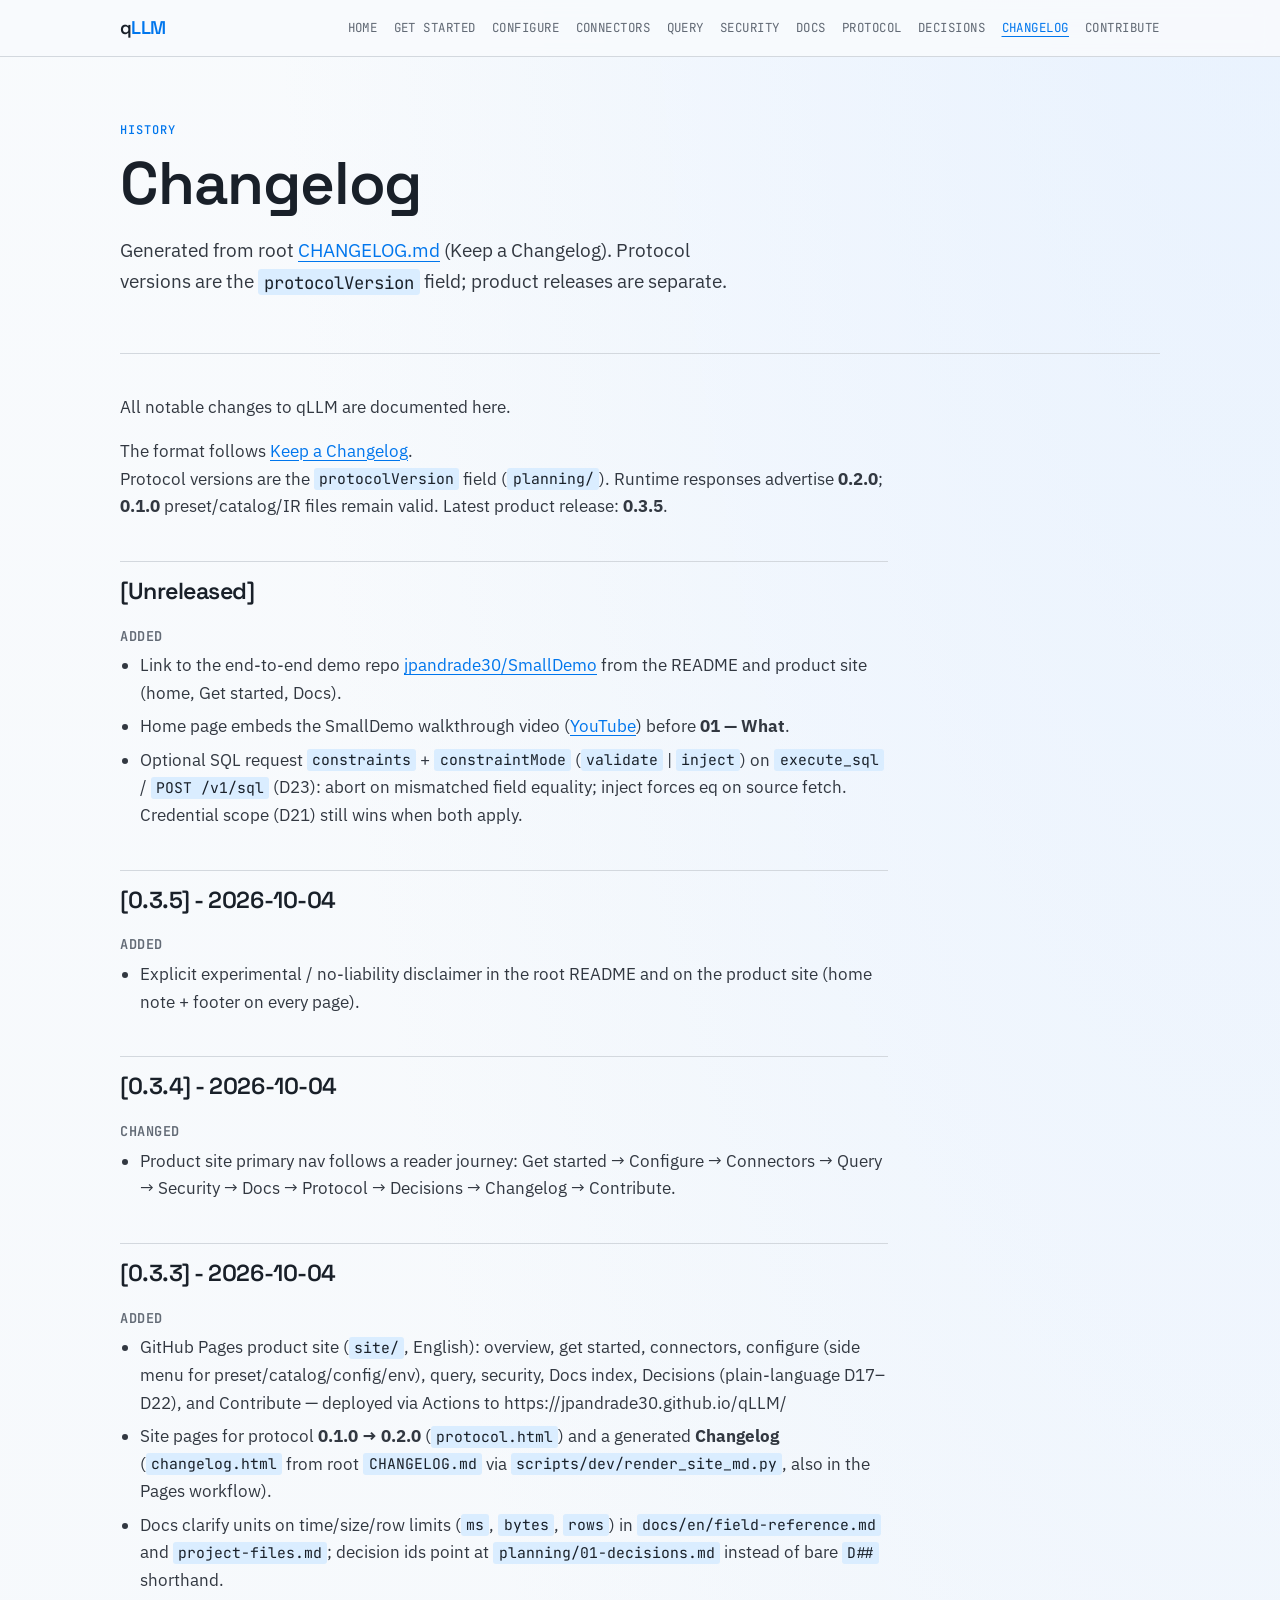
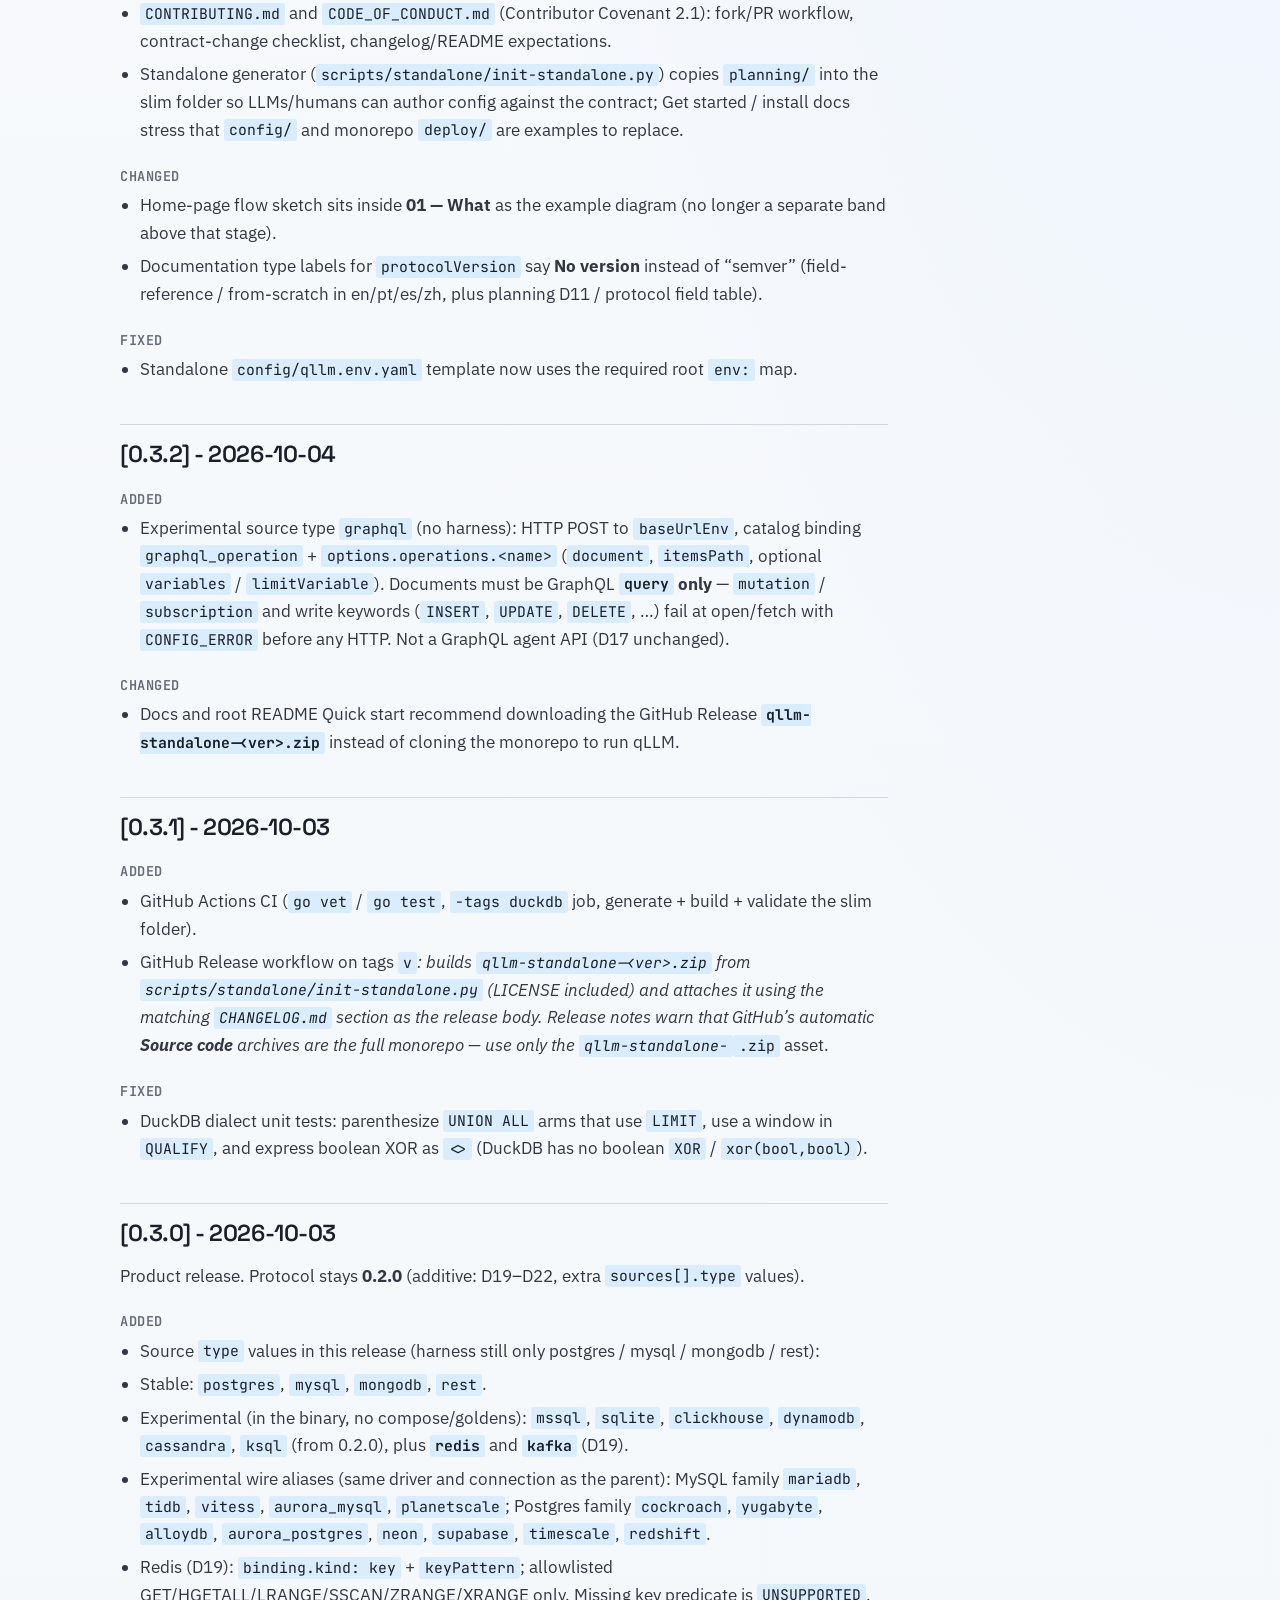
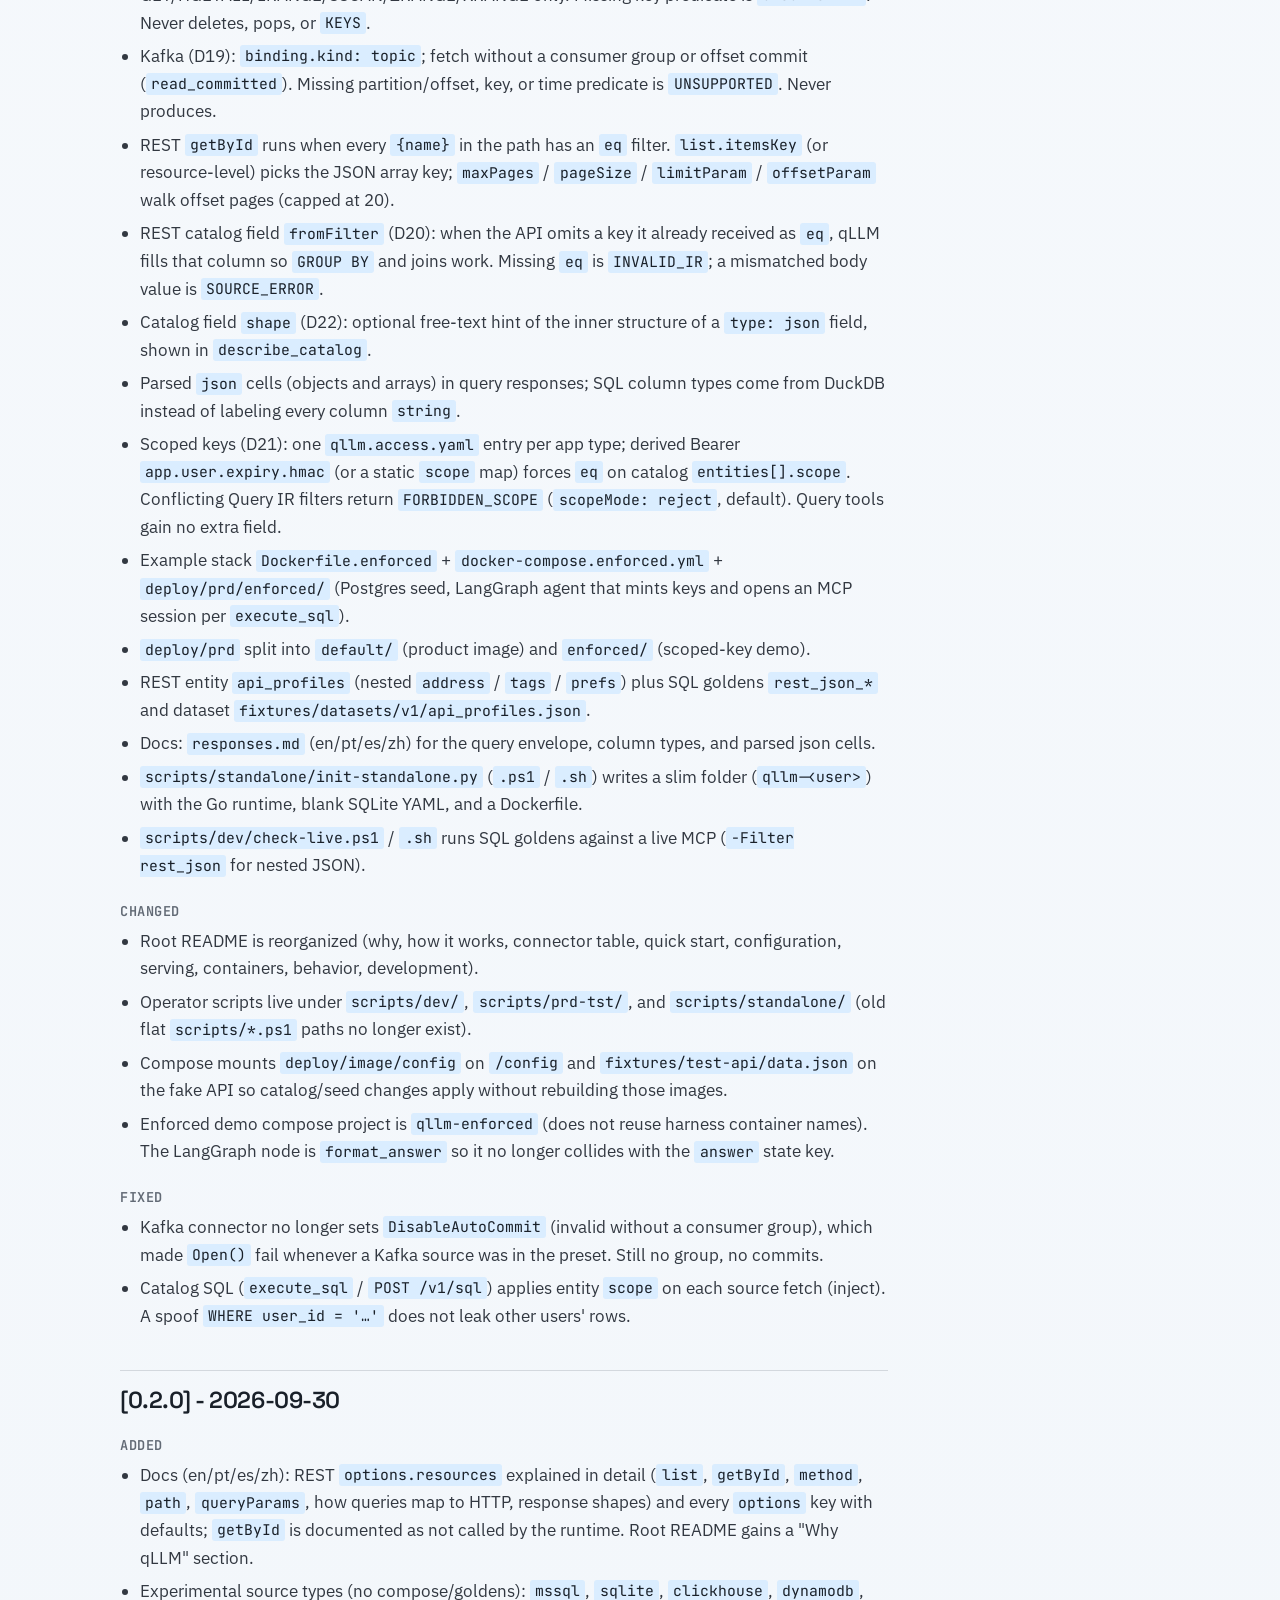
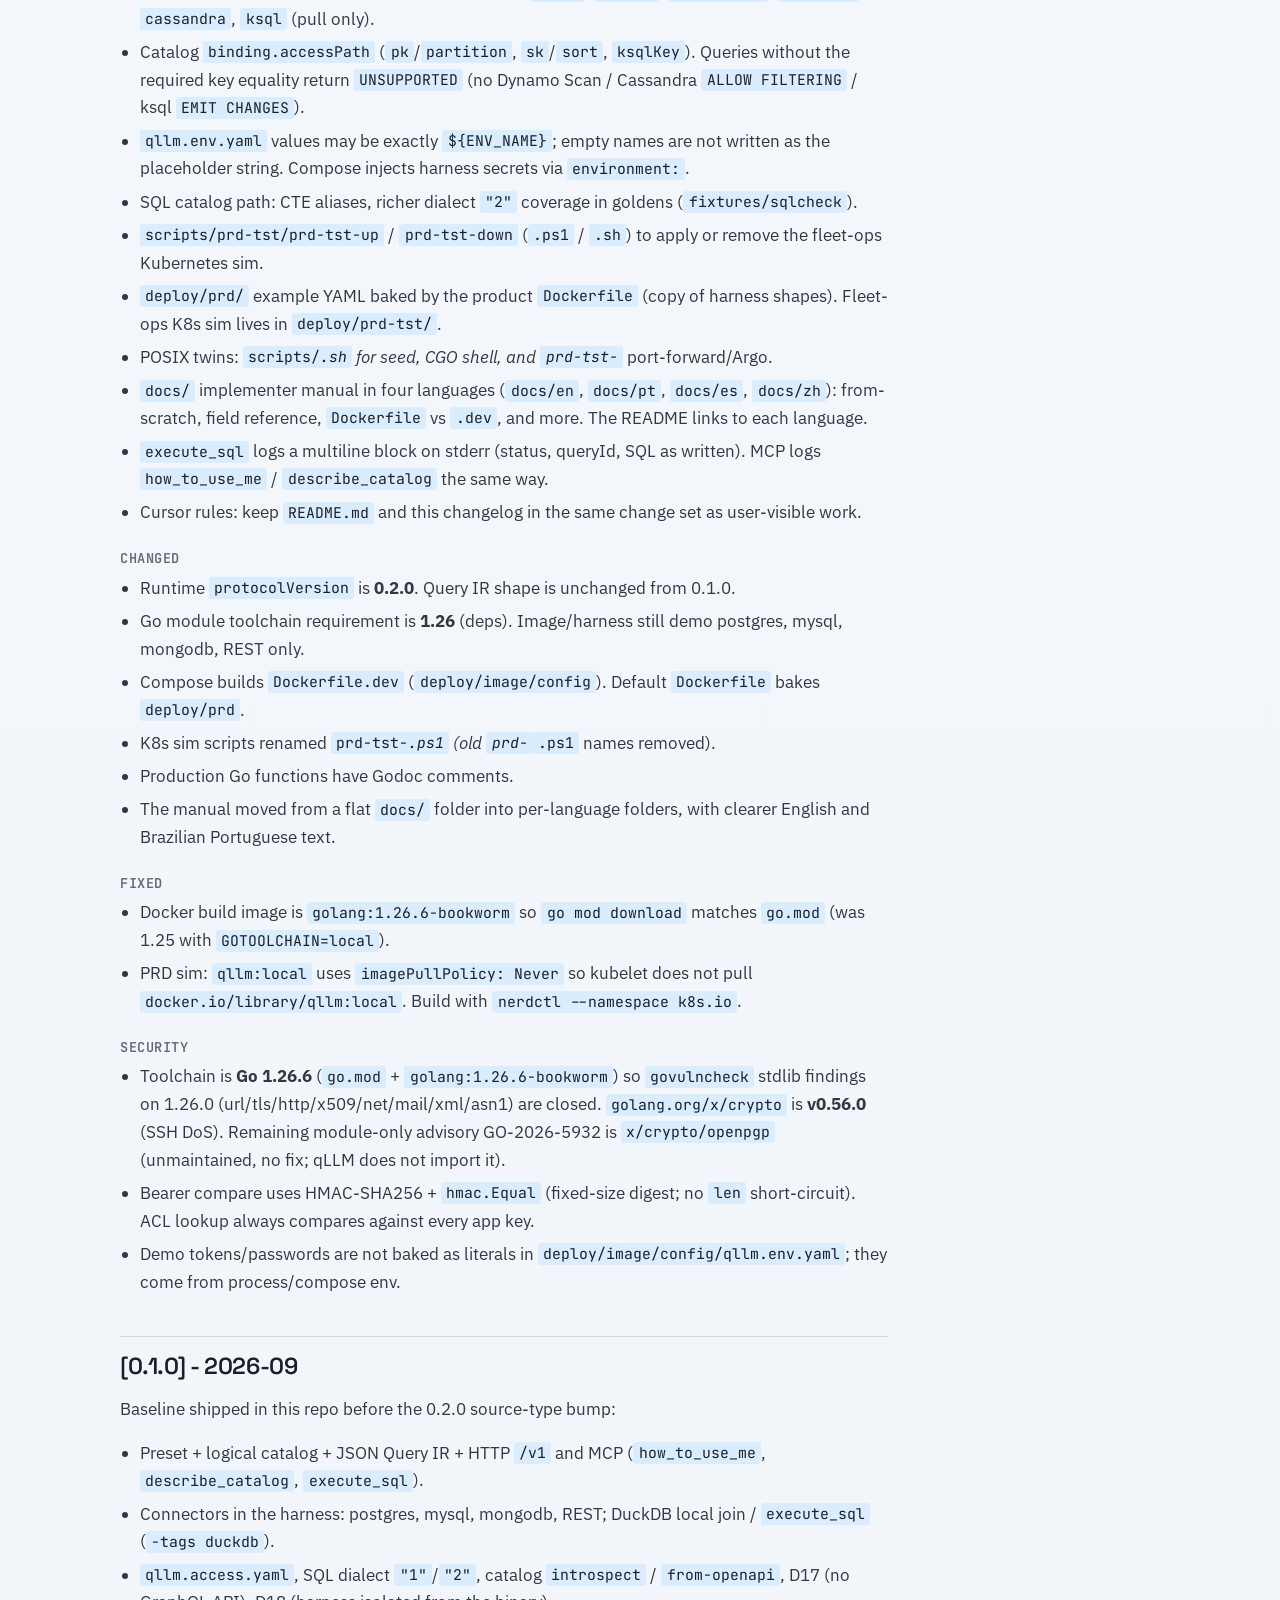
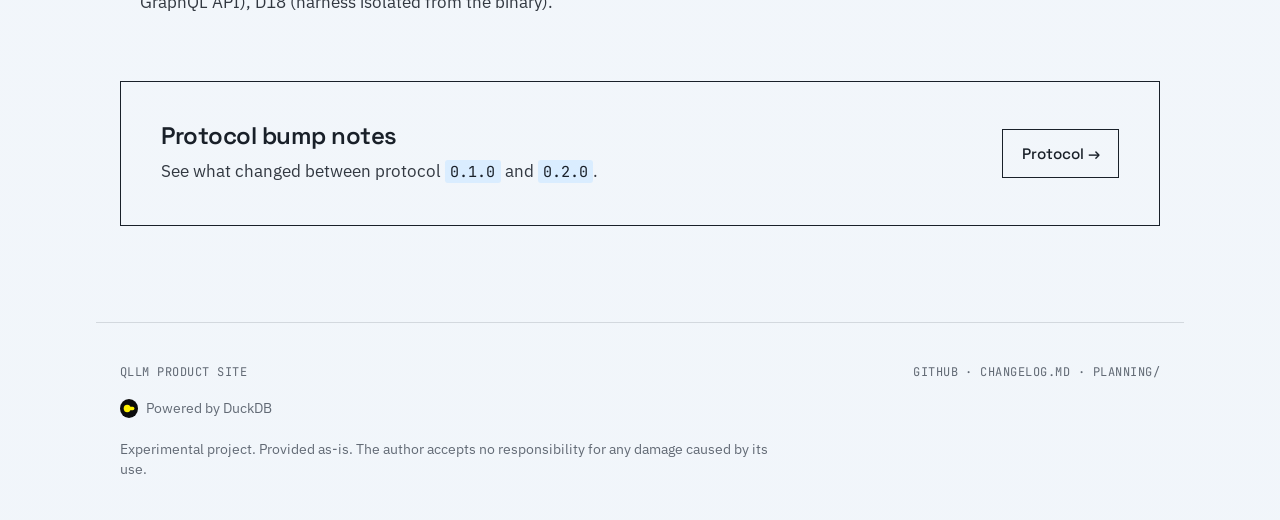
==== commit 5db007a9: "added a custom description tool generation" ====
--- a/site/changelog.html
+++ b/site/changelog.html
@@ -211,6 +211,12 @@
           <a href="https://github.com/jpandrade30/qLLM/tree/main/planning">planning/</a>
         </span>
       </div>
+      <p class="site-footer__powered">
+        <a class="powered-by-duckdb" href="https://duckdb.org/" rel="noopener noreferrer">
+          <img src="assets/duckdb.svg" width="20" height="20" alt="" />
+          Powered by DuckDB
+        </a>
+      </p>
       <p class="site-footer__disclaimer">
         Experimental project. Provided as-is. The author accepts no responsibility for any damage
         caused by its use.
--- a/site/assets/styles.css
+++ b/site/assets/styles.css
@@ -570,6 +570,34 @@
   line-height: 1.5;
 }
 
+.site-footer__powered {
+  margin: 0;
+  font-family: var(--font-body);
+  font-size: 0.85rem;
+  letter-spacing: normal;
+  text-transform: none;
+  line-height: 1.4;
+}
+
+.powered-by-duckdb {
+  display: inline-flex;
+  align-items: center;
+  gap: 0.45rem;
+  color: var(--color-muted);
+  text-decoration: none;
+}
+
+.powered-by-duckdb img {
+  display: block;
+  width: 1.15rem;
+  height: 1.15rem;
+  flex-shrink: 0;
+}
+
+.powered-by-duckdb:hover {
+  color: var(--color-accent);
+}
+
 .site-footer a {
   color: var(--color-muted);
   text-decoration: none;
